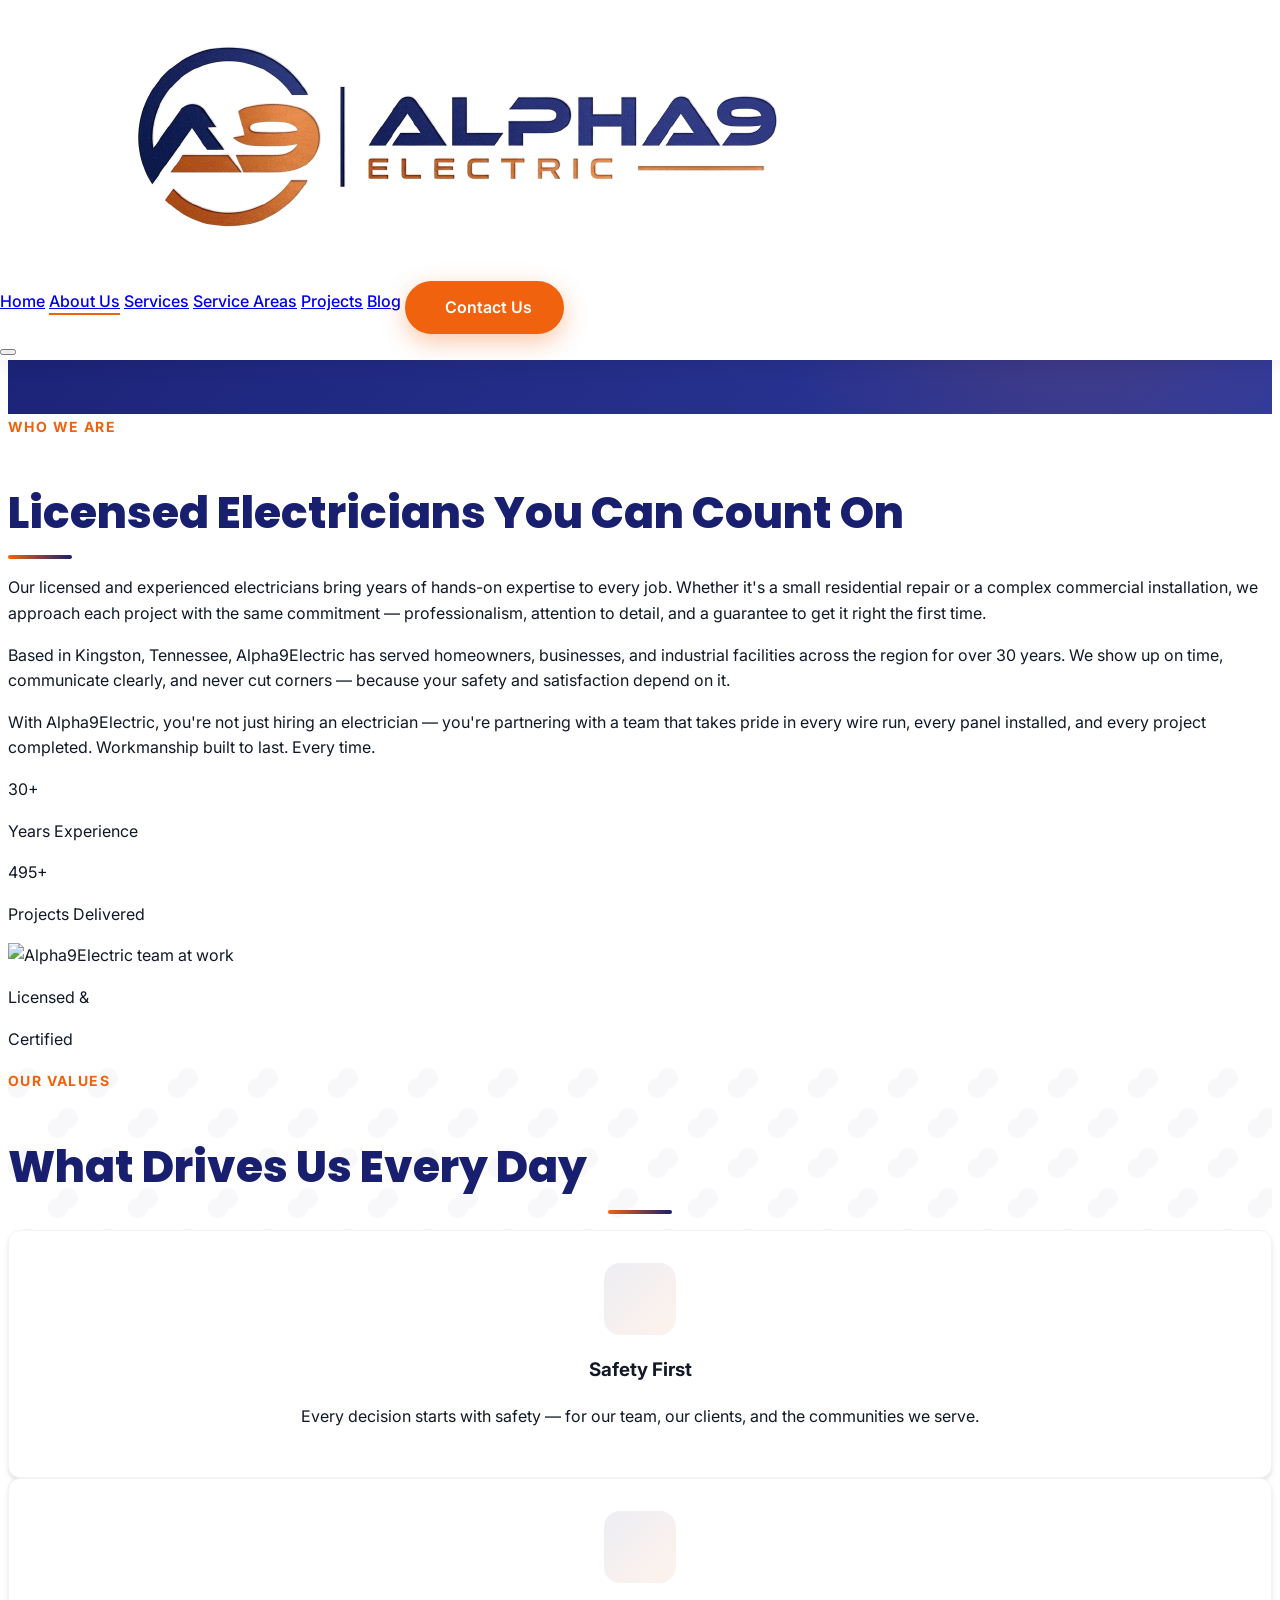
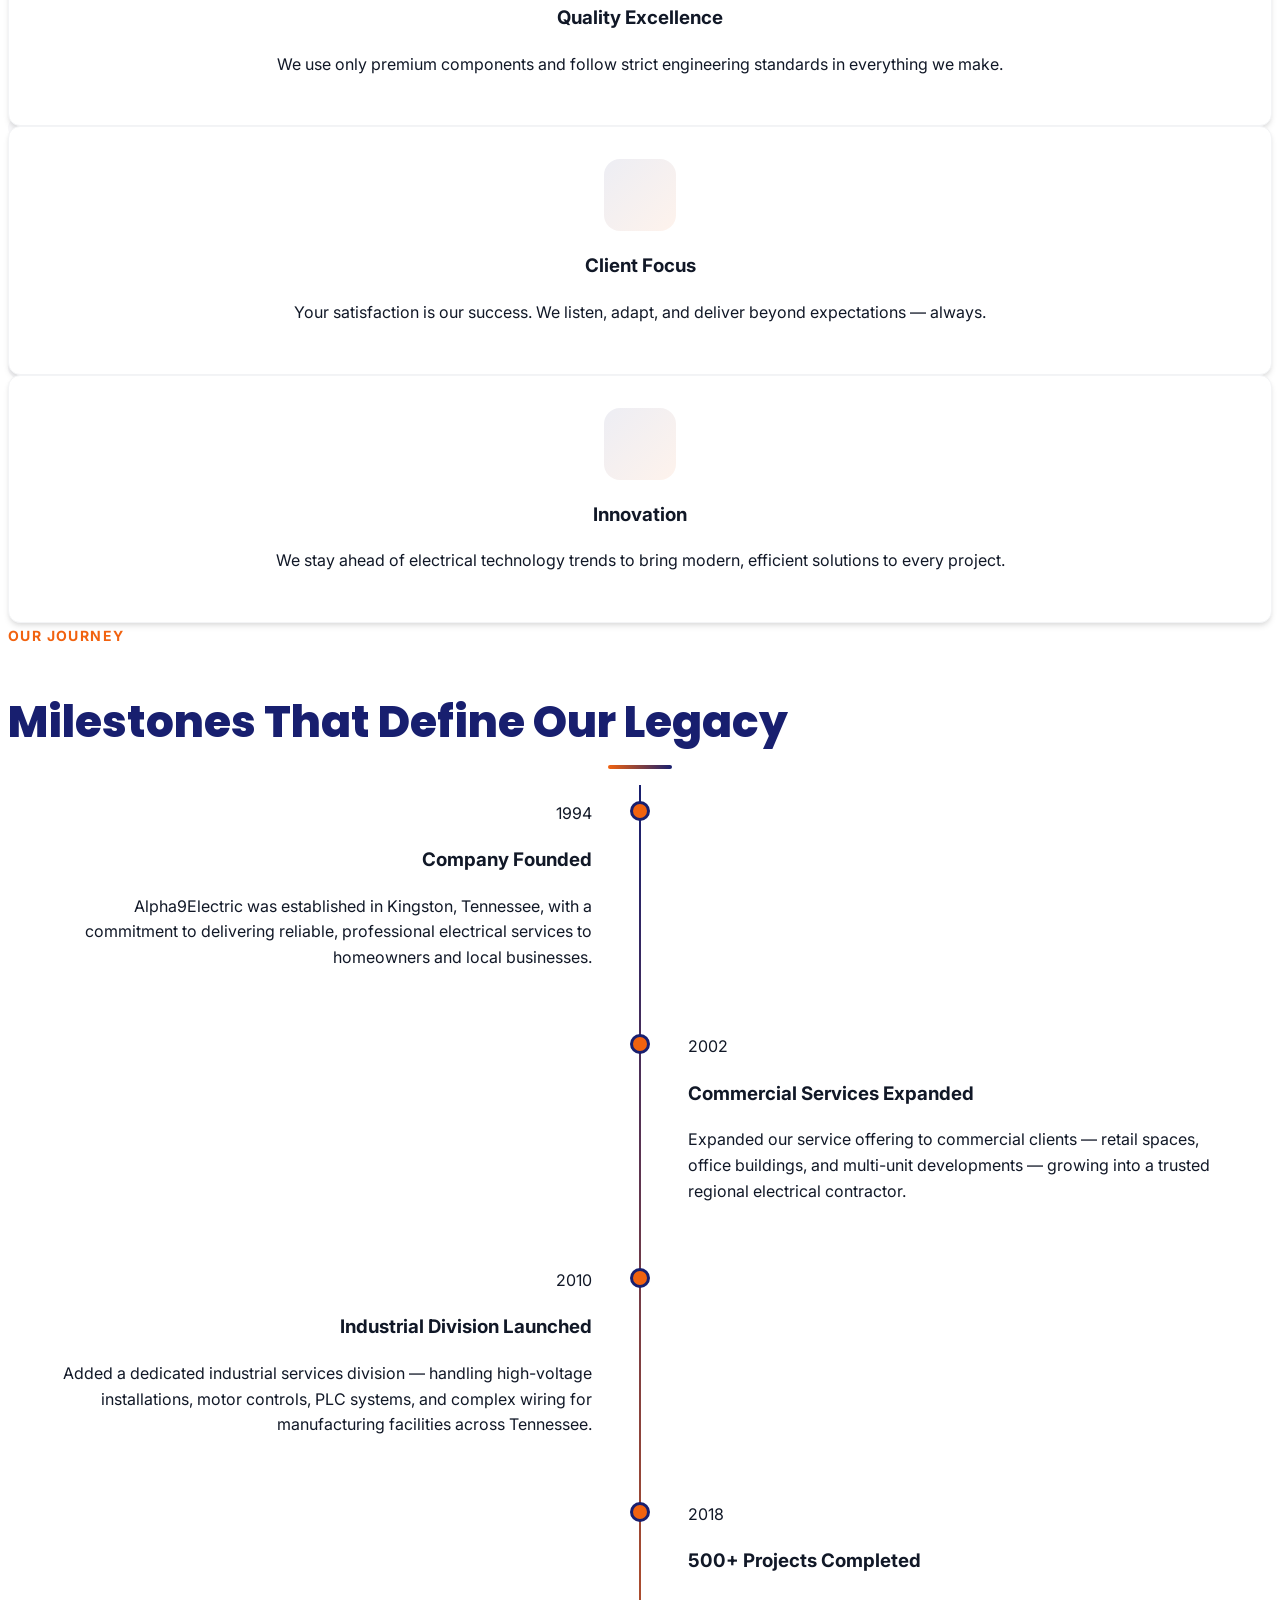
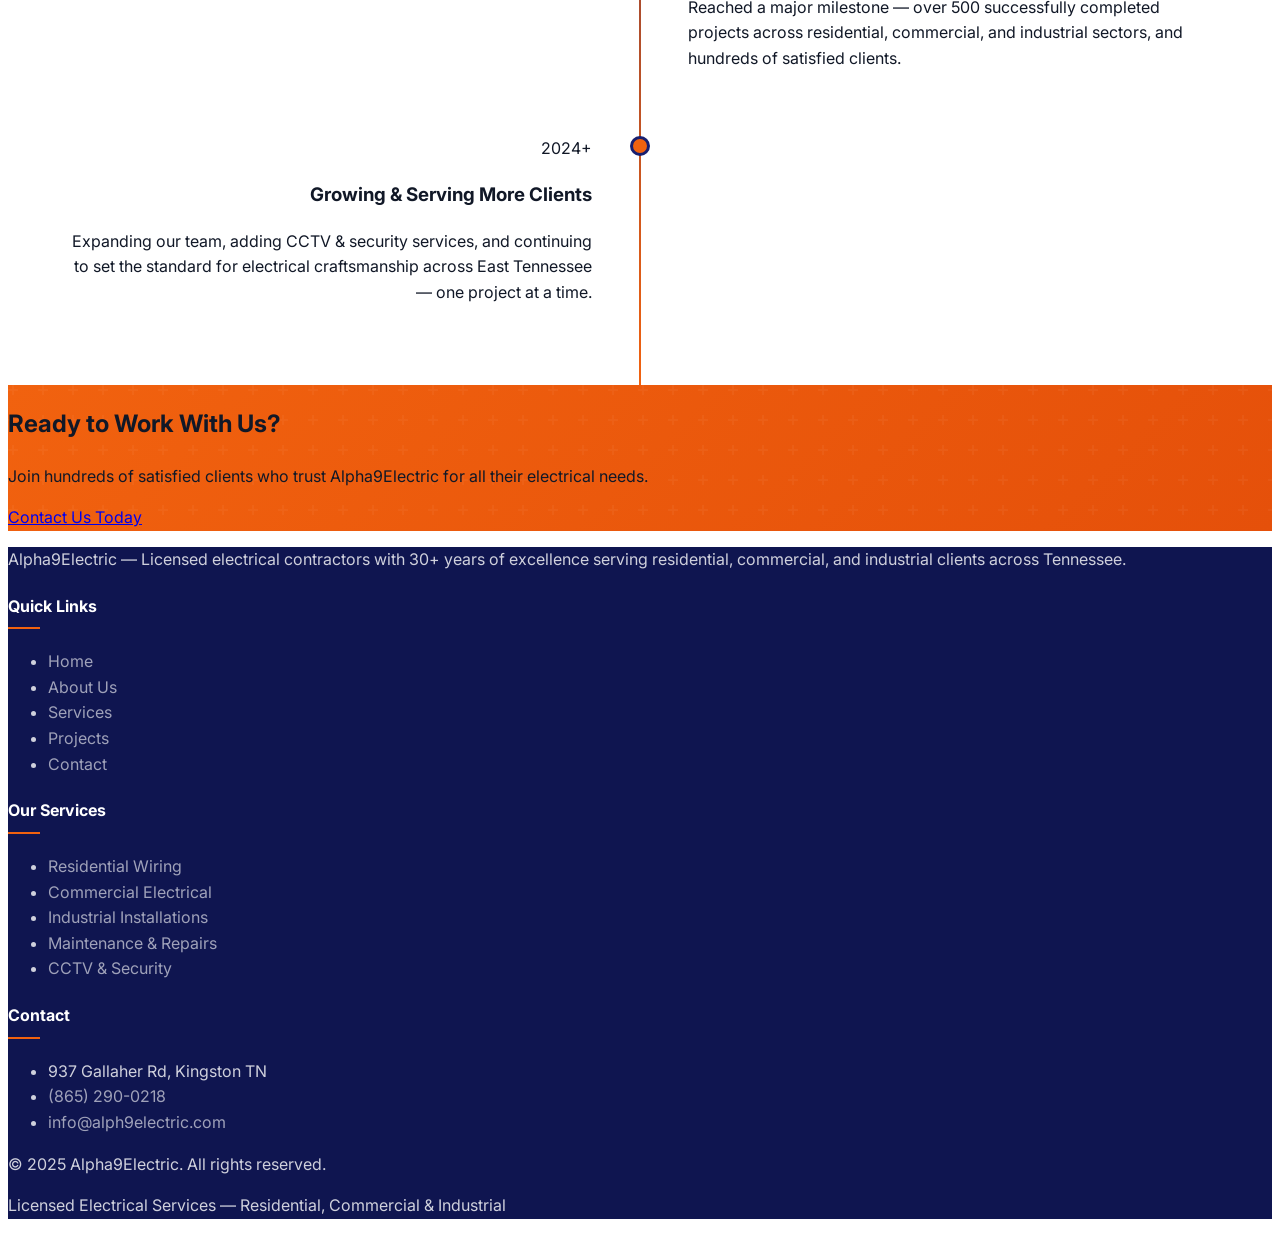
==== about.html @ 849326fe "security and SEO management" ====
<!DOCTYPE html>
<html lang="en">
<head>
  <meta charset="UTF-8" />
  <meta name="viewport" content="width=device-width, initial-scale=1.0" />
  <title>About Alpha9Electric | Licensed Electricians in Tennessee Since 1994</title>
  <meta name="description" content="Learn about Alpha9Electric — licensed electricians with 30+ years of experience delivering residential, commercial, and industrial electrical services across East Tennessee. Based in Kingston, TN." />
  <meta name="author" content="Alpha9Electric" />
  <meta name="robots" content="index, follow" />

  <!-- Canonical -->
  <link rel="canonical" href="https://alpha9electric.com/about.html" />

  <!-- Open Graph -->
  <meta property="og:type" content="website" />
  <meta property="og:site_name" content="Alpha9Electric" />
  <meta property="og:title" content="About Alpha9Electric | Licensed Electricians in Tennessee" />
  <meta property="og:description" content="30+ years of experience in residential, commercial & industrial electrical services across East Tennessee. Licensed, bonded & insured." />
  <meta property="og:url" content="https://alpha9electric.com/about.html" />
  <meta property="og:image" content="https://alpha9electric.com/images/electrician.jpg" />
  <meta property="og:image:width" content="1200" />
  <meta property="og:image:height" content="630" />
  <meta property="og:image:alt" content="Alpha9Electric electricians at work in Tennessee" />
  <meta property="og:locale" content="en_US" />

  <!-- Twitter Card -->
  <meta name="twitter:card" content="summary_large_image" />
  <meta name="twitter:title" content="About Alpha9Electric | Licensed Electricians in Tennessee" />
  <meta name="twitter:description" content="30+ years of electrical expertise across East Tennessee. Licensed, bonded & insured electricians based in Kingston, TN." />
  <meta name="twitter:image" content="https://alpha9electric.com/images/electrician.jpg" />

  <!-- JSON-LD: AboutPage + BreadcrumbList -->
  <script type="application/ld+json">
  {
    "@context": "https://schema.org",
    "@type": "AboutPage",
    "name": "About Alpha9Electric",
    "url": "https://alpha9electric.com/about.html",
    "description": "Licensed electricians with 30+ years of experience serving residential, commercial, and industrial clients across East Tennessee.",
    "breadcrumb": {
      "@type": "BreadcrumbList",
      "itemListElement": [
        {"@type": "ListItem", "position": 1, "name": "Home", "item": "https://alpha9electric.com/"},
        {"@type": "ListItem", "position": 2, "name": "About Us", "item": "https://alpha9electric.com/about.html"}
      ]
    }
  }
  </script>

  <script src="https://cdn.tailwindcss.com"></script>
  <script>
    tailwind.config = {
      theme: {
        extend: {
          colors: {
            primary: { DEFAULT: '#181f6f', dark: '#0f1550', light: '#2d3a9e' },
            accent: { DEFAULT: '#f1620f', light: '#ff7a2e', dark: '#c44d00' }
          },
          fontFamily: { sans: ['Inter', 'sans-serif'], heading: ['Poppins', 'sans-serif'] }
        }
      }
    }
  </script>
  <link rel="stylesheet" href="style.css" />
  <script src="https://unpkg.com/lucide@latest/dist/umd/lucide.min.js"></script>
</head>
<body>
<div id="scroll-progress"></div>

<!-- TOP INFO BAR -->
<div class="top-bar hidden md:block">
  <div class="max-w-7xl mx-auto px-4 flex items-center justify-between">
    <div class="flex items-center gap-6">
      <a href="tel:8652900218" class="flex items-center gap-2 hover:text-accent transition-colors"><i data-lucide="phone" class="w-3.5 h-3.5"></i>(865) 290-0218</a>
      <a href="mailto:info@alph9electric.com" class="flex items-center gap-2 hover:text-accent transition-colors"><i data-lucide="mail" class="w-3.5 h-3.5"></i>info@alph9electric.com</a>
    </div>
    <span class="flex items-center gap-1.5 text-green-400 font-medium"><i data-lucide="shield-check" class="w-3.5 h-3.5"></i>100% Satisfaction Guaranteed</span>
  </div>
</div>

<!-- NAVBAR -->
<nav id="navbar" class="py-4 scrolled" style="background:white;box-shadow:0 2px 20px rgba(0,0,0,.1);">
  <div class="max-w-7xl mx-auto px-4 flex items-center justify-between">
    <a href="index.html" class="flex items-center gap-3">
      <img src="images/logo.png" alt="Alpha9Electric Logo" class="nav-logo-img h-12 w-auto object-contain" style="filter:none" />
    </a>
    <div class="hidden lg:flex items-center gap-8">
      <a href="index.html" class="nav-link text-gray-800 text-sm font-medium">Home</a>
      <a href="about.html" class="nav-link text-gray-800 text-sm font-medium active">About Us</a>
      <a href="services.html" class="nav-link text-gray-800 text-sm font-medium">Services</a>
      <a href="service-areas.html" class="nav-link text-gray-800 text-sm font-medium">Service Areas</a>
      <a href="projects.html" class="nav-link text-gray-800 text-sm font-medium">Projects</a>
      <a href="blog.html" class="nav-link text-gray-800 text-sm font-medium">Blog</a>
      <a href="contact.html" class="btn-primary text-sm py-2.5 px-5"><i data-lucide="phone" class="w-4 h-4"></i> Contact Us</a>
    </div>
    <button id="menu-btn" class="lg:hidden text-primary p-2"><i data-lucide="menu" class="w-6 h-6"></i></button>
  </div>
</nav>
<div id="mobile-menu">
  <button id="menu-close" class="absolute top-6 right-6 text-white"><i data-lucide="x" class="w-8 h-8"></i></button>
  <a href="index.html" class="mobile-nav-link">Home</a>
  <a href="about.html" class="mobile-nav-link">About Us</a>
  <a href="services.html" class="mobile-nav-link">Services</a>
  <a href="service-areas.html" class="mobile-nav-link">Service Areas</a>
  <a href="projects.html" class="mobile-nav-link">Projects</a>
  <a href="blog.html" class="mobile-nav-link">Blog</a>
  <a href="contact.html" class="mobile-nav-link">Contact</a>
</div>

<!-- PAGE HERO -->
<section class="page-hero">
  <div class="max-w-7xl mx-auto px-4 text-center text-white relative z-10">
    <!-- <nav class="flex items-center justify-center gap-2 text-sm text-white/60 mb-6">
      <a href="index.html" class="hover:text-white transition-colors">Home</a>
      <i data-lucide="chevron-right" class="w-3.5 h-3.5"></i>
      <span class="text-white">About Us</span>
    </nav> -->
    <span class="section-eyebrow text-orange-300 fade-up">Our Story</span>
    <h1 class="font-heading font-black text-4xl lg:text-6xl text-white mt-2 mb-4 fade-up stagger-1">About Alpha9Electric</h1>
    <p class="text-white/75 text-lg max-w-2xl mx-auto fade-up stagger-2">30+ years of powering homes, businesses, and industries across Tennessee and beyond.</p>
  </div>
</section>

<!-- MISSION SECTION -->
<section class="py-24 bg-white">
  <div class="max-w-7xl mx-auto px-4">
    <div class="grid grid-cols-1 lg:grid-cols-2 gap-16 items-center">
      <div>
        <span class="section-eyebrow fade-up">Who We Are</span>
        <h2 class="section-title fade-up stagger-1">Licensed Electricians You Can Count On</h2>
        <div class="accent-divider fade-up stagger-2"></div>
        <p class="text-gray-600 leading-relaxed mt-4 mb-5 fade-up stagger-2">
          Our licensed and experienced electricians bring years of hands-on expertise to every job. Whether it's a small residential repair or a complex commercial installation, we approach each project with the same commitment — professionalism, attention to detail, and a guarantee to get it right the first time.
        </p>
        <p class="text-gray-600 leading-relaxed mb-5 fade-up stagger-3">
          Based in Kingston, Tennessee, Alpha9Electric has served homeowners, businesses, and industrial facilities across the region for over 30 years. We show up on time, communicate clearly, and never cut corners — because your safety and satisfaction depend on it.
        </p>
        <p class="text-gray-600 leading-relaxed mb-8 fade-up stagger-3">
          With Alpha9Electric, you're not just hiring an electrician — you're partnering with a team that takes pride in every wire run, every panel installed, and every project completed. Workmanship built to last. Every time.
        </p>
        <div class="grid grid-cols-2 gap-4 fade-up stagger-4">
          <div class="bg-gray-50 rounded-xl p-4 text-center border border-gray-100">
            <div class="text-3xl font-black font-heading text-primary"><span data-count="30">0</span><span class="text-accent">+</span></div>
            <p class="text-sm text-gray-500 mt-1 font-medium">Years Experience</p>
          </div>
          <div class="bg-gray-50 rounded-xl p-4 text-center border border-gray-100">
            <div class="text-3xl font-black font-heading text-primary"><span data-count="500">0</span><span class="text-accent">+</span></div>
            <p class="text-sm text-gray-500 mt-1 font-medium">Projects Delivered</p>
          </div>
        </div>
      </div>
      <div class="relative fade-in">
        <img src="https://images.unsplash.com/photo-1504328345606-18bbc8c9d7d1?w=800&q=80&auto=format&fit=crop"
             alt="Alpha9Electric team at work" class="rounded-2xl w-full h-[480px] object-cover shadow-2xl" loading="lazy" />
        <div class="absolute -bottom-6 -left-6 bg-accent rounded-2xl p-6 shadow-xl hidden md:block">
          <i data-lucide="award" class="w-8 h-8 text-white mb-2"></i>
          <p class="text-white font-bold">Licensed &</p>
          <p class="text-white font-bold">Certified</p>
        </div>
      </div>
    </div>
  </div>
</section>

<!-- VALUES -->
<section class="py-24 bg-gray-50 bg-pattern">
  <div class="max-w-7xl mx-auto px-4">
    <div class="text-center mb-16">
      <span class="section-eyebrow fade-up">Our Values</span>
      <h2 class="section-title fade-up stagger-1">What Drives Us Every Day</h2>
      <div class="accent-divider center fade-up stagger-2"></div>
    </div>
    <div class="grid grid-cols-1 md:grid-cols-2 lg:grid-cols-4 gap-8">
      <div class="card service-card fade-up stagger-1">
        <div class="icon-wrap"><i data-lucide="shield-check" class="w-7 h-7 text-primary"></i></div>
        <h3 class="text-lg font-bold text-primary mb-3">Safety First</h3>
        <p class="text-gray-600 text-sm leading-relaxed">Every decision starts with safety — for our team, our clients, and the communities we serve.</p>
      </div>
      <div class="card service-card fade-up stagger-2">
        <div class="icon-wrap"><i data-lucide="star" class="w-7 h-7 text-primary"></i></div>
        <h3 class="text-lg font-bold text-primary mb-3">Quality Excellence</h3>
        <p class="text-gray-600 text-sm leading-relaxed">We use only premium components and follow strict engineering standards in everything we make.</p>
      </div>
      <div class="card service-card fade-up stagger-3">
        <div class="icon-wrap"><i data-lucide="users" class="w-7 h-7 text-primary"></i></div>
        <h3 class="text-lg font-bold text-primary mb-3">Client Focus</h3>
        <p class="text-gray-600 text-sm leading-relaxed">Your satisfaction is our success. We listen, adapt, and deliver beyond expectations — always.</p>
      </div>
      <div class="card service-card fade-up stagger-4">
        <div class="icon-wrap"><i data-lucide="lightbulb" class="w-7 h-7 text-primary"></i></div>
        <h3 class="text-lg font-bold text-primary mb-3">Innovation</h3>
        <p class="text-gray-600 text-sm leading-relaxed">We stay ahead of electrical technology trends to bring modern, efficient solutions to every project.</p>
      </div>
    </div>
  </div>
</section>

<!-- TIMELINE -->
<section class="py-24 bg-white overflow-hidden">
  <div class="max-w-7xl mx-auto px-4">
    <div class="text-center mb-16">
      <span class="section-eyebrow fade-up">Our Journey</span>
      <h2 class="section-title fade-up stagger-1">Milestones That Define Our Legacy</h2>
      <div class="accent-divider center fade-up stagger-2"></div>
    </div>
    <div class="timeline max-w-4xl mx-auto">
      <div class="timeline-item left fade-up stagger-1">
        <div class="timeline-dot"></div>
        <div class="bg-gray-50 rounded-xl p-6 border border-gray-100 shadow-sm">
          <span class="text-accent font-black text-2xl font-heading block mb-2">1994</span>
          <h3 class="font-bold text-primary text-lg mb-2">Company Founded</h3>
          <p class="text-gray-600 text-sm">Alpha9Electric was established in Kingston, Tennessee, with a commitment to delivering reliable, professional electrical services to homeowners and local businesses.</p>
        </div>
      </div>
      <div class="timeline-item right fade-up stagger-2">
        <div class="timeline-dot"></div>
        <div class="bg-gray-50 rounded-xl p-6 border border-gray-100 shadow-sm">
          <span class="text-accent font-black text-2xl font-heading block mb-2">2002</span>
          <h3 class="font-bold text-primary text-lg mb-2">Commercial Services Expanded</h3>
          <p class="text-gray-600 text-sm">Expanded our service offering to commercial clients — retail spaces, office buildings, and multi-unit developments — growing into a trusted regional electrical contractor.</p>
        </div>
      </div>
      <div class="timeline-item left fade-up stagger-3">
        <div class="timeline-dot"></div>
        <div class="bg-gray-50 rounded-xl p-6 border border-gray-100 shadow-sm">
          <span class="text-accent font-black text-2xl font-heading block mb-2">2010</span>
          <h3 class="font-bold text-primary text-lg mb-2">Industrial Division Launched</h3>
          <p class="text-gray-600 text-sm">Added a dedicated industrial services division — handling high-voltage installations, motor controls, PLC systems, and complex wiring for manufacturing facilities across Tennessee.</p>
        </div>
      </div>
      <div class="timeline-item right fade-up stagger-4">
        <div class="timeline-dot"></div>
        <div class="bg-gray-50 rounded-xl p-6 border border-gray-100 shadow-sm">
          <span class="text-accent font-black text-2xl font-heading block mb-2">2018</span>
          <h3 class="font-bold text-primary text-lg mb-2">500+ Projects Completed</h3>
          <p class="text-gray-600 text-sm">Reached a major milestone — over 500 successfully completed projects across residential, commercial, and industrial sectors, and hundreds of satisfied clients.</p>
        </div>
      </div>
      <div class="timeline-item left fade-up stagger-5">
        <div class="timeline-dot"></div>
        <div class="bg-gray-50 rounded-xl p-6 border border-gray-100 shadow-sm">
          <span class="text-accent font-black text-2xl font-heading block mb-2">2024+</span>
          <h3 class="font-bold text-primary text-lg mb-2">Growing & Serving More Clients</h3>
          <p class="text-gray-600 text-sm">Expanding our team, adding CCTV & security services, and continuing to set the standard for electrical craftsmanship across East Tennessee — one project at a time.</p>
        </div>
      </div>
    </div>
  </div>
</section>

<!-- CTA -->
<section class="orange-banner py-20 text-white">
  <div class="max-w-4xl mx-auto px-4 text-center relative z-10">
    <h2 class="font-heading font-black text-4xl mb-5 fade-up">Ready to Work With Us?</h2>
    <p class="text-white/85 text-lg mb-8 fade-up stagger-1">Join hundreds of satisfied clients who trust Alpha9Electric for all their electrical needs.</p>
    <a href="contact.html" class="inline-flex items-center gap-2 bg-white text-accent font-bold px-8 py-4 rounded-full hover:-translate-y-1 transition-all duration-300 shadow-lg fade-up stagger-2">
      <i data-lucide="send" class="w-5 h-5"></i> Contact Us Today
    </a>
  </div>
</section>

<!-- FOOTER -->
<footer class="footer pt-16 pb-8">
  <div class="max-w-7xl mx-auto px-4">
    <div class="grid grid-cols-1 md:grid-cols-2 lg:grid-cols-4 gap-12 mb-12">
      <div class="lg:col-span-1">
        <!-- <img src="images/logo.png" alt="Alpha9Electric Logo" class="h-12 footer-logo mb-5 object-contain" /> -->
        <p class="text-white/60 text-sm leading-relaxed mb-6">Alpha9Electric — Licensed electrical contractors with 30+ years of excellence serving residential, commercial, and industrial clients across Tennessee.</p>
      </div>
      <div>
        <h4 class="footer-heading">Quick Links</h4>
        <ul class="space-y-2.5">
          <li><a href="index.html" class="footer-link text-sm flex items-center gap-1.5"><i data-lucide="chevron-right" class="w-3.5 h-3.5 text-accent"></i>Home</a></li>
          <li><a href="about.html" class="footer-link text-sm flex items-center gap-1.5"><i data-lucide="chevron-right" class="w-3.5 h-3.5 text-accent"></i>About Us</a></li>
          <li><a href="services.html" class="footer-link text-sm flex items-center gap-1.5"><i data-lucide="chevron-right" class="w-3.5 h-3.5 text-accent"></i>Services</a></li>
          <li><a href="projects.html" class="footer-link text-sm flex items-center gap-1.5"><i data-lucide="chevron-right" class="w-3.5 h-3.5 text-accent"></i>Projects</a></li>
          <li><a href="contact.html" class="footer-link text-sm flex items-center gap-1.5"><i data-lucide="chevron-right" class="w-3.5 h-3.5 text-accent"></i>Contact</a></li>
        </ul>
      </div>
      <div>
        <h4 class="footer-heading">Our Services</h4>
        <ul class="space-y-2.5">
          <li><a href="services.html" class="footer-link text-sm flex items-center gap-1.5"><i data-lucide="chevron-right" class="w-3.5 h-3.5 text-accent"></i>Residential Wiring</a></li>
          <li><a href="services.html" class="footer-link text-sm flex items-center gap-1.5"><i data-lucide="chevron-right" class="w-3.5 h-3.5 text-accent"></i>Commercial Electrical</a></li>
          <li><a href="services.html" class="footer-link text-sm flex items-center gap-1.5"><i data-lucide="chevron-right" class="w-3.5 h-3.5 text-accent"></i>Industrial Installations</a></li>
          <li><a href="services.html" class="footer-link text-sm flex items-center gap-1.5"><i data-lucide="chevron-right" class="w-3.5 h-3.5 text-accent"></i>Maintenance & Repairs</a></li>
          <li><a href="services.html" class="footer-link text-sm flex items-center gap-1.5"><i data-lucide="chevron-right" class="w-3.5 h-3.5 text-accent"></i>CCTV & Security</a></li>
        </ul>
      </div>
      <div>
        <h4 class="footer-heading">Contact</h4>
        <ul class="space-y-4">
          <li class="flex items-start gap-3 text-sm text-white/70"><i data-lucide="map-pin" class="w-4 h-4 text-accent mt-0.5"></i>937 Gallaher Rd, Kingston TN</li>
          <li><a href="tel:8652900218" class="flex items-center gap-3 text-sm footer-link"><i data-lucide="phone" class="w-4 h-4 text-accent"></i>(865) 290-0218</a></li>
          <li><a href="mailto:info@alph9electric.com" class="flex items-center gap-3 text-sm footer-link"><i data-lucide="mail" class="w-4 h-4 text-accent"></i>info@alph9electric.com</a></li>
        </ul>
      </div>
    </div>
    <div class="border-t border-white/10 pt-8 flex flex-col md:flex-row items-center justify-between gap-4 text-sm text-white/40">
      <p>© 2025 Alpha9Electric. All rights reserved.</p>
      <p>Licensed Electrical Services — Residential, Commercial & Industrial</p>
    </div>
  </div>
</footer>

<button id="back-to-top"><i data-lucide="chevron-up" class="w-5 h-5"></i></button>
<script>lucide.createIcons();</script>
<script src="script.js"></script>
</body>
</html>
---- style.css ----
/* ============================================
   AKJ ELECTRIC - Custom Styles
   Brand: #181f6f (Deep Blue) | #f1620f (Orange)
   ============================================ */

@import url('https://fonts.googleapis.com/css2?family=Inter:wght@300;400;500;600;700;800;900&family=Poppins:wght@400;500;600;700;800&display=swap');

/* ---- CSS VARIABLES ---- */
:root {
  --primary: #181f6f;
  --primary-dark: #0f1550;
  --primary-light: #2d3a9e;
  --accent: #f1620f;
  --accent-light: #ff7a2e;
  --accent-dark: #c44d00;
  --white: #ffffff;
  --gray-50: #f9fafb;
  --gray-100: #f3f4f6;
  --gray-200: #e5e7eb;
  --gray-700: #374151;
  --gray-900: #111827;
  --shadow-sm: 0 1px 2px rgba(0, 0, 0, .05);
  --shadow: 0 4px 6px -1px rgba(0, 0, 0, .1), 0 2px 4px -1px rgba(0, 0, 0, .06);
  --shadow-md: 0 10px 15px -3px rgba(0, 0, 0, .1), 0 4px 6px -2px rgba(0, 0, 0, .05);
  --shadow-lg: 0 20px 25px -5px rgba(0, 0, 0, .1), 0 10px 10px -5px rgba(0, 0, 0, .04);
  --shadow-xl: 0 25px 50px -12px rgba(0, 0, 0, .25);
  --shadow-orange: 0 8px 25px rgba(241, 98, 15, .35);
  --shadow-blue: 0 8px 25px rgba(24, 31, 111, .35);
  --border-radius: .75rem;
  --transition: all .3s cubic-bezier(.4, 0, .2, 1);
}

/* ---- BASE RESET ---- */
*,
*::before,
*::after {
  box-sizing: border-box;
}

html {
  scroll-behavior: smooth;
}

body {
  font-family: 'Inter', sans-serif;
  color: var(--gray-900);
  background: var(--white);
  overflow-x: hidden;
  line-height: 1.6;
}

/* ---- SCROLL PROGRESS BAR ---- */
#scroll-progress {
  position: fixed;
  top: 0;
  left: 0;
  height: 3px;
  background: linear-gradient(90deg, var(--primary), var(--accent));
  z-index: 9999;
  width: 0%;
  transition: width .1s linear;
}

/* ---- BACK TO TOP ---- */
#back-to-top {
  position: fixed;
  bottom: 2rem;
  right: 2rem;
  width: 3rem;
  height: 3rem;
  background: var(--primary);
  color: white;
  border-radius: 50%;
  display: flex;
  align-items: center;
  justify-content: center;
  cursor: pointer;
  opacity: 0;
  transform: translateY(1rem);
  transition: var(--transition);
  z-index: 1000;
  border: none;
  box-shadow: var(--shadow-blue);
}

#back-to-top.visible {
  opacity: 1;
  transform: translateY(0);
}

#back-to-top:hover {
  background: var(--accent);
  box-shadow: var(--shadow-orange);
  transform: translateY(-3px);
}

/* ---- NAVBAR ---- */
#navbar {
  position: fixed;
  top: 0;
  left: 0;
  right: 0;
  z-index: 900;
  transition: var(--transition);
}

#navbar.scrolled {
  background: white;
  box-shadow: 0 2px 20px rgba(0, 0, 0, .1);
}

.nav-link {
  position: relative;
  font-weight: 500;
  transition: var(--transition);
}

.nav-link::after {
  content: '';
  position: absolute;
  bottom: -4px;
  left: 0;
  width: 0%;
  height: 2px;
  background: var(--accent);
  transition: var(--transition);
}

.nav-link:hover::after,
.nav-link.active::after {
  width: 100%;
}

/* Mobile nav */
#mobile-menu {
  display: none;
  position: fixed;
  top: 0;
  left: 0;
  right: 0;
  bottom: 0;
  background: var(--primary);
  z-index: 800;
  flex-direction: column;
  align-items: center;
  justify-content: center;
  gap: 2rem;
}

#mobile-menu.open {
  display: flex;
}

.mobile-nav-link {
  color: white;
  font-size: 1.5rem;
  font-weight: 600;
  text-align: center;
  transition: var(--transition);
}

.mobile-nav-link:hover {
  color: var(--accent);
}

/* Prevent mobile menu on desktop */
@media (min-width: 1024px) {
  #mobile-menu {
    display: none !important;
  }
}

/* Hamburger button stays above mobile menu */
#menu-btn {
  position: relative;
  z-index: 1001;
}

/* ---- HERO ---- */
.hero-section {
  position: relative;
  min-height: 100vh;
  display: flex;
  align-items: center;
  overflow: hidden;
}

.hero-section::before {
  content: '';
  position: absolute;
  inset: 0;
  background: linear-gradient(135deg, rgba(24, 31, 111, .92) 0%, rgba(24, 31, 111, .75) 50%, rgba(241, 98, 15, .4) 100%);
  z-index: 1;
}

.hero-bg {
  position: absolute;
  inset: 0;
  object-fit: cover;
  width: 100%;
  height: 100%;
  transform: scale(1.05);
  transition: transform 8s ease;
}

.hero-section.loaded .hero-bg {
  transform: scale(1);
}

.hero-content {
  position: relative;
  z-index: 2;
}

.hero-badge {
  display: inline-flex;
  align-items: center;
  gap: .5rem;
  background: rgba(241, 98, 15, .2);
  border: 1px solid rgba(241, 98, 15, .4);
  color: #ffa070;
  padding: .4rem 1rem;
  border-radius: 2rem;
  font-size: .875rem;
  font-weight: 500;
  margin-bottom: 1.5rem;
}

.hero-title {
  font-family: 'Poppins', sans-serif;
  font-size: clamp(2.25rem, 5vw, 4rem);
  font-weight: 800;
  line-height: 1.1;
  color: white;
  margin-bottom: 1.5rem;
}

.hero-title span {
  color: var(--accent-light);
}

.hero-description {
  font-size: 1.125rem;
  color: rgba(255, 255, 255, .85);
  max-width: 42rem;
  margin-bottom: 2.5rem;
  line-height: 1.8;
}

/* ---- BUTTONS ---- */
.btn-primary {
  display: inline-flex;
  align-items: center;
  gap: .5rem;
  background: var(--accent);
  color: white;
  padding: .875rem 2rem;
  border-radius: 3rem;
  font-weight: 600;
  font-size: 1rem;
  transition: var(--transition);
  cursor: pointer;
  border: none;
  text-decoration: none;
  box-shadow: var(--shadow-orange);
}

.btn-primary:hover {
  background: var(--accent-light);
  transform: translateY(-2px);
  box-shadow: 0 12px 30px rgba(241, 98, 15, .45);
}

.btn-secondary {
  display: inline-flex;
  align-items: center;
  gap: .5rem;
  background: rgba(255, 255, 255, .12);
  color: white;
  padding: .875rem 2rem;
  border-radius: 3rem;
  font-weight: 600;
  font-size: 1rem;
  transition: var(--transition);
  cursor: pointer;
  border: 2px solid rgba(255, 255, 255, .5);
  text-decoration: none;
  backdrop-filter: blur(8px);
}

.btn-secondary:hover {
  background: rgba(255, 255, 255, .25);
  border-color: white;
  transform: translateY(-2px);
}

.btn-blue {
  display: inline-flex;
  align-items: center;
  gap: .5rem;
  background: var(--primary);
  color: white;
  padding: .875rem 2rem;
  border-radius: 3rem;
  font-weight: 600;
  font-size: 1rem;
  transition: var(--transition);
  cursor: pointer;
  border: none;
  text-decoration: none;
  box-shadow: var(--shadow-blue);
}

.btn-blue:hover {
  background: var(--primary-light);
  transform: translateY(-2px);
  box-shadow: 0 12px 30px rgba(24, 31, 111, .45);
}

.btn-outline {
  display: inline-flex;
  align-items: center;
  gap: .5rem;
  background: transparent;
  color: var(--primary);
  padding: .75rem 1.75rem;
  border-radius: 3rem;
  font-weight: 600;
  font-size: 1rem;
  transition: var(--transition);
  cursor: pointer;
  border: 2px solid var(--primary);
  text-decoration: none;
}

.btn-outline:hover {
  background: var(--primary);
  color: white;
  transform: translateY(-2px);
  box-shadow: var(--shadow-blue);
}

/* ---- SECTION HEADERS ---- */
.section-eyebrow {
  display: inline-block;
  color: var(--accent);
  font-weight: 700;
  font-size: .875rem;
  text-transform: uppercase;
  letter-spacing: .1em;
  margin-bottom: .75rem;
}

.section-title {
  font-family: 'Poppins', sans-serif;
  font-size: clamp(1.75rem, 3.5vw, 2.75rem);
  font-weight: 800;
  color: var(--primary);
  line-height: 1.2;
  margin-bottom: 1rem;
}

.section-desc {
  font-size: 1.0625rem;
  color: #6b7280;
  line-height: 1.8;
  max-width: 42rem;
}

/* ---- DIVIDER ---- */
.accent-divider {
  width: 4rem;
  height: 4px;
  background: linear-gradient(90deg, var(--accent), var(--primary));
  border-radius: 2px;
  margin: 1rem 0;
}

.accent-divider.center {
  margin: 1rem auto;
}

/* ---- CARDS ---- */
.card {
  background: white;
  border-radius: var(--border-radius);
  box-shadow: var(--shadow);
  transition: var(--transition);
  overflow: hidden;
  border: 1px solid var(--gray-100);
}

.card:hover {
  box-shadow: var(--shadow-xl);
  transform: translateY(-6px);
}

.service-card {
  padding: 2rem;
  text-align: center;
}

.service-card .icon-wrap {
  width: 4.5rem;
  height: 4.5rem;
  background: linear-gradient(135deg, rgba(24, 31, 111, .08), rgba(241, 98, 15, .08));
  border-radius: 1rem;
  display: flex;
  align-items: center;
  justify-content: center;
  margin: 0 auto 1.25rem;
  transition: var(--transition);
}

.service-card:hover .icon-wrap {
  background: linear-gradient(135deg, var(--primary), var(--accent));
}

.service-card:hover .icon-wrap svg {
  color: white;
}

.service-card:hover {
  border-color: rgba(241, 98, 15, .2);
}

/* ---- STATS ---- */
.stat-card {
  text-align: center;
  padding: 2rem;
}

.stat-number {
  font-family: 'Poppins', sans-serif;
  font-size: 3rem;
  font-weight: 900;
  color: var(--primary);
  line-height: 1;
}

.stat-number .accent {
  color: var(--accent);
}

/* ---- PRODUCTS ---- */
.product-card {
  position: relative;
  overflow: hidden;
  border-radius: var(--border-radius);
  background: white;
  box-shadow: var(--shadow);
  transition: var(--transition);
  border: 1px solid var(--gray-100);
}

.product-card:hover {
  transform: translateY(-6px);
  box-shadow: var(--shadow-xl);
  border-color: rgba(241, 98, 15, .3);
}

.product-card .product-img {
  width: 100%;
  height: 220px;
  object-fit: cover;
  transition: transform .5s ease;
}

.product-card:hover .product-img {
  transform: scale(1.05);
}

.product-badge {
  position: absolute;
  top: 1rem;
  left: 1rem;
  background: var(--accent);
  color: white;
  padding: .25rem .75rem;
  border-radius: 2rem;
  font-size: .75rem;
  font-weight: 700;
  text-transform: uppercase;
  letter-spacing: .05em;
}

/* ---- PROJECTS ---- */
.project-card {
  border-radius: var(--border-radius);
  overflow: hidden;
  box-shadow: var(--shadow-md);
  cursor: pointer;
  transition: var(--transition);
  position: relative;
}

.project-card > img {
  width: 100%;
  height: 240px;
  object-fit: cover;
  display: block;
  transition: transform .5s ease;
}

.project-card:hover > img {
  transform: scale(1.08);
}

.project-card:hover {
  transform: translateY(-8px);
  box-shadow: var(--shadow-xl);
}

.project-img-wrap {
  position: relative;
  overflow: hidden;
  height: 260px;
}

.project-img-wrap img {
  width: 100%;
  height: 100%;
  object-fit: cover;
  transition: transform .5s ease;
}

.project-card:hover .project-img-wrap img {
  transform: scale(1.08);
}

.project-overlay {
  position: absolute;
  inset: 0;
  background: linear-gradient(0deg, rgba(24, 31, 111, .95) 0%, rgba(24, 31, 111, .4) 60%, transparent 100%);
  opacity: 0;
  transition: var(--transition);
  display: flex;
  align-items: flex-end;
  padding: 1.75rem;
}

.project-card:hover .project-overlay {
  opacity: 1;
}

.project-card-info {
  padding: 1.25rem 1.5rem;
  background: white;
}

.project-category {
  display: inline-flex;
  align-items: center;
  gap: .35rem;
  font-size: .75rem;
  font-weight: 700;
  text-transform: uppercase;
  letter-spacing: .08em;
  color: var(--accent);
  margin-bottom: .5rem;
}

/* Filter buttons */
.filter-btn {
  padding: .5rem 1.5rem;
  border-radius: 2rem;
  font-weight: 600;
  font-size: .875rem;
  border: 2px solid var(--gray-200);
  background: white;
  color: var(--gray-700);
  cursor: pointer;
  transition: var(--transition);
}

.filter-btn:hover,
.filter-btn.active {
  border-color: var(--primary);
  background: var(--primary);
  color: white;
}

/* ---- MODAL ---- */
.modal-backdrop {
  position: fixed;
  inset: 0;
  background: rgba(0, 0, 0, .7);
  backdrop-filter: blur(4px);
  z-index: 2000;
  opacity: 0;
  pointer-events: none;
  transition: var(--transition);
  display: flex;
  align-items: center;
  justify-content: center;
  padding: 1rem;
}

.modal-backdrop.open {
  opacity: 1;
  pointer-events: all;
}

.modal-box {
  background: white;
  border-radius: 1.25rem;
  max-width: 800px;
  width: 100%;
  max-height: 90vh;
  overflow-y: auto;
  transform: scale(.95) translateY(1rem);
  transition: var(--transition);
}

.modal-backdrop.open .modal-box {
  transform: scale(1) translateY(0);
}

/* ---- BLOG ---- */
.blog-card {
  background: white;
  border-radius: var(--border-radius);
  overflow: hidden;
  box-shadow: var(--shadow);
  transition: var(--transition);
  border: 1px solid var(--gray-100);
}

.blog-card:hover {
  transform: translateY(-6px);
  box-shadow: var(--shadow-xl);
}

.blog-card img {
  width: 100%;
  height: 210px;
  object-fit: cover;
  transition: transform .4s ease;
}

.blog-card:hover img {
  transform: scale(1.04);
}

/* ---- TIMELINE ---- */
.timeline {
  position: relative;
  padding: 1rem 0;
}

.timeline::before {
  content: '';
  position: absolute;
  left: 50%;
  transform: translateX(-50%);
  width: 2px;
  top: 0;
  bottom: 0;
  background: linear-gradient(180deg, var(--primary), var(--accent));
}

.timeline-item {
  display: flex;
  width: 50%;
  padding: 0 3rem 3rem;
  position: relative;
}

.timeline-item.left {
  flex-direction: row-reverse;
  text-align: right;
  margin-left: 0;
}

.timeline-item.right {
  margin-left: 50%;
}

.timeline-dot {
  position: absolute;
  top: 0;
  width: 1.25rem;
  height: 1.25rem;
  background: var(--accent);
  border: 3px solid var(--primary);
  border-radius: 50%;
  z-index: 2;
}

.timeline-item.left .timeline-dot {
  right: -0.625rem;
}

.timeline-item.right .timeline-dot {
  left: -0.625rem;
}

/* ---- CONTACT FORM ---- */
.contact-input {
  width: 100%;
  padding: .875rem 1.25rem;
  border: 2px solid var(--gray-200);
  border-radius: .5rem;
  outline: none;
  font-size: 1rem;
  font-family: 'Inter', sans-serif;
  transition: var(--transition);
  background: white;
  color: var(--gray-900);
}

.contact-input:focus {
  border-color: var(--primary);
  box-shadow: 0 0 0 3px rgba(24, 31, 111, .1);
}

.contact-input.error {
  border-color: #ef4444;
  box-shadow: 0 0 0 3px rgba(239, 68, 68, .1);
}

.input-error-msg {
  color: #ef4444;
  font-size: .8rem;
  margin-top: .25rem;
  display: none;
}

.contact-input.error+.input-error-msg {
  display: block;
}

/* ---- ORANGE BANNER ---- */
.orange-banner {
  background: linear-gradient(135deg, var(--accent) 0%, #e5500a 100%);
  position: relative;
  overflow: hidden;
}

.orange-banner::before {
  content: '';
  position: absolute;
  inset: 0;
  background: url("data:image/svg+xml,%3Csvg width='60' height='60' viewBox='0 0 60 60' xmlns='http://www.w3.org/2000/svg'%3E%3Cg fill='none' fill-rule='evenodd'%3E%3Cg fill='%23ffffff' fill-opacity='0.04'%3E%3Cpath d='M36 34v-4h-2v4h-4v2h4v4h2v-4h4v-2h-4zm0-30V0h-2v4h-4v2h4v4h2V6h4V4h-4zM6 34v-4H4v4H0v2h4v4h2v-4h4v-2H6zM6 4V0H4v4H0v2h4v4h2V6h4V4H6z'/%3E%3C/g%3E%3C/g%3E%3C/svg%3E");
}

/* ---- FOOTER ---- */
.footer {
  background: var(--primary-dark);
  color: rgba(255, 255, 255, .8);
}

.footer-logo {
  filter: brightness(10);
}

.footer-link {
  color: rgba(255, 255, 255, .6);
  transition: var(--transition);
  text-decoration: none;
}

.footer-link:hover {
  color: var(--accent-light);
}

.footer-heading {
  color: white;
  font-weight: 700;
  font-size: 1rem;
  margin-bottom: 1.25rem;
  position: relative;
}

.footer-heading::after {
  content: '';
  display: block;
  width: 2rem;
  height: 2px;
  background: var(--accent);
  margin-top: .5rem;
}

/* ---- ANIMATIONS ---- */
.fade-up {
  opacity: 0;
  transform: translateY(2rem);
  transition: opacity .7s ease, transform .7s ease;
}

.fade-up.visible {
  opacity: 1;
  transform: translateY(0);
}

.fade-in {
  opacity: 0;
  transition: opacity .7s ease;
}

.fade-in.visible {
  opacity: 1;
}

.stagger-1 {
  transition-delay: .1s;
}

.stagger-2 {
  transition-delay: .2s;
}

.stagger-3 {
  transition-delay: .3s;
}

.stagger-4 {
  transition-delay: .4s;
}

.stagger-5 {
  transition-delay: .5s;
}

.stagger-6 {
  transition-delay: .6s;
}

/* ---- PAGE HERO (inner pages) ---- */
.page-hero {
  background: linear-gradient(135deg, var(--primary) 0%, var(--primary-light) 100%);
  padding: 8rem 0 4rem;
  position: relative;
  overflow: hidden;
}

.page-hero::after {
  content: '';
  position: absolute;
  width: 600px;
  height: 600px;
  background: radial-gradient(circle, rgba(241, 98, 15, .15) 0%, transparent 70%);
  top: -100px;
  right: -100px;
  pointer-events: none;
}

/* ---- TOP INFO BAR ---- */
.top-bar {
  background: var(--primary-dark);
  color: rgba(255, 255, 255, .85);
  font-size: .8125rem;
  padding: .5rem 0;
}

/* ---- TRUSTED BADGES ---- */
.trust-badge {
  display: flex;
  align-items: center;
  gap: .75rem;
  padding: 1rem 1.5rem;
  background: white;
  border-radius: .75rem;
  box-shadow: var(--shadow);
  transition: var(--transition);
}

.trust-badge:hover {
  transform: translateY(-4px);
  box-shadow: var(--shadow-lg);
}

/* ---- WHY CHOOSE US CARDS ---- */
.why-card {
  padding: 2rem;
  border-radius: var(--border-radius);
  background: var(--gray-50);
  border-left: 4px solid transparent;
  transition: var(--transition);
}

.why-card:hover {
  background: white;
  border-left-color: var(--accent);
  box-shadow: var(--shadow-md);
  transform: translateX(4px);
}

/* ---- UTILITY ---- */
.text-gradient {
  background: linear-gradient(135deg, var(--primary), var(--accent));
  -webkit-background-clip: text;
  -webkit-text-fill-color: transparent;
  background-clip: text;
}

.bg-pattern {
  background-image: url("data:image/svg+xml,%3Csvg width='80' height='80' viewBox='0 0 80 80' xmlns='http://www.w3.org/2000/svg'%3E%3Cg fill='none' fill-rule='evenodd'%3E%3Cg fill='%23181f6f' fill-opacity='0.03'%3E%3Cpath d='M50 50c0-5.523 4.477-10 10-10s10 4.477 10 10-4.477 10-10 10c0 5.523-4.477 10-10 10s-10-4.477-10-10 4.477-10 10-10zM10 10c0-5.523 4.477-10 10-10s10 4.477 10 10-4.477 10-10 10c0 5.523-4.477 10-10 10S0 25.523 0 20s4.477-10 10-10z'/%3E%3C/g%3E%3C/g%3E%3C/svg%3E");
}

/* Responsive timeline */
@media (max-width: 768px) {
  .timeline::before {
    left: 1.25rem;
  }

  .timeline-item {
    width: 100%;
    margin-left: 0 !important;
    padding-left: 3.5rem;
    padding-right: 1rem;
    flex-direction: row !important;
    text-align: left !important;
  }

  .timeline-item.left .timeline-dot,
  .timeline-item.right .timeline-dot {
    left: .625rem;
    right: auto;
  }
}
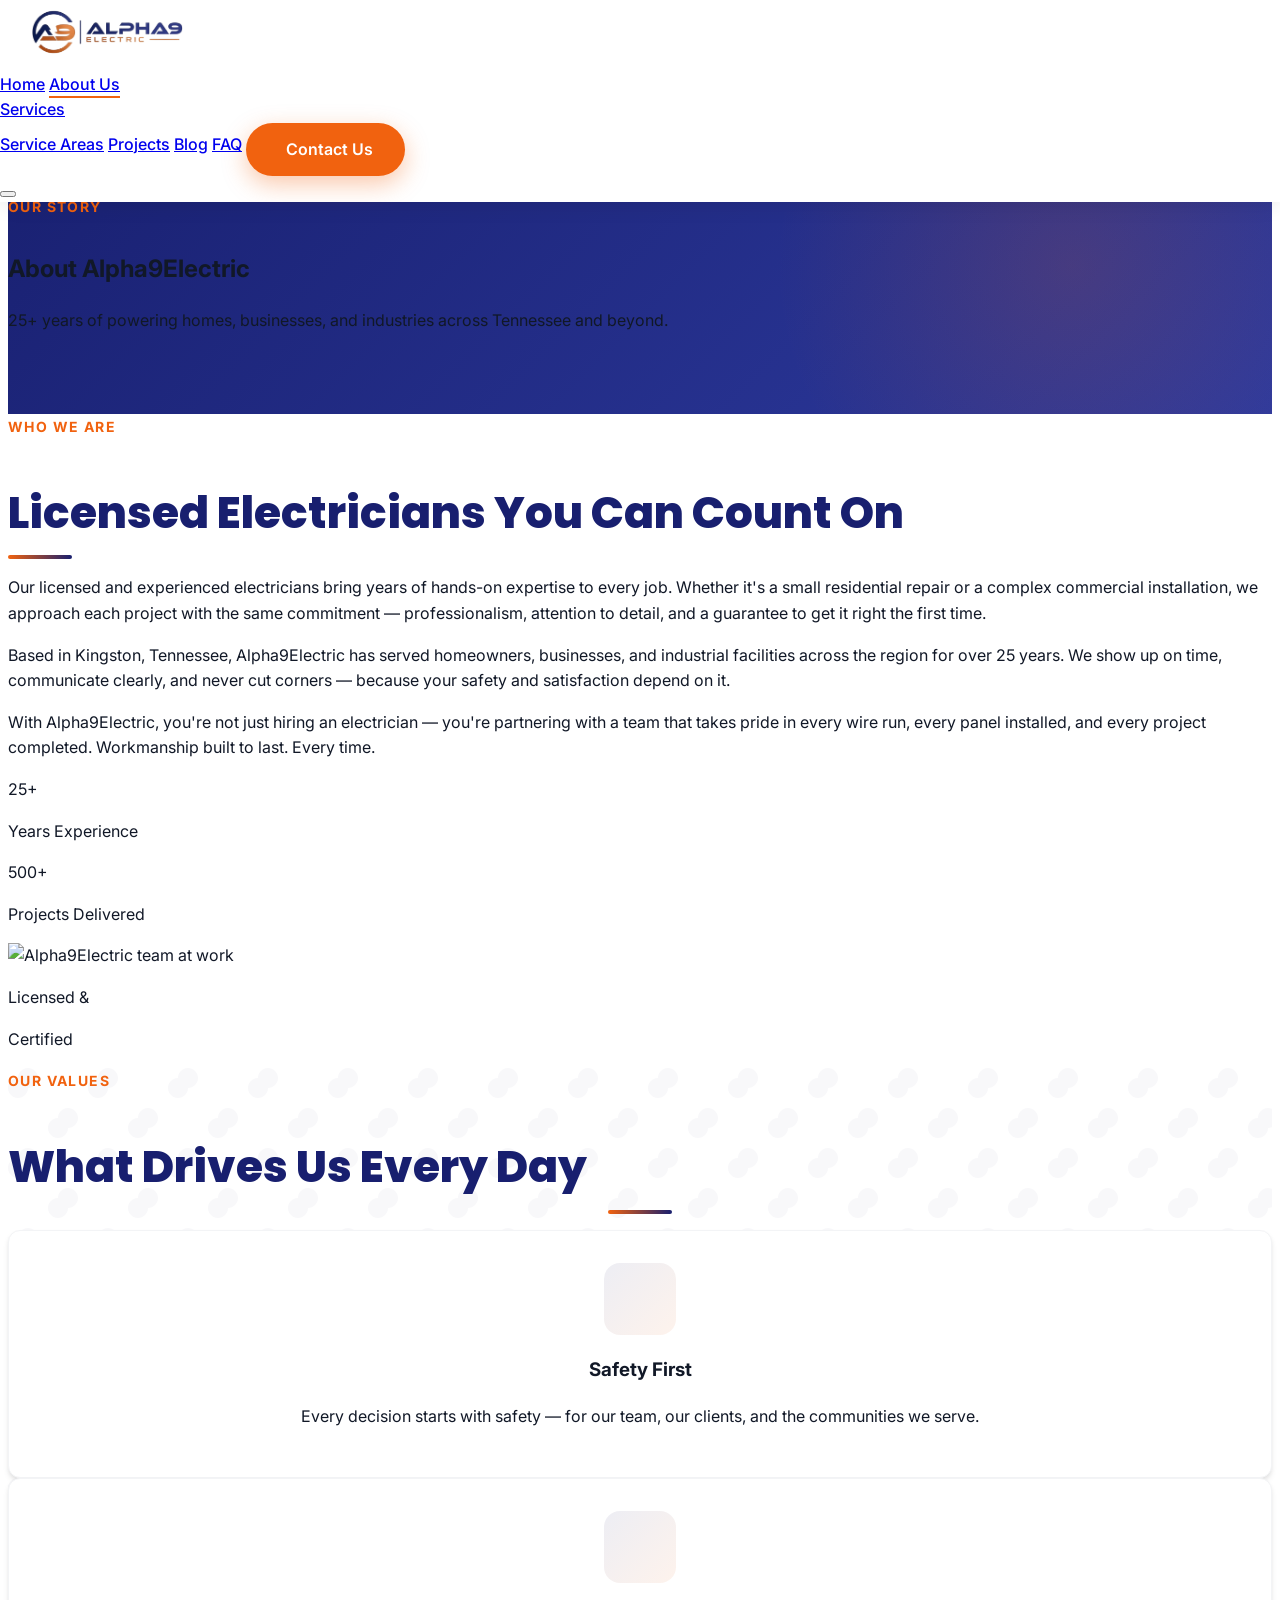
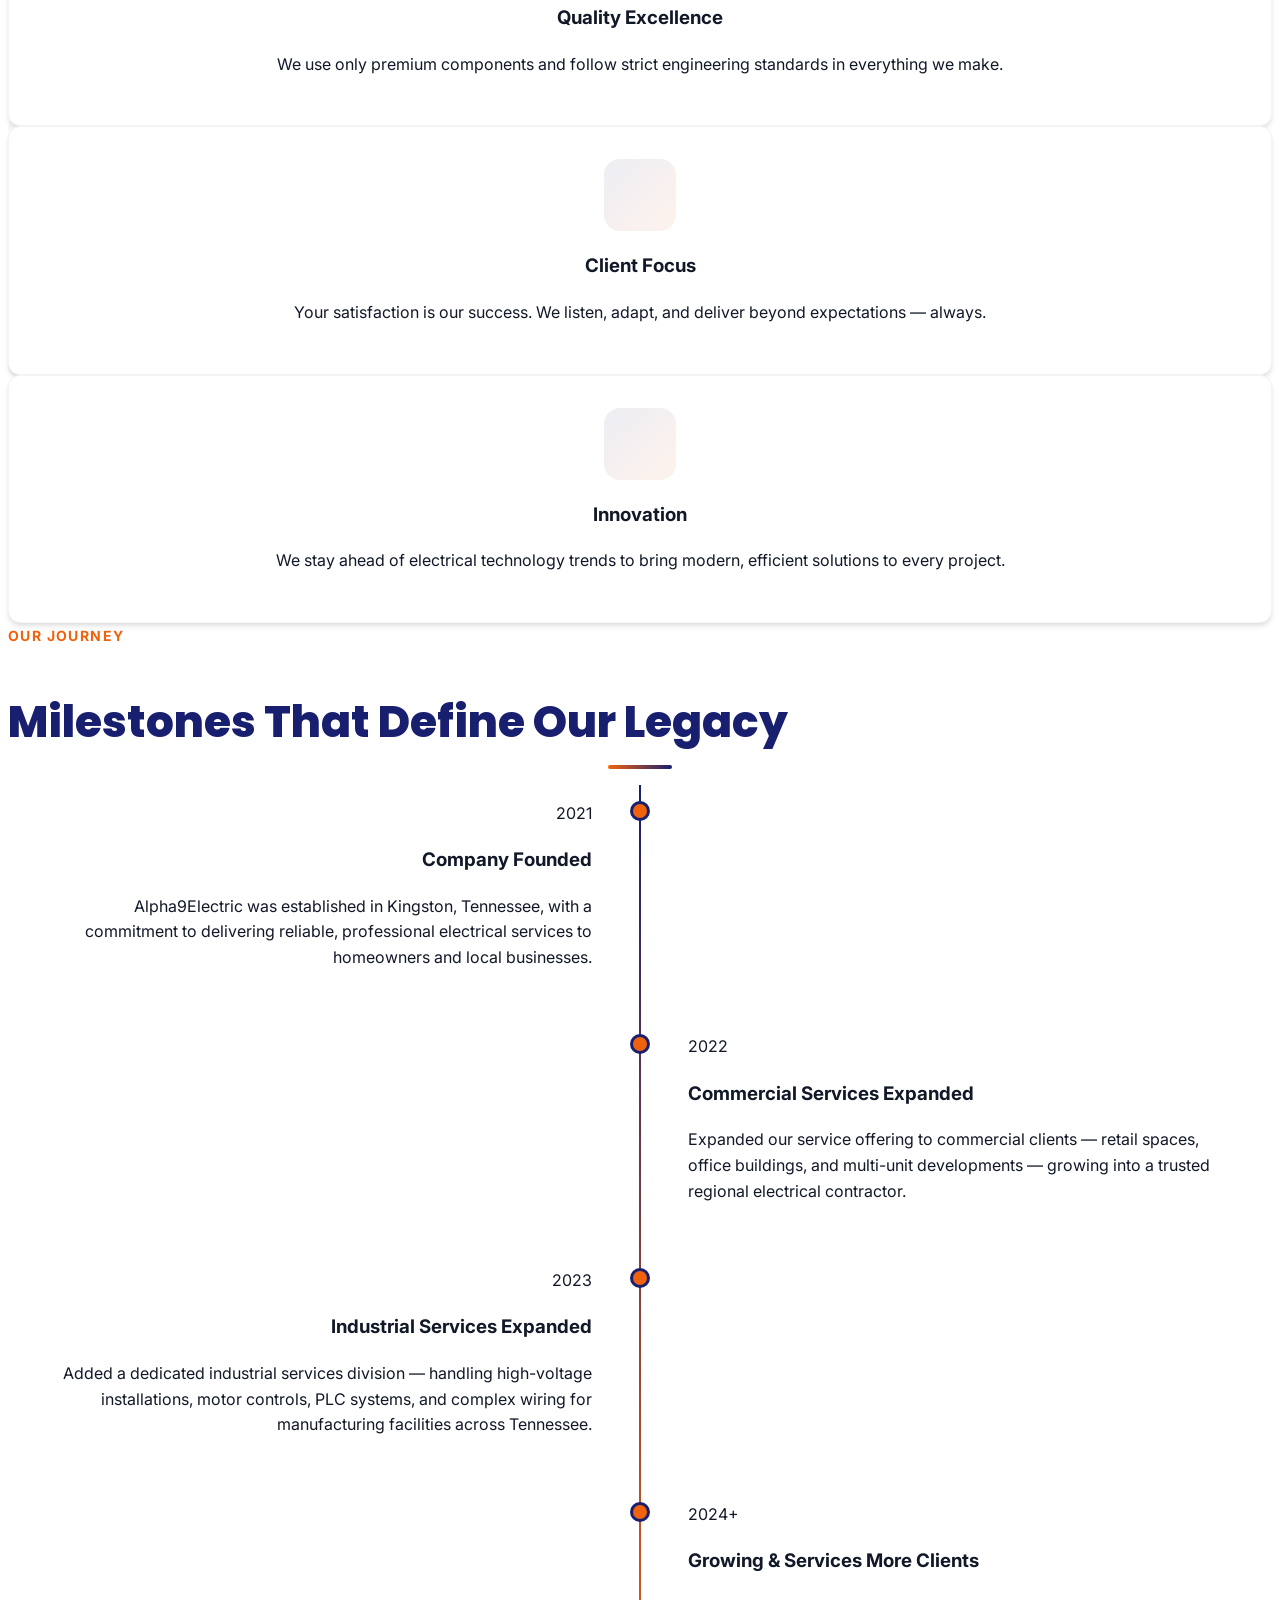
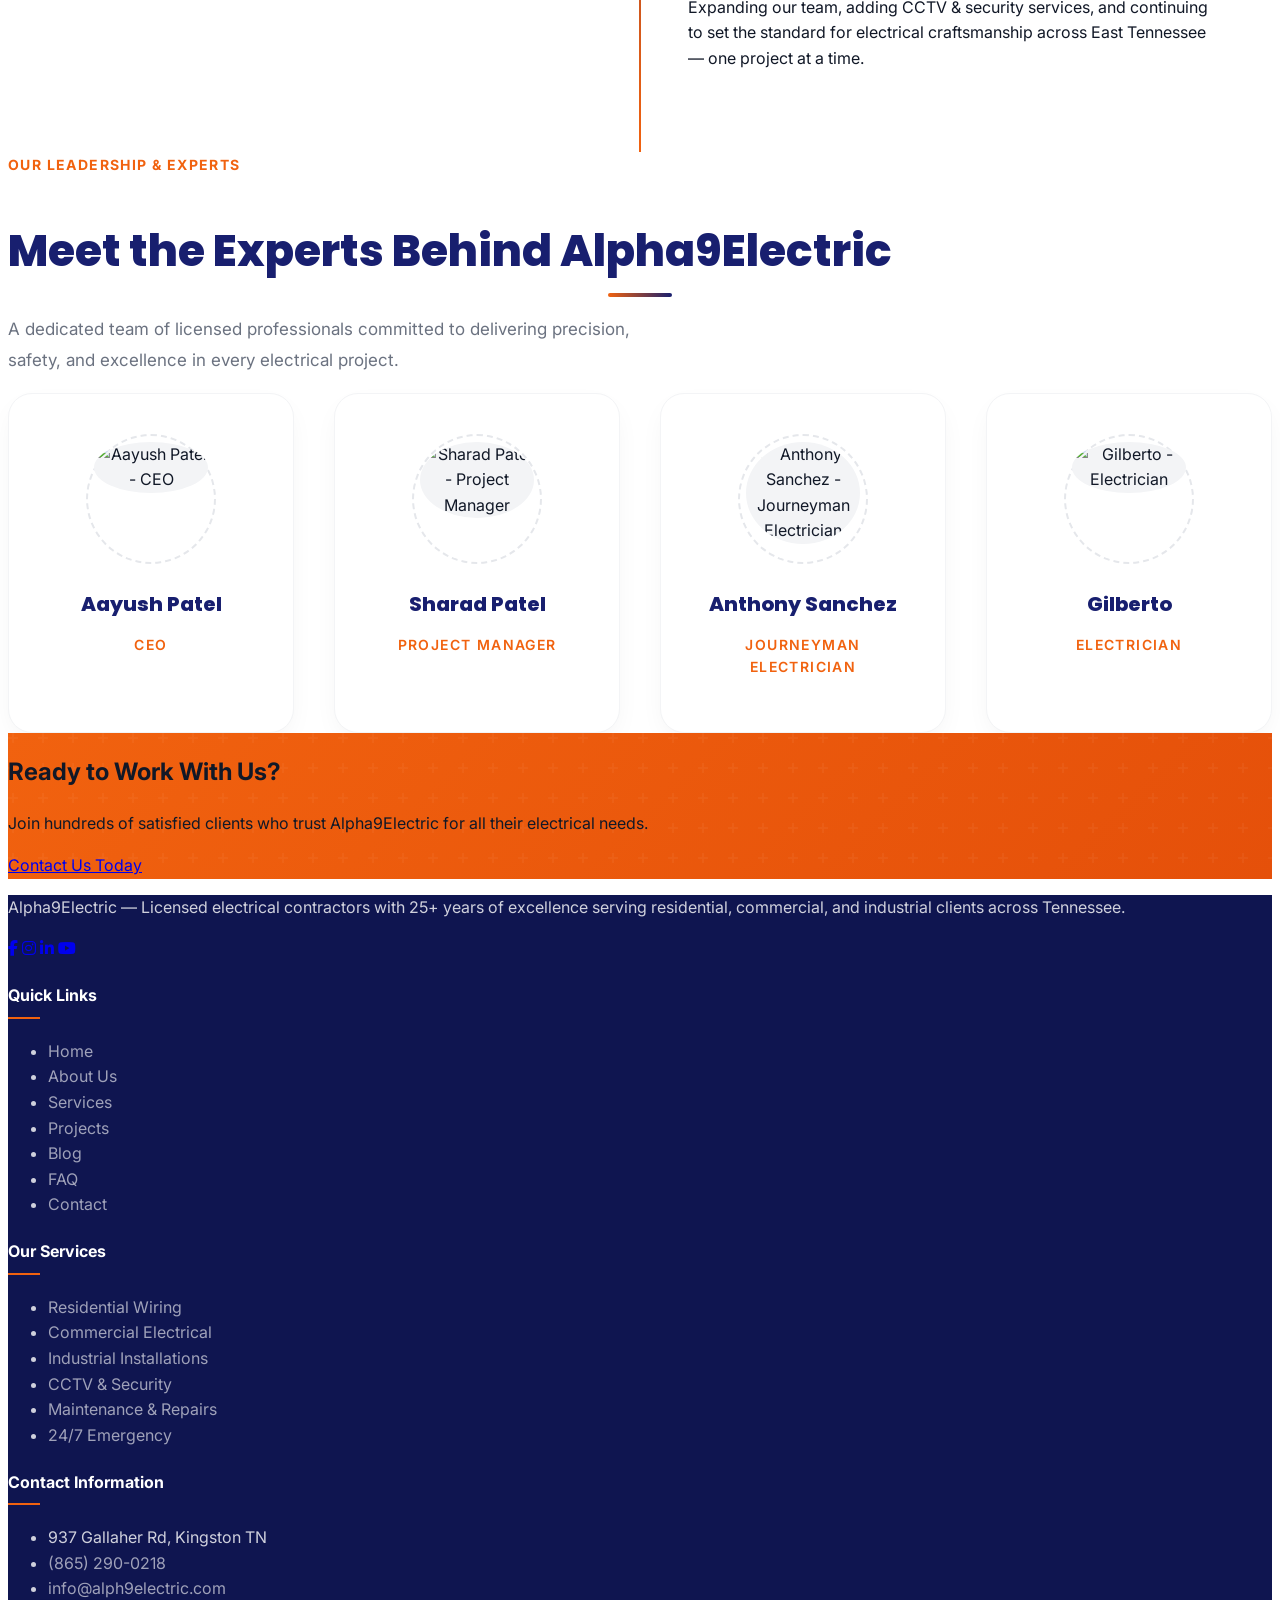
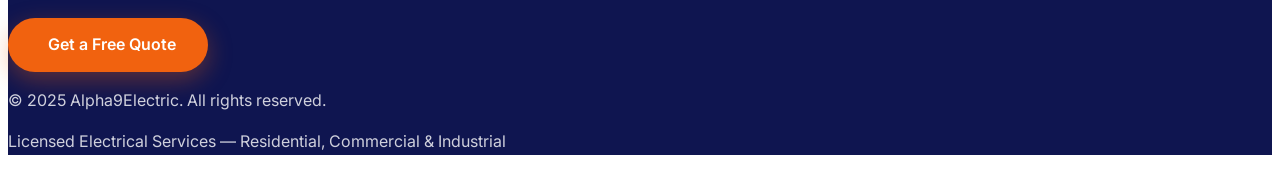
==== commit f609d5af: "implement 1st doccument wise changes given by ayush (add FAQ page, clients, header updated. add revi" ====
--- a/about.html
+++ b/about.html
@@ -3,8 +3,8 @@
 <head>
   <meta charset="UTF-8" />
   <meta name="viewport" content="width=device-width, initial-scale=1.0" />
-  <title>About Alpha9Electric | Licensed Electricians in Tennessee Since 1994</title>
-  <meta name="description" content="Learn about Alpha9Electric — licensed electricians with 30+ years of experience delivering residential, commercial, and industrial electrical services across East Tennessee. Based in Kingston, TN." />
+  <title>About Alpha9Electric | Licensed Electricians in Tennessee Since 2021</title>
+  <meta name="description" content="Learn about Alpha9Electric — licensed electricians with 25+ years of experience delivering residential, commercial, and industrial electrical services across East Tennessee. Based in Kingston, TN." />
   <meta name="author" content="Alpha9Electric" />
   <meta name="robots" content="index, follow" />
 
@@ -15,7 +15,7 @@
   <meta property="og:type" content="website" />
   <meta property="og:site_name" content="Alpha9Electric" />
   <meta property="og:title" content="About Alpha9Electric | Licensed Electricians in Tennessee" />
-  <meta property="og:description" content="30+ years of experience in residential, commercial & industrial electrical services across East Tennessee. Licensed, bonded & insured." />
+  <meta property="og:description" content="25+ years of experience in residential, commercial & industrial electrical services across East Tennessee. Licensed, bonded & insured." />
   <meta property="og:url" content="https://alpha9electric.com/about.html" />
   <meta property="og:image" content="https://alpha9electric.com/images/electrician.jpg" />
   <meta property="og:image:width" content="1200" />
@@ -26,7 +26,7 @@
   <!-- Twitter Card -->
   <meta name="twitter:card" content="summary_large_image" />
   <meta name="twitter:title" content="About Alpha9Electric | Licensed Electricians in Tennessee" />
-  <meta name="twitter:description" content="30+ years of electrical expertise across East Tennessee. Licensed, bonded & insured electricians based in Kingston, TN." />
+  <meta name="twitter:description" content="25+ years of electrical expertise across East Tennessee. Licensed, bonded & insured electricians based in Kingston, TN." />
   <meta name="twitter:image" content="https://alpha9electric.com/images/electrician.jpg" />
 
   <!-- JSON-LD: AboutPage + BreadcrumbList -->
@@ -36,7 +36,7 @@
     "@type": "AboutPage",
     "name": "About Alpha9Electric",
     "url": "https://alpha9electric.com/about.html",
-    "description": "Licensed electricians with 30+ years of experience serving residential, commercial, and industrial clients across East Tennessee.",
+    "description": "Licensed electricians with 25+ years of experience serving residential, commercial, and industrial clients across East Tennessee.",
     "breadcrumb": {
       "@type": "BreadcrumbList",
       "itemListElement": [
@@ -62,7 +62,17 @@
     }
   </script>
   <link rel="stylesheet" href="style.css" />
+  <link rel="stylesheet" href="https://cdnjs.cloudflare.com/ajax/libs/font-awesome/6.5.1/css/all.min.css" />
   <script src="https://unpkg.com/lucide@latest/dist/umd/lucide.min.js"></script>
+
+  <!-- Extra style for lightbox -->
+  <style>
+    #lightbox { position:fixed; inset:0; background:rgba(0,0,0,.92); z-index:3000; display:flex; align-items:center; justify-content:center; opacity:0; pointer-events:none; transition:opacity .3s; padding:1rem; }
+    #lightbox.open { opacity:1; pointer-events:all; }
+    #lightbox img { max-width:100%; max-height:90vh; border-radius:.75rem; object-fit:contain; }
+    #lightbox-close { position:absolute; top:1.25rem; right:1.5rem; color:white; cursor:pointer; background:rgba(255,255,255,.15); border-radius:50%; width:2.75rem; height:2.75rem; display:flex; align-items:center; justify-content:center; border:none; transition:all .3s; }
+    #lightbox-close:hover { background:rgba(241,98,15,.8); }
+  </style>
 </head>
 <body>
 <div id="scroll-progress"></div>
@@ -82,15 +92,103 @@
 <nav id="navbar" class="py-4 scrolled" style="background:white;box-shadow:0 2px 20px rgba(0,0,0,.1);">
   <div class="max-w-7xl mx-auto px-4 flex items-center justify-between">
     <a href="index.html" class="flex items-center gap-3">
-      <img src="images/logo.png" alt="Alpha9Electric Logo" class="nav-logo-img h-12 w-auto object-contain" style="filter:none" />
+      <img src="images/logo.png" alt="Alpha9Electric Logo" class="nav-logo-img w-auto object-contain" style="filter:none" />
     </a>
     <div class="hidden lg:flex items-center gap-8">
       <a href="index.html" class="nav-link text-gray-800 text-sm font-medium">Home</a>
       <a href="about.html" class="nav-link text-gray-800 text-sm font-medium active">About Us</a>
-      <a href="services.html" class="nav-link text-gray-800 text-sm font-medium">Services</a>
+      <div class="nav-services-wrapper">
+        <a href="services.html" class="nav-link nav-services-trigger text-gray-800 text-sm font-medium flex items-center gap-1">
+          Services <i data-lucide="chevron-down" class="w-3.5 h-3.5 nav-chevron"></i>
+        </a>
+        <div class="nav-mega-menu">
+          <div class="nav-mega-header">
+            <div class="nav-mega-header-left">
+              <div class="nav-mega-header-icon">
+                <i data-lucide="zap" class="w-5 h-5" style="color:#ffa070"></i>
+              </div>
+              <div class="nav-mega-header-text">
+                <strong>Electrical Services</strong>
+                <span>Licensed &amp; Professional</span>
+              </div>
+            </div>
+            <span class="nav-mega-header-badge">
+              <i data-lucide="clock" class="w-3 h-3"></i>
+              24/7 Emergency
+            </span>
+          </div>
+          <div class="nav-mega-inner">
+            <div class="nav-mega-col">
+              <div class="nav-mega-cat-header">
+                <div class="nav-mega-cat-icon" style="background:var(--primary)"><i data-lucide="home" class="w-4 h-4 text-white"></i></div>
+                <span class="nav-mega-cat-title">Residential</span>
+              </div>
+              <ul class="nav-mega-list">
+                <li><a href="services.html">New Construction Wiring</a></li>
+                <li><a href="services.html">Panel Upgrades &amp; Rewiring</a></li>
+                <li><a href="services.html">Lighting Installation</a></li>
+                <li><a href="services.html">Wiring Upgrades &amp; Repairs</a></li>
+                <li><a href="services.html">Circuit Breaker Services</a></li>
+                <li><a href="services.html">Ceiling Fan Installation</a></li>
+              </ul>
+            </div>
+            <div class="nav-mega-col">
+              <div class="nav-mega-cat-header">
+                <div class="nav-mega-cat-icon" style="background:var(--accent)"><i data-lucide="building-2" class="w-4 h-4 text-white"></i></div>
+                <span class="nav-mega-cat-title">Commercial</span>
+              </div>
+              <ul class="nav-mega-list">
+                <li><a href="services.html">Commercial Wiring</a></li>
+                <li><a href="services.html">Lighting Solutions</a></li>
+                <li><a href="services.html">Generator Installation</a></li>
+                <li><a href="services.html">Surge Protection</a></li>
+                <li><a href="services.html">AC System Wiring</a></li>
+                <li><a href="services.html">Cable/Phone Line Install</a></li>
+              </ul>
+            </div>
+            <div class="nav-mega-col">
+              <div class="nav-mega-cat-header">
+                <div class="nav-mega-cat-icon" style="background:var(--primary)"><i data-lucide="factory" class="w-4 h-4 text-white"></i></div>
+                <span class="nav-mega-cat-title">Industrial</span>
+              </div>
+              <ul class="nav-mega-list">
+                <li><a href="services.html">Industrial Wiring &amp; Controls</a></li>
+                <li><a href="services.html">Motor Control Centers</a></li>
+                <li><a href="services.html">PLC &amp; Automation</a></li>
+                <li><a href="services.html">High-Voltage Installations</a></li>
+                <li><a href="services.html">Electrical Retrofitting</a></li>
+              </ul>
+            </div>
+            <div class="nav-mega-col">
+              <div class="nav-mega-cat-header">
+                <div class="nav-mega-cat-icon" style="background:var(--accent)"><i data-lucide="camera" class="w-4 h-4 text-white"></i></div>
+                <span class="nav-mega-cat-title">CCTV &amp; Security</span>
+              </div>
+              <ul class="nav-mega-list">
+                <li><a href="services.html">CCTV Camera Installation</a></li>
+                <li><a href="services.html">Access Control Systems</a></li>
+                <li><a href="services.html">Alarm System Integration</a></li>
+                <li><a href="services.html">Network Cabling</a></li>
+                <li><a href="services.html">Remote Monitoring Setup</a></li>
+              </ul>
+            </div>
+          </div>
+          <div class="nav-mega-footer">
+            <a href="services.html" class="nav-mega-cta">
+              <i data-lucide="zap" class="w-4 h-4"></i>
+              View All Services
+              <i data-lucide="arrow-right" class="w-4 h-4"></i>
+            </a>
+            <div class="nav-mega-footer-right">
+              <span class="nav-mega-cta-pill">25+ Years Experience</span>
+            </div>
+          </div>
+        </div>
+      </div>
       <a href="service-areas.html" class="nav-link text-gray-800 text-sm font-medium">Service Areas</a>
       <a href="projects.html" class="nav-link text-gray-800 text-sm font-medium">Projects</a>
       <a href="blog.html" class="nav-link text-gray-800 text-sm font-medium">Blog</a>
+      <a href="faq.html" class="nav-link text-gray-800 text-sm font-medium">FAQ</a>
       <a href="contact.html" class="btn-primary text-sm py-2.5 px-5"><i data-lucide="phone" class="w-4 h-4"></i> Contact Us</a>
     </div>
     <button id="menu-btn" class="lg:hidden text-primary p-2"><i data-lucide="menu" class="w-6 h-6"></i></button>
@@ -100,10 +198,32 @@
   <button id="menu-close" class="absolute top-6 right-6 text-white"><i data-lucide="x" class="w-8 h-8"></i></button>
   <a href="index.html" class="mobile-nav-link">Home</a>
   <a href="about.html" class="mobile-nav-link">About Us</a>
-  <a href="services.html" class="mobile-nav-link">Services</a>
+  <div class="mobile-services-accordion" id="mobile-services-acc">
+    <button class="mobile-services-toggle" onclick="document.getElementById('mobile-services-acc').classList.toggle('open')">
+      Services <i data-lucide="chevron-down" class="w-5 h-5 mobile-services-chevron"></i>
+    </button>
+    <div class="mobile-services-sub">
+      <span class="mobile-services-cat">Residential</span>
+      <a href="services.html">New Construction Wiring</a>
+      <a href="services.html">Panel Upgrades &amp; Rewiring</a>
+      <a href="services.html">Lighting Installation</a>
+      <span class="mobile-services-cat">Commercial</span>
+      <a href="services.html">Commercial Wiring</a>
+      <a href="services.html">Generator Installation</a>
+      <a href="services.html">Surge Protection</a>
+      <span class="mobile-services-cat">Industrial</span>
+      <a href="services.html">Industrial Wiring &amp; Controls</a>
+      <a href="services.html">PLC &amp; Automation</a>
+      <span class="mobile-services-cat">CCTV &amp; Security</span>
+      <a href="services.html">CCTV Camera Installation</a>
+      <a href="services.html">Access Control Systems</a>
+      <a href="services.html" class="mobile-services-viewall">View All Services →</a>
+    </div>
+  </div>
   <a href="service-areas.html" class="mobile-nav-link">Service Areas</a>
   <a href="projects.html" class="mobile-nav-link">Projects</a>
   <a href="blog.html" class="mobile-nav-link">Blog</a>
+  <a href="faq.html" class="mobile-nav-link">FAQ</a>
   <a href="contact.html" class="mobile-nav-link">Contact</a>
 </div>
 
@@ -117,7 +237,7 @@
     </nav> -->
     <span class="section-eyebrow text-orange-300 fade-up">Our Story</span>
     <h1 class="font-heading font-black text-4xl lg:text-6xl text-white mt-2 mb-4 fade-up stagger-1">About Alpha9Electric</h1>
-    <p class="text-white/75 text-lg max-w-2xl mx-auto fade-up stagger-2">30+ years of powering homes, businesses, and industries across Tennessee and beyond.</p>
+    <p class="text-white/75 text-lg max-w-2xl mx-auto fade-up stagger-2">25+ years of powering homes, businesses, and industries across Tennessee and beyond.</p>
   </div>
 </section>
 
@@ -133,14 +253,14 @@
           Our licensed and experienced electricians bring years of hands-on expertise to every job. Whether it's a small residential repair or a complex commercial installation, we approach each project with the same commitment — professionalism, attention to detail, and a guarantee to get it right the first time.
         </p>
         <p class="text-gray-600 leading-relaxed mb-5 fade-up stagger-3">
-          Based in Kingston, Tennessee, Alpha9Electric has served homeowners, businesses, and industrial facilities across the region for over 30 years. We show up on time, communicate clearly, and never cut corners — because your safety and satisfaction depend on it.
+          Based in Kingston, Tennessee, Alpha9Electric has served homeowners, businesses, and industrial facilities across the region for over 25 years. We show up on time, communicate clearly, and never cut corners — because your safety and satisfaction depend on it.
         </p>
         <p class="text-gray-600 leading-relaxed mb-8 fade-up stagger-3">
           With Alpha9Electric, you're not just hiring an electrician — you're partnering with a team that takes pride in every wire run, every panel installed, and every project completed. Workmanship built to last. Every time.
         </p>
         <div class="grid grid-cols-2 gap-4 fade-up stagger-4">
           <div class="bg-gray-50 rounded-xl p-4 text-center border border-gray-100">
-            <div class="text-3xl font-black font-heading text-primary"><span data-count="30">0</span><span class="text-accent">+</span></div>
+            <div class="text-3xl font-black font-heading text-primary"><span data-count="25">0</span><span class="text-accent">+</span></div>
             <p class="text-sm text-gray-500 mt-1 font-medium">Years Experience</p>
           </div>
           <div class="bg-gray-50 rounded-xl p-4 text-center border border-gray-100">
@@ -207,7 +327,7 @@
       <div class="timeline-item left fade-up stagger-1">
         <div class="timeline-dot"></div>
         <div class="bg-gray-50 rounded-xl p-6 border border-gray-100 shadow-sm">
-          <span class="text-accent font-black text-2xl font-heading block mb-2">1994</span>
+          <span class="text-accent font-black text-2xl font-heading block mb-2">2021</span>
           <h3 class="font-bold text-primary text-lg mb-2">Company Founded</h3>
           <p class="text-gray-600 text-sm">Alpha9Electric was established in Kingston, Tennessee, with a commitment to delivering reliable, professional electrical services to homeowners and local businesses.</p>
         </div>
@@ -215,7 +335,7 @@
       <div class="timeline-item right fade-up stagger-2">
         <div class="timeline-dot"></div>
         <div class="bg-gray-50 rounded-xl p-6 border border-gray-100 shadow-sm">
-          <span class="text-accent font-black text-2xl font-heading block mb-2">2002</span>
+          <span class="text-accent font-black text-2xl font-heading block mb-2">2022</span>
           <h3 class="font-bold text-primary text-lg mb-2">Commercial Services Expanded</h3>
           <p class="text-gray-600 text-sm">Expanded our service offering to commercial clients — retail spaces, office buildings, and multi-unit developments — growing into a trusted regional electrical contractor.</p>
         </div>
@@ -223,30 +343,88 @@
       <div class="timeline-item left fade-up stagger-3">
         <div class="timeline-dot"></div>
         <div class="bg-gray-50 rounded-xl p-6 border border-gray-100 shadow-sm">
-          <span class="text-accent font-black text-2xl font-heading block mb-2">2010</span>
-          <h3 class="font-bold text-primary text-lg mb-2">Industrial Division Launched</h3>
+          <span class="text-accent font-black text-2xl font-heading block mb-2">2023</span>
+          <h3 class="font-bold text-primary text-lg mb-2">Industrial Services Expanded</h3>
           <p class="text-gray-600 text-sm">Added a dedicated industrial services division — handling high-voltage installations, motor controls, PLC systems, and complex wiring for manufacturing facilities across Tennessee.</p>
         </div>
       </div>
       <div class="timeline-item right fade-up stagger-4">
         <div class="timeline-dot"></div>
         <div class="bg-gray-50 rounded-xl p-6 border border-gray-100 shadow-sm">
-          <span class="text-accent font-black text-2xl font-heading block mb-2">2018</span>
-          <h3 class="font-bold text-primary text-lg mb-2">500+ Projects Completed</h3>
-          <p class="text-gray-600 text-sm">Reached a major milestone — over 500 successfully completed projects across residential, commercial, and industrial sectors, and hundreds of satisfied clients.</p>
-        </div>
-      </div>
-      <div class="timeline-item left fade-up stagger-5">
-        <div class="timeline-dot"></div>
-        <div class="bg-gray-50 rounded-xl p-6 border border-gray-100 shadow-sm">
           <span class="text-accent font-black text-2xl font-heading block mb-2">2024+</span>
-          <h3 class="font-bold text-primary text-lg mb-2">Growing & Serving More Clients</h3>
+          <h3 class="font-bold text-primary text-lg mb-2">Growing & Services More Clients</h3>
           <p class="text-gray-600 text-sm">Expanding our team, adding CCTV & security services, and continuing to set the standard for electrical craftsmanship across East Tennessee — one project at a time.</p>
         </div>
       </div>
     </div>
   </div>
 </section>
+
+<!-- TEAM SECTION -->
+<section class="py-24 bg-white" id="team">
+  <div class="max-w-7xl mx-auto px-4">
+    <div class="text-center mb-16">
+      <span class="section-eyebrow fade-up">Our Leadership & Experts</span>
+      <h2 class="section-title fade-up stagger-1">Meet the Experts Behind Alpha9Electric</h2>
+      <div class="accent-divider center fade-up stagger-2"></div>
+      <p class="section-desc mx-auto mt-4 fade-up stagger-2">
+        A dedicated team of licensed professionals committed to delivering precision, safety, and excellence in every electrical project.
+      </p>
+    </div>
+
+    <div class="team-grid">
+      <!-- Member 1: Aayush Patel -->
+      <div class="team-card fade-up stagger-1 text-center">
+        <div class="team-img-wrapper">
+          <img src="https://images.unsplash.com/photo-1507003211169-0a1dd7228f2d?w=400&h=400&fit=crop" 
+               alt="Aayush Patel - CEO" 
+               class="team-img" 
+               data-lightbox />
+        </div>
+        <h3 class="team-name">Aayush Patel</h3>
+        <p class="team-role">CEO</p>
+      </div>
+
+      <!-- Member 2: Sharad Patel -->
+      <div class="team-card fade-up stagger-2 text-center">
+        <div class="team-img-wrapper">
+          <img src="https://images.unsplash.com/photo-1500648767791-00dcc994a43e?w=400&h=400&fit=crop" 
+               alt="Sharad Patel - Project Manager" 
+               class="team-img" 
+               data-lightbox />
+        </div>
+        <h3 class="team-name">Sharad Patel</h3>
+        <p class="team-role">Project Manager</p>
+      </div>
+
+      <!-- Member 3: Anthony Sanchez -->
+      <div class="team-card fade-up stagger-3 text-center">
+        <div class="team-img-wrapper">
+          <img src="https://images.unsplash.com/photo-1472099645785-5658abf4ff4e?w=400&h=400&fit=crop" 
+               alt="Anthony Sanchez - Journeyman Electrician" 
+               class="team-img" 
+               data-lightbox />
+        </div>
+        <h3 class="team-name">Anthony Sanchez</h3>
+        <p class="team-role">Journeyman Electrician</p>
+      </div>
+
+      <!-- Member 4: Gilberto -->
+      <div class="team-card fade-up stagger-4 text-center">
+        <div class="team-img-wrapper">
+          <img src="https://images.unsplash.com/photo-1519085360753-af0119f7cbe7?w=400&h=400&fit=crop" 
+               alt="Gilberto - Electrician" 
+               class="team-img" 
+               data-lightbox />
+        </div>
+        <h3 class="team-name">Gilberto</h3>
+        <p class="team-role">Electrician</p>
+      </div>
+    </div>
+  </div>
+</section>
+
+
 
 <!-- CTA -->
 <section class="orange-banner py-20 text-white">
@@ -264,8 +442,13 @@
   <div class="max-w-7xl mx-auto px-4">
     <div class="grid grid-cols-1 md:grid-cols-2 lg:grid-cols-4 gap-12 mb-12">
       <div class="lg:col-span-1">
-        <!-- <img src="images/logo.png" alt="Alpha9Electric Logo" class="h-12 footer-logo mb-5 object-contain" /> -->
-        <p class="text-white/60 text-sm leading-relaxed mb-6">Alpha9Electric — Licensed electrical contractors with 30+ years of excellence serving residential, commercial, and industrial clients across Tennessee.</p>
+        <p class="text-white/60 text-sm leading-relaxed mb-6">Alpha9Electric — Licensed electrical contractors with 25+ years of excellence serving residential, commercial, and industrial clients across Tennessee.</p>
+        <div class="flex gap-3">
+          <a href="https://www.facebook.com/alpha9electric" target="_blank" rel="noopener" aria-label="Facebook" class="w-9 h-9 rounded-full bg-white/10 flex items-center justify-center text-white/70 hover:bg-accent hover:text-white transition-all"><i class="fa-brands fa-facebook-f text-sm"></i></a>
+          <a href="https://www.instagram.com/alpha9electric" target="_blank" rel="noopener" aria-label="Instagram" class="w-9 h-9 rounded-full bg-white/10 flex items-center justify-center text-white/70 hover:bg-accent hover:text-white transition-all"><i class="fa-brands fa-instagram text-sm"></i></a>
+          <a href="https://www.linkedin.com/company/alpha9electric" target="_blank" rel="noopener" aria-label="LinkedIn" class="w-9 h-9 rounded-full bg-white/10 flex items-center justify-center text-white/70 hover:bg-accent hover:text-white transition-all"><i class="fa-brands fa-linkedin-in text-sm"></i></a>
+          <a href="https://www.youtube.com/@alpha9electric" target="_blank" rel="noopener" aria-label="YouTube" class="w-9 h-9 rounded-full bg-white/10 flex items-center justify-center text-white/70 hover:bg-accent hover:text-white transition-all"><i class="fa-brands fa-youtube text-sm"></i></a>
+        </div>
       </div>
       <div>
         <h4 class="footer-heading">Quick Links</h4>
@@ -274,6 +457,8 @@
           <li><a href="about.html" class="footer-link text-sm flex items-center gap-1.5"><i data-lucide="chevron-right" class="w-3.5 h-3.5 text-accent"></i>About Us</a></li>
           <li><a href="services.html" class="footer-link text-sm flex items-center gap-1.5"><i data-lucide="chevron-right" class="w-3.5 h-3.5 text-accent"></i>Services</a></li>
           <li><a href="projects.html" class="footer-link text-sm flex items-center gap-1.5"><i data-lucide="chevron-right" class="w-3.5 h-3.5 text-accent"></i>Projects</a></li>
+          <li><a href="blog.html" class="footer-link text-sm flex items-center gap-1.5"><i data-lucide="chevron-right" class="w-3.5 h-3.5 text-accent"></i>Blog</a></li>
+          <li><a href="faq.html" class="footer-link text-sm flex items-center gap-1.5"><i data-lucide="chevron-right" class="w-3.5 h-3.5 text-accent"></i>FAQ</a></li>
           <li><a href="contact.html" class="footer-link text-sm flex items-center gap-1.5"><i data-lucide="chevron-right" class="w-3.5 h-3.5 text-accent"></i>Contact</a></li>
         </ul>
       </div>
@@ -283,17 +468,19 @@
           <li><a href="services.html" class="footer-link text-sm flex items-center gap-1.5"><i data-lucide="chevron-right" class="w-3.5 h-3.5 text-accent"></i>Residential Wiring</a></li>
           <li><a href="services.html" class="footer-link text-sm flex items-center gap-1.5"><i data-lucide="chevron-right" class="w-3.5 h-3.5 text-accent"></i>Commercial Electrical</a></li>
           <li><a href="services.html" class="footer-link text-sm flex items-center gap-1.5"><i data-lucide="chevron-right" class="w-3.5 h-3.5 text-accent"></i>Industrial Installations</a></li>
+          <li><a href="services.html" class="footer-link text-sm flex items-center gap-1.5"><i data-lucide="chevron-right" class="w-3.5 h-3.5 text-accent"></i>CCTV & Security</a></li>
           <li><a href="services.html" class="footer-link text-sm flex items-center gap-1.5"><i data-lucide="chevron-right" class="w-3.5 h-3.5 text-accent"></i>Maintenance & Repairs</a></li>
-          <li><a href="services.html" class="footer-link text-sm flex items-center gap-1.5"><i data-lucide="chevron-right" class="w-3.5 h-3.5 text-accent"></i>CCTV & Security</a></li>
+          <li><a href="services.html" class="footer-link text-sm flex items-center gap-1.5"><i data-lucide="chevron-right" class="w-3.5 h-3.5 text-accent"></i>24/7 Emergency</a></li>
         </ul>
       </div>
       <div>
-        <h4 class="footer-heading">Contact</h4>
+        <h4 class="footer-heading">Contact Information</h4>
         <ul class="space-y-4">
-          <li class="flex items-start gap-3 text-sm text-white/70"><i data-lucide="map-pin" class="w-4 h-4 text-accent mt-0.5"></i>937 Gallaher Rd, Kingston TN</li>
-          <li><a href="tel:8652900218" class="flex items-center gap-3 text-sm footer-link"><i data-lucide="phone" class="w-4 h-4 text-accent"></i>(865) 290-0218</a></li>
-          <li><a href="mailto:info@alph9electric.com" class="flex items-center gap-3 text-sm footer-link"><i data-lucide="mail" class="w-4 h-4 text-accent"></i>info@alph9electric.com</a></li>
+          <li class="flex items-start gap-3 text-sm text-white/70"><i data-lucide="map-pin" class="w-4 h-4 text-accent mt-0.5 flex-shrink-0"></i>937 Gallaher Rd, Kingston TN</li>
+          <li><a href="tel:8652900218" class="flex items-center gap-3 text-sm footer-link"><i data-lucide="phone" class="w-4 h-4 text-accent flex-shrink-0"></i>(865) 290-0218</a></li>
+          <li><a href="mailto:info@alph9electric.com" class="flex items-center gap-3 text-sm footer-link"><i data-lucide="mail" class="w-4 h-4 text-accent flex-shrink-0"></i>info@alph9electric.com</a></li>
         </ul>
+        <a href="contact.html" class="btn-primary mt-6 text-sm py-2.5 px-5 inline-flex"><i data-lucide="send" class="w-4 h-4"></i> Get a Free Quote</a>
       </div>
     </div>
     <div class="border-t border-white/10 pt-8 flex flex-col md:flex-row items-center justify-between gap-4 text-sm text-white/40">
@@ -304,6 +491,13 @@
 </footer>
 
 <button id="back-to-top"><i data-lucide="chevron-up" class="w-5 h-5"></i></button>
+
+<!-- LIGHTBOX -->
+<div id="lightbox">
+  <button id="lightbox-close"><i data-lucide="x" class="w-5 h-5 text-white"></i></button>
+  <img id="lightbox-img" src="" alt="" />
+</div>
+
 <script>lucide.createIcons();</script>
 <script src="script.js"></script>
 </body>
--- a/style.css
+++ b/style.css
@@ -176,6 +176,481 @@
   z-index: 1001;
 }
 
+/* Keep close button fixed when mobile menu scrolls */
+#menu-close {
+  position: fixed;
+  top: 1.5rem;
+  right: 1.5rem;
+  z-index: 801;
+}
+
+/* ---- LOGO SIZE ---- */
+.nav-logo-img {
+  height: 64px !important;
+  width: auto;
+  object-fit: contain;
+  image-rendering: -webkit-optimize-contrast;
+  image-rendering: crisp-edges;
+}
+
+/* ================================================================
+   SERVICES MEGA DROPDOWN
+   ================================================================ */
+
+.nav-services-wrapper {
+  position: relative;
+}
+
+.nav-services-trigger {
+  display: flex;
+  align-items: center;
+  gap: 5px;
+  cursor: pointer;
+}
+
+.nav-chevron {
+  transition: transform .3s cubic-bezier(.4, 0, .2, 1);
+}
+
+.nav-services-wrapper:hover .nav-chevron {
+  transform: rotate(180deg);
+}
+
+/* ---- Dropdown Panel ---- */
+.nav-mega-menu {
+  position: absolute;
+  top: calc(100% + 22px);
+  left: 50%;
+  transform: translateX(-50%) translateY(-14px);
+  opacity: 0;
+  visibility: hidden;
+  width: 820px;
+  max-width: calc(100vw - 2rem);
+  background: white;
+  border-radius: 1.25rem;
+  overflow: hidden;
+  box-shadow:
+    0 30px 80px rgba(24, 31, 111, .22),
+    0 8px 24px rgba(0, 0, 0, .08),
+    0 0 0 1px rgba(24, 31, 111, .07);
+  transition: opacity .28s cubic-bezier(.4, 0, .2, 1),
+    transform .28s cubic-bezier(.4, 0, .2, 1),
+    visibility .28s;
+  z-index: 1000;
+}
+
+/* Arrow pointer */
+.nav-mega-menu::before {
+  content: '';
+  position: absolute;
+  top: -8px;
+  left: 50%;
+  transform: translateX(-50%);
+  border-left: 9px solid transparent;
+  border-right: 9px solid transparent;
+  border-bottom: 9px solid var(--primary);
+  z-index: 2;
+  pointer-events: none;
+}
+
+.nav-services-wrapper:hover .nav-mega-menu {
+  opacity: 1;
+  visibility: visible;
+  transform: translateX(-50%) translateY(0);
+}
+
+/* ---- Dropdown Header (matches page-hero style) ---- */
+.nav-mega-header {
+  background: linear-gradient(135deg, var(--primary) 0%, var(--primary-light) 100%);
+  padding: 1rem 1.5rem;
+  display: flex;
+  align-items: center;
+  justify-content: space-between;
+  position: relative;
+  overflow: hidden;
+}
+
+/* Dot-grid texture (same as orange-banner) */
+.nav-mega-header::after {
+  content: '';
+  position: absolute;
+  inset: 0;
+  background: url("data:image/svg+xml,%3Csvg width='24' height='24' viewBox='0 0 24 24' xmlns='http://www.w3.org/2000/svg'%3E%3Ccircle cx='2' cy='2' r='1.2' fill='%23ffffff' fill-opacity='0.07'/%3E%3C/svg%3E") repeat;
+  pointer-events: none;
+}
+
+/* Orange radial glow (matches page-hero::after) */
+.nav-mega-header::before {
+  content: '';
+  position: absolute;
+  width: 180px;
+  height: 180px;
+  background: radial-gradient(circle, rgba(241, 98, 15, .28) 0%, transparent 70%);
+  top: -70px;
+  right: 20px;
+  pointer-events: none;
+}
+
+.nav-mega-header-left {
+  display: flex;
+  align-items: center;
+  gap: 12px;
+  position: relative;
+  z-index: 1;
+}
+
+.nav-mega-header-icon {
+  width: 40px;
+  height: 40px;
+  background: rgba(241, 98, 15, .2);
+  border: 1.5px solid rgba(241, 98, 15, .4);
+  border-radius: 10px;
+  display: flex;
+  align-items: center;
+  justify-content: center;
+  flex-shrink: 0;
+}
+
+.nav-mega-header-text strong {
+  display: block;
+  font-family: 'Poppins', sans-serif;
+  font-size: .9rem;
+  font-weight: 700;
+  color: white;
+  line-height: 1.2;
+}
+
+.nav-mega-header-text span {
+  font-size: .7rem;
+  color: rgba(255, 255, 255, .55);
+  display: block;
+}
+
+.nav-mega-header-badge {
+  position: relative;
+  z-index: 1;
+  display: inline-flex;
+  align-items: center;
+  gap: 5px;
+  background: rgba(241, 98, 15, .18);
+  border: 1px solid rgba(241, 98, 15, .38);
+  color: #ffa070;
+  font-size: .67rem;
+  font-weight: 600;
+  padding: .3rem .85rem;
+  border-radius: 2rem;
+  letter-spacing: .07em;
+  text-transform: uppercase;
+  white-space: nowrap;
+}
+
+/* ---- Grid content ---- */
+.nav-mega-inner {
+  display: grid;
+  grid-template-columns: repeat(4, 1fr);
+  padding: 1.25rem .875rem;
+  gap: .25rem;
+  background: #fafafa;
+}
+
+.nav-mega-col {
+  padding: .875rem .8rem;
+  border-radius: .75rem;
+  transition: background .22s;
+  position: relative;
+  background: white;
+}
+
+/* Fade-out column divider */
+.nav-mega-col:not(:last-child)::after {
+  content: '';
+  position: absolute;
+  top: 14px;
+  right: 0;
+  bottom: 14px;
+  width: 1px;
+  background: linear-gradient(to bottom, transparent, #e2e8f0 25%, #e2e8f0 75%, transparent);
+}
+
+.nav-mega-col:hover {
+  background: linear-gradient(160deg, rgba(24, 31, 111, .04), rgba(241, 98, 15, .04));
+}
+
+/* Category header */
+.nav-mega-cat-header {
+  display: flex;
+  align-items: center;
+  gap: 9px;
+  margin-bottom: 11px;
+  padding-bottom: 10px;
+  border-bottom: 2px solid #eef0f6;
+  transition: border-color .22s;
+}
+
+.nav-mega-col:hover .nav-mega-cat-header {
+  border-bottom-color: var(--accent);
+}
+
+.nav-mega-cat-icon {
+  width: 34px;
+  height: 34px;
+  border-radius: 9px;
+  display: flex;
+  align-items: center;
+  justify-content: center;
+  flex-shrink: 0;
+  transition: transform .22s;
+  box-shadow: 0 3px 8px rgba(0, 0, 0, .18);
+}
+
+.nav-mega-col:hover .nav-mega-cat-icon {
+  transform: scale(1.12) rotate(-4deg);
+}
+
+.nav-mega-cat-title {
+  font-family: 'Poppins', sans-serif;
+  font-size: .68rem;
+  font-weight: 700;
+  color: var(--primary);
+  letter-spacing: .08em;
+  text-transform: uppercase;
+  line-height: 1.3;
+}
+
+/* Service list */
+.nav-mega-list {
+  list-style: none;
+  padding: 0;
+  margin: 0;
+  display: flex;
+  flex-direction: column;
+  gap: 1px;
+}
+
+.nav-mega-list li a {
+  display: flex;
+  align-items: center;
+  font-size: .775rem;
+  color: #4b5563;
+  padding: 5px 8px 5px 8px;
+  border-radius: 6px;
+  border-left: 2px solid transparent;
+  transition: all .18s cubic-bezier(.4, 0, .2, 1);
+  font-weight: 500;
+  text-decoration: none;
+  line-height: 1.4;
+}
+
+.nav-mega-list li a:hover {
+  color: var(--primary);
+  background: rgba(24, 31, 111, .06);
+  border-left-color: var(--accent);
+  padding-left: 12px;
+}
+
+/* ---- Footer CTA bar ---- */
+.nav-mega-footer {
+  background: linear-gradient(135deg, var(--accent) 0%, #c94d0a 100%);
+  padding: .85rem 1.5rem;
+  display: flex;
+  align-items: center;
+  justify-content: space-between;
+  position: relative;
+  overflow: hidden;
+}
+
+/* Same dot pattern as header */
+.nav-mega-footer::before {
+  content: '';
+  position: absolute;
+  inset: 0;
+  background: url("data:image/svg+xml,%3Csvg width='24' height='24' viewBox='0 0 24 24' xmlns='http://www.w3.org/2000/svg'%3E%3Ccircle cx='2' cy='2' r='1.2' fill='%23ffffff' fill-opacity='0.08'/%3E%3C/svg%3E") repeat;
+  pointer-events: none;
+}
+
+.nav-mega-cta {
+  display: flex;
+  align-items: center;
+  gap: 8px;
+  color: white;
+  font-size: .85rem;
+  font-weight: 700;
+  font-family: 'Poppins', sans-serif;
+  text-decoration: none;
+  position: relative;
+  z-index: 1;
+  transition: gap .2s;
+}
+
+.nav-mega-cta:hover {
+  gap: 14px;
+}
+
+.nav-mega-footer-right {
+  position: relative;
+  z-index: 1;
+}
+
+.nav-mega-cta-pill {
+  display: inline-block;
+  background: rgba(255, 255, 255, .18);
+  border: 1px solid rgba(255, 255, 255, .22);
+  color: rgba(255, 255, 255, .9);
+  font-size: .68rem;
+  font-weight: 600;
+  padding: .28rem .75rem;
+  border-radius: 2rem;
+  letter-spacing: .04em;
+}
+
+/* ================================================================
+   MOBILE SERVICES ACCORDION
+   ================================================================ */
+
+/* Make mobile menu scrollable when accordion opens */
+#mobile-menu {
+  overflow-y: auto;
+  overscroll-behavior: contain;
+  padding-top: 5rem;
+  padding-bottom: 2.5rem;
+  justify-content: center;
+  align-items: center;
+}
+
+/* When services accordion is expanded, shift to top-align so content is scrollable */
+#mobile-menu:has(#mobile-services-acc.open) {
+  justify-content: flex-start;
+}
+
+.mobile-services-accordion {
+  width: 100%;
+  text-align: center;
+}
+
+.mobile-services-toggle {
+  display: flex;
+  align-items: center;
+  justify-content: center;
+  gap: 8px;
+  color: white;
+  font-size: 1.5rem;
+  font-weight: 600;
+  font-family: 'Inter', sans-serif;
+  background: none;
+  border: none;
+  cursor: pointer;
+  transition: color .3s;
+  width: 100%;
+  padding: 0;
+}
+
+.mobile-services-toggle:hover {
+  color: var(--accent);
+}
+
+.mobile-services-chevron {
+  transition: transform .3s cubic-bezier(.4, 0, .2, 1);
+  flex-shrink: 0;
+}
+
+.mobile-services-accordion.open .mobile-services-chevron {
+  transform: rotate(180deg);
+}
+
+.mobile-services-accordion.open .mobile-services-toggle {
+  color: var(--accent);
+}
+
+.mobile-services-sub {
+  display: none;
+  flex-direction: column;
+  gap: .3rem;
+  padding: .875rem .75rem .75rem;
+  margin-top: .5rem;
+  width: 100%;
+}
+
+.mobile-services-accordion.open .mobile-services-sub {
+  display: flex;
+}
+
+/* Category label with decorative lines */
+.mobile-services-cat {
+  display: flex;
+  align-items: center;
+  gap: 8px;
+  justify-content: center;
+  color: var(--accent-light);
+  font-size: .62rem;
+  font-weight: 700;
+  text-transform: uppercase;
+  letter-spacing: .14em;
+  padding: .75rem 0 .2rem;
+  text-align: center;
+}
+
+.mobile-services-cat::before,
+.mobile-services-cat::after {
+  content: '';
+  flex: 1;
+  height: 1px;
+  background: rgba(255, 255, 255, .12);
+  max-width: 36px;
+}
+
+.mobile-services-sub a {
+  color: rgba(255, 255, 255, .78);
+  font-size: .875rem;
+  font-weight: 500;
+  padding: .45rem 1.25rem;
+  border-radius: .5rem;
+  background: rgba(255, 255, 255, .07);
+  border: 1px solid transparent;
+  transition: all .2s;
+  text-decoration: none;
+  text-align: center;
+  display: block;
+}
+
+.mobile-services-sub a:hover,
+.mobile-services-sub a:active {
+  background: rgba(241, 98, 15, .18);
+  border-color: rgba(241, 98, 15, .3);
+  color: #ffa070;
+}
+
+.mobile-services-viewall {
+  margin-top: .625rem !important;
+  background: var(--accent) !important;
+  border-color: var(--accent) !important;
+  color: white !important;
+  font-weight: 700 !important;
+  font-size: .875rem !important;
+  padding: .6rem 1.5rem !important;
+  border-radius: .5rem !important;
+}
+
+/* ---- DROPDOWN RESPONSIVE ---- */
+/* Mid-size laptops: shift dropdown left so it doesn't clip right edge */
+@media (min-width: 1024px) and (max-width: 1200px) {
+  .nav-mega-menu {
+    width: min(760px, calc(100vw - 2rem));
+    left: auto;
+    right: -80px;
+    transform: translateY(-14px);
+  }
+
+  .nav-mega-menu::before {
+    left: auto;
+    right: 94px;
+    transform: none;
+  }
+
+  .nav-services-wrapper:hover .nav-mega-menu {
+    transform: translateY(0);
+  }
+}
+
 /* ---- HERO ---- */
 .hero-section {
   position: relative;
@@ -197,6 +672,7 @@
   position: absolute;
   inset: 0;
   object-fit: cover;
+  object-position: 70% center;
   width: 100%;
   height: 100%;
   transform: scale(1.05);
@@ -427,7 +903,7 @@
 /* ---- STATS ---- */
 .stat-card {
   text-align: center;
-  padding: 2rem;
+  padding: 2rem 1rem;
 }
 
 .stat-number {
@@ -494,7 +970,7 @@
   position: relative;
 }
 
-.project-card > img {
+.project-card>img {
   width: 100%;
   height: 240px;
   object-fit: cover;
@@ -502,7 +978,7 @@
   transition: transform .5s ease;
 }
 
-.project-card:hover > img {
+.project-card:hover>img {
   transform: scale(1.08);
 }
 
@@ -898,7 +1374,266 @@
   background-image: url("data:image/svg+xml,%3Csvg width='80' height='80' viewBox='0 0 80 80' xmlns='http://www.w3.org/2000/svg'%3E%3Cg fill='none' fill-rule='evenodd'%3E%3Cg fill='%23181f6f' fill-opacity='0.03'%3E%3Cpath d='M50 50c0-5.523 4.477-10 10-10s10 4.477 10 10-4.477 10-10 10c0 5.523-4.477 10-10 10s-10-4.477-10-10 4.477-10 10-10zM10 10c0-5.523 4.477-10 10-10s10 4.477 10 10-4.477 10-10 10c0 5.523-4.477 10-10 10S0 25.523 0 20s4.477-10 10-10z'/%3E%3C/g%3E%3C/g%3E%3C/svg%3E");
 }
 
-/* Responsive timeline */
+/* ---- TEAM SECTION ---- */
+.team-grid {
+  display: grid;
+  grid-template-columns: repeat(auto-fit, minmax(240px, 1fr));
+  gap: 2.5rem;
+}
+
+.team-card {
+  text-align: center;
+  padding: 2.5rem 2rem;
+  background: white;
+  border-radius: 1.5rem;
+  box-shadow: 0 10px 30px -10px rgba(0, 0, 0, 0.08);
+  border: 1px solid var(--gray-100);
+  transition: var(--transition);
+  position: relative;
+  overflow: hidden;
+}
+
+.team-card::before {
+  content: '';
+  position: absolute;
+  top: 0;
+  left: 0;
+  width: 100%;
+  height: 4px;
+  background: linear-gradient(90deg, var(--primary), var(--accent));
+  opacity: 0;
+  transition: var(--transition);
+}
+
+.team-card:hover {
+  transform: translateY(-8px);
+  box-shadow: var(--shadow-xl);
+}
+
+.team-card:hover::before {
+  opacity: 1;
+}
+
+.team-img-wrapper {
+  width: 130px;
+  height: 130px;
+  margin: 0 auto 1.5rem;
+  border-radius: 50%;
+  padding: 6px;
+  border: 2px dashed var(--gray-200);
+  transition: var(--transition);
+}
+
+.team-card:hover .team-img-wrapper {
+  border-color: var(--accent);
+  border-style: solid;
+}
+
+.team-img {
+  width: 100%;
+  height: 100%;
+  border-radius: 50%;
+  object-fit: cover;
+  background: var(--gray-100);
+  cursor: zoom-in;
+  transition: var(--transition);
+}
+
+.team-card:hover .team-img {
+  transform: scale(1.05);
+}
+
+.team-name {
+  font-family: 'Poppins', sans-serif;
+  font-size: 1.25rem;
+  font-weight: 800;
+  color: var(--primary);
+  margin-bottom: 0.25rem;
+}
+
+.team-role {
+  font-size: 0.875rem;
+  font-weight: 600;
+  color: var(--accent);
+  text-transform: uppercase;
+  letter-spacing: 0.1em;
+}
+
+/* ---- CLIENT MARQUEE (Advanced) ---- */
+.clients-section {
+  padding: 4rem 0;
+  background: white;
+  border-top: 1px solid #f3f4f6;
+  border-bottom: 1px solid #f3f4f6;
+  position: relative;
+  overflow: hidden;
+}
+
+/* Add subtle masking gradient at edges */
+.clients-section::before,
+.clients-section::after {
+  content: '';
+  position: absolute;
+  top: 0;
+  width: 15rem;
+  height: 100%;
+  z-index: 2;
+  pointer-events: none;
+}
+
+.clients-section::before {
+  left: 0;
+  background: linear-gradient(to right, white 0%, transparent 100%);
+}
+
+.clients-section::after {
+  right: 0;
+  background: linear-gradient(to left, white 0%, transparent 100%);
+}
+
+.marquee-container {
+  display: flex;
+  width: fit-content;
+  animation: scroll-marquee 40s linear infinite;
+  gap: 2rem;
+  padding: 1.5rem 0;
+}
+
+.marquee-container:hover {
+  animation-play-state: paused;
+}
+
+.client-logo-item {
+  width: 220px;
+  height: 110px;
+  flex-shrink: 0;
+  display: flex;
+  align-items: center;
+  justify-content: center;
+  padding: 1.5rem;
+  background: #ffffff;
+  border-radius: 1.25rem;
+  border: 1px solid #f3f4f6;
+  box-shadow: 0 4px 6px -1px rgba(0, 0, 0, 0.05), 0 2px 4px -1px rgba(0, 0, 0, 0.03);
+  transition: all 0.4s cubic-bezier(0.4, 0, 0.2, 1);
+}
+
+.client-logo-item:hover {
+  transform: translateY(-8px) scale(1.02);
+  border-color: var(--accent);
+  box-shadow: 0 20px 25px -5px rgba(0, 0, 0, 0.08), 0 10px 10px -5px rgba(0, 0, 0, 0.04);
+}
+
+.client-logo-item img {
+  max-width: 100%;
+  max-height: 100%;
+  width: auto;
+  height: auto;
+  object-fit: contain;
+  filter: none; /* Always colorful */
+  opacity: 1; /* Fully visible */
+}
+
+@keyframes scroll-marquee {
+  0% { transform: translateX(0); }
+  100% { transform: translateX(calc(-100% / 2)); }
+}
+
+/* Mobile Adjustments */
+@media (max-width: 768px) {
+  .clients-section {
+    padding: 3rem 0;
+  }
+  .client-logo-item {
+    width: 180px;
+    height: 90px;
+    padding: 1rem;
+    border-radius: 1rem;
+  }
+  .marquee-container {
+    animation-duration: 25s; /* Slightly faster for small screens */
+    gap: 1rem;
+  }
+  .clients-section::before,
+  .clients-section::after {
+    width: 6rem;
+  }
+}
+
+/* ---- TESTIMONIALS ---- */
+.testimonial-card {
+  background: white;
+  padding: 2.5rem;
+  border-radius: 1.5rem;
+  border: 1px solid var(--gray-100);
+  box-shadow: var(--shadow-sm);
+  transition: var(--transition);
+  position: relative;
+  display: flex;
+  flex-direction: column;
+}
+
+.testimonial-card:hover {
+  transform: translateY(-8px);
+  box-shadow: var(--shadow-lg);
+  border-color: var(--accent);
+}
+
+.testimonial-quote {
+  font-size: 1.25rem;
+  color: var(--accent);
+  margin-bottom: 1rem;
+  font-family: serif;
+  line-height: 1;
+}
+
+.star-rating {
+  display: flex;
+  gap: 2px;
+  margin-bottom: 1.25rem;
+  color: #ffb800;
+}
+
+.testimonial-text {
+  color: var(--gray-600);
+  font-size: 0.9375rem;
+  line-height: 1.7;
+  font-style: italic;
+  margin-bottom: 1.5rem;
+  flex-grow: 1;
+}
+
+.testimonial-author {
+  display: flex;
+  align-items: center;
+  gap: 1rem;
+  padding-top: 1.5rem;
+  border-top: 1px solid var(--gray-50);
+}
+
+.author-info h4 {
+  font-weight: 700;
+  color: var(--primary);
+  font-size: 1rem;
+  margin-bottom: 0.125rem;
+}
+
+.author-info p {
+  font-size: 0.75rem;
+  color: var(--gray-500);
+  text-transform: uppercase;
+  letter-spacing: 0.05em;
+  font-weight: 600;
+}
+
+/* Responsive adjustments for reviews */
+@media (max-width: 640px) {
+  .testimonial-card {
+    padding: 1.5rem;
+  }
+}
+
+/* Responsive timeline (Existing) */
 @media (max-width: 768px) {
   .timeline::before {
     left: 1.25rem;
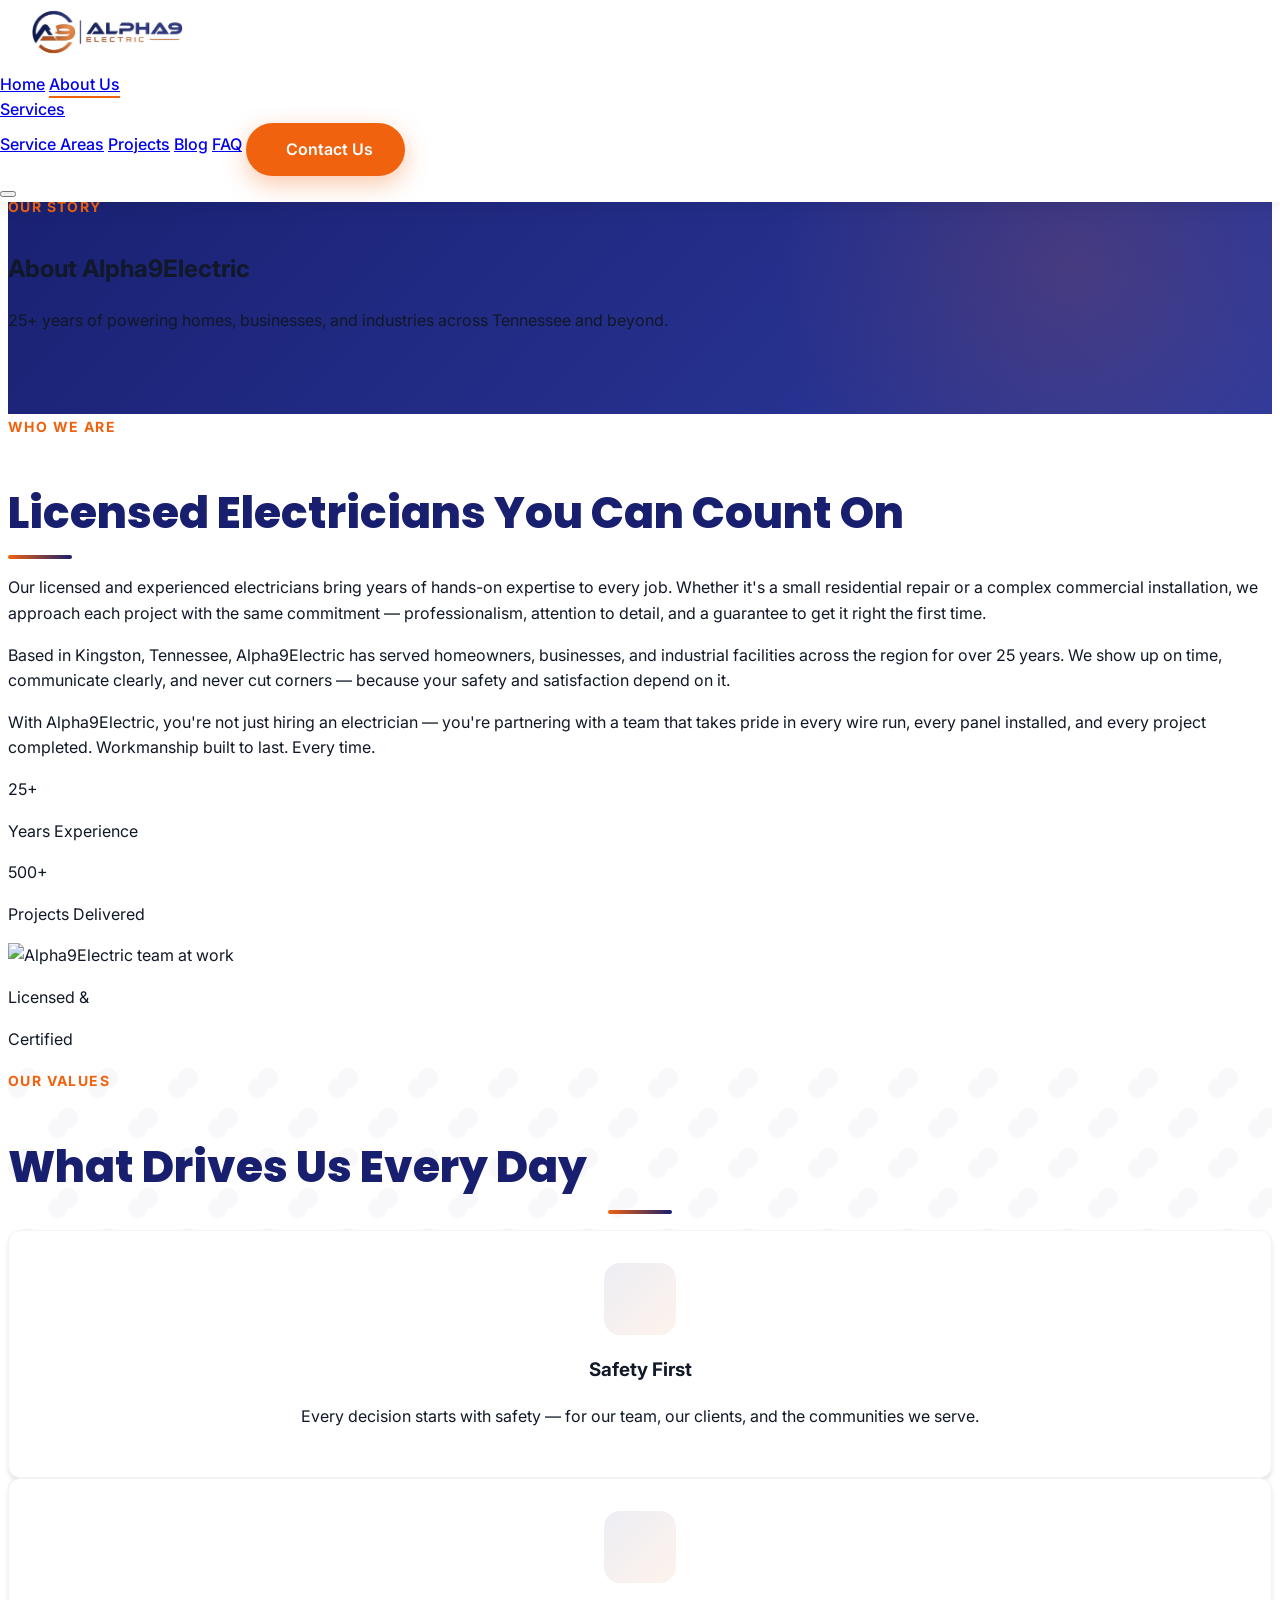
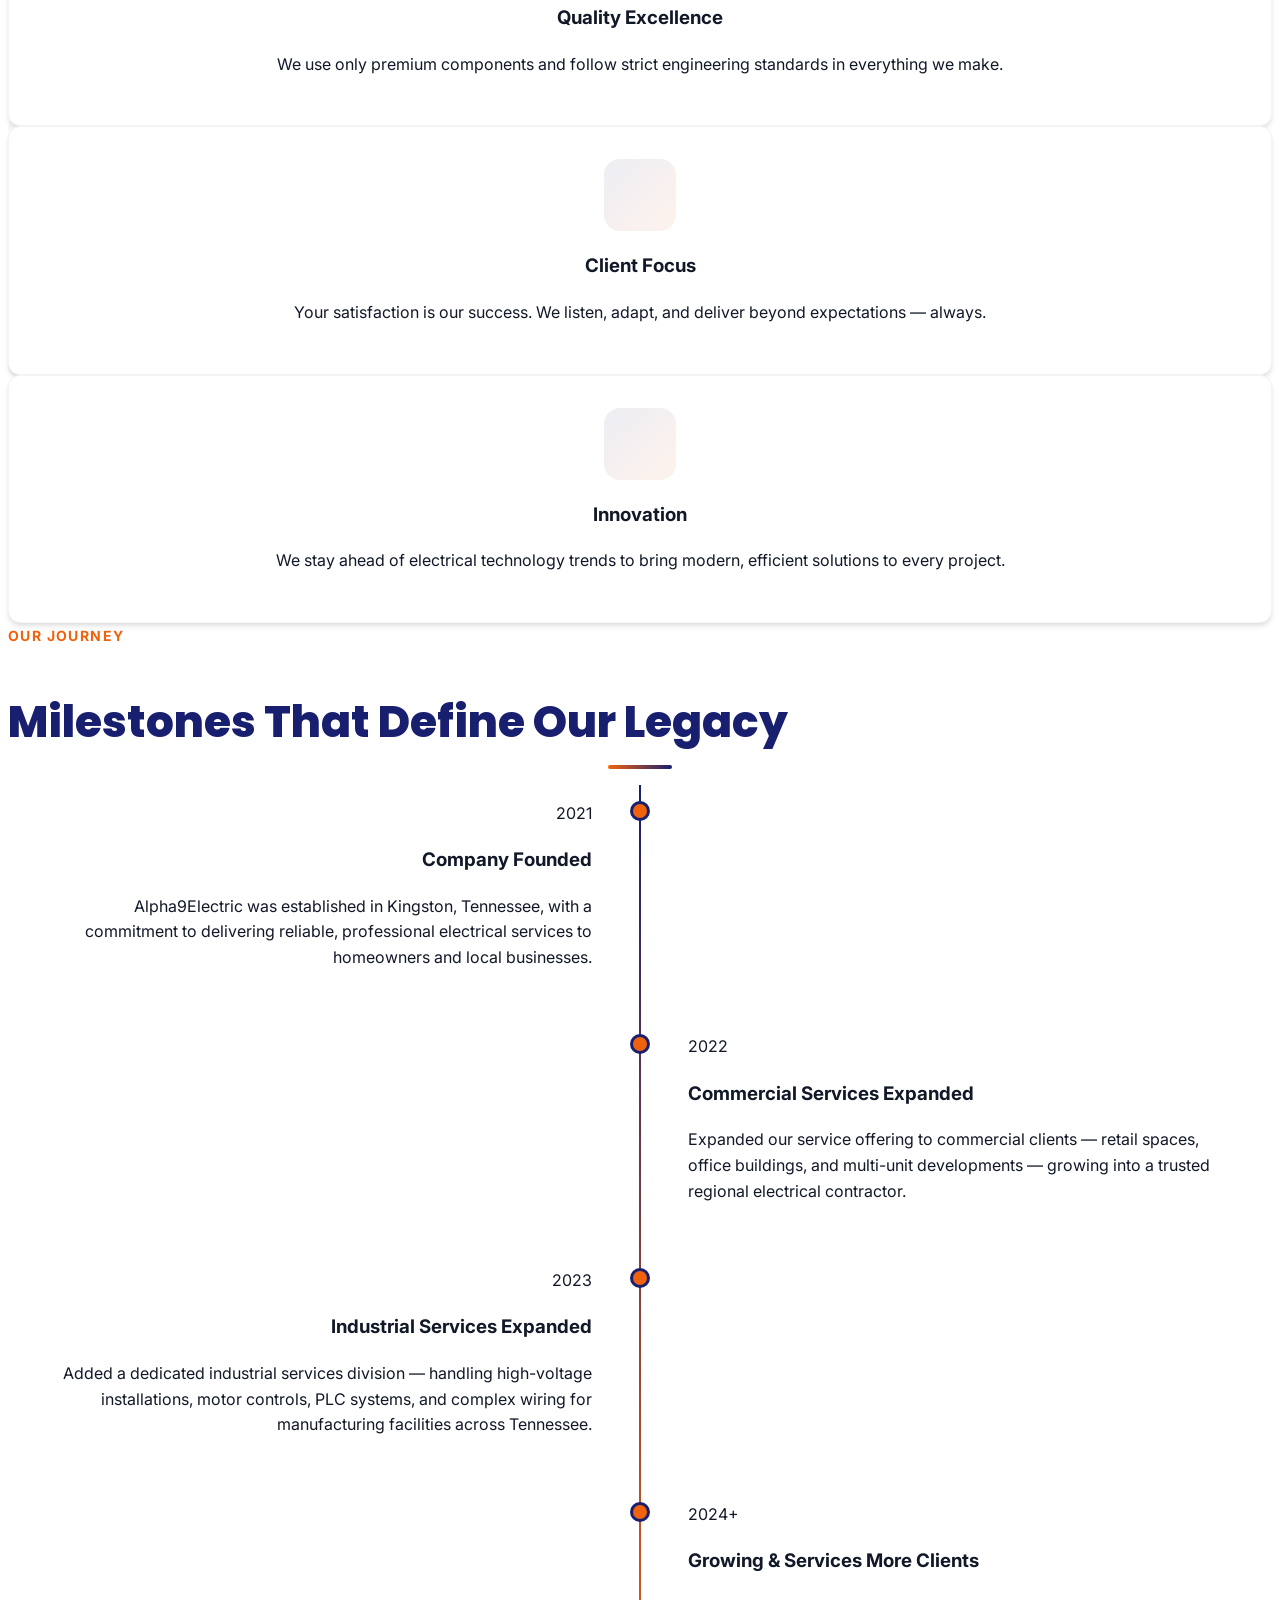
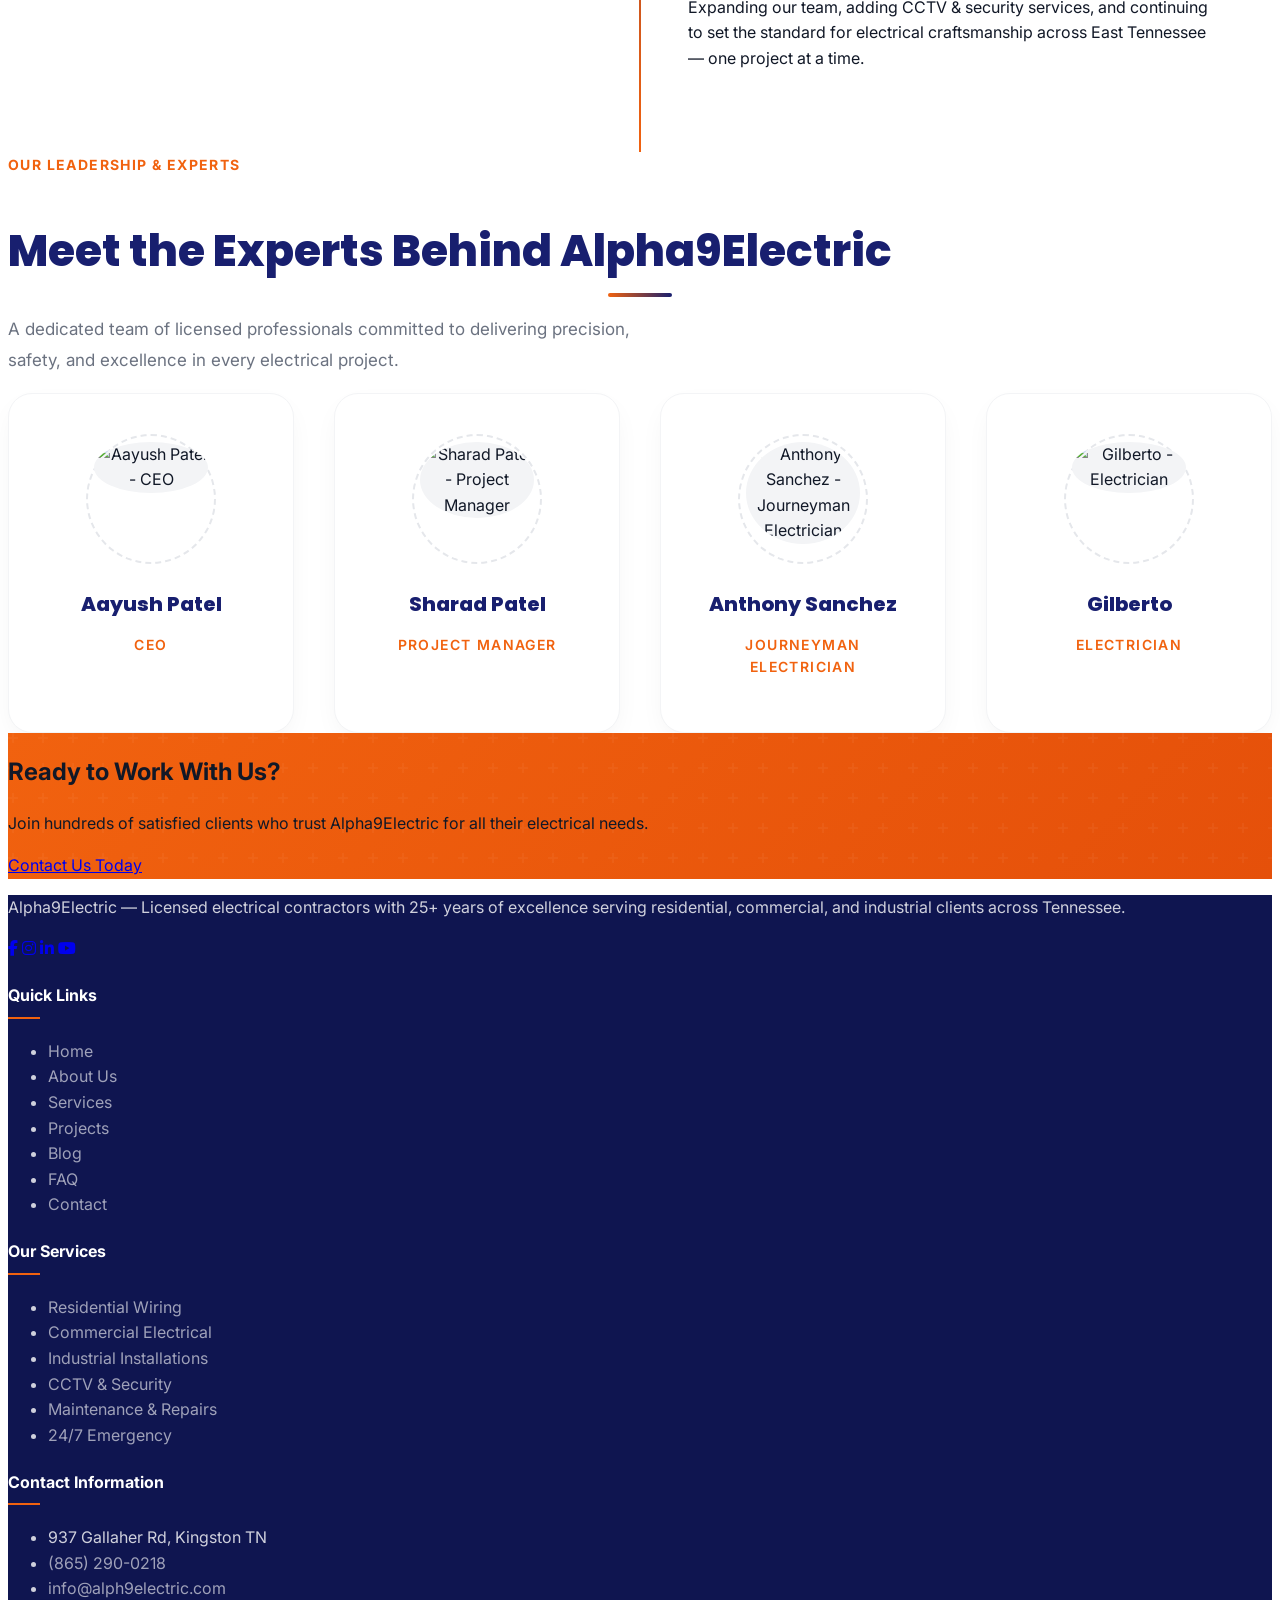
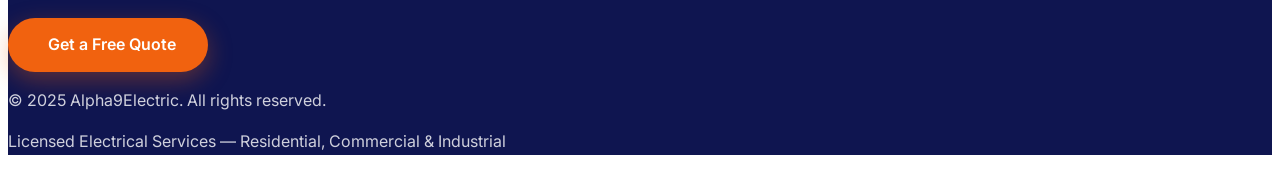
==== commit 4d4fa5ba: "manage fevicon and add script for not show .html file code in .htaccess file" ====
--- a/about.html
+++ b/about.html
@@ -8,6 +8,13 @@
   <meta name="author" content="Alpha9Electric" />
   <meta name="robots" content="index, follow" />
 
+    <!-- favicon -->
+  <link rel="icon" type="image/png" href="images/favicon/favicon-96x96.png" sizes="96x96" />
+  <link rel="icon" type="image/svg+xml" href="images/favicon/favicon.svg" sizes="any" />
+  <link rel="shortcut icon" href="images/favicon/favicon.ico" />
+  <link rel="apple-touch-icon" sizes="180x180" href="images/favicon/apple-touch-icon.png" />
+  <link rel="manifest" href="images/favicon/site.webmanifest" />
+  
   <!-- Canonical -->
   <link rel="canonical" href="https://alpha9electric.com/about.html" />
 
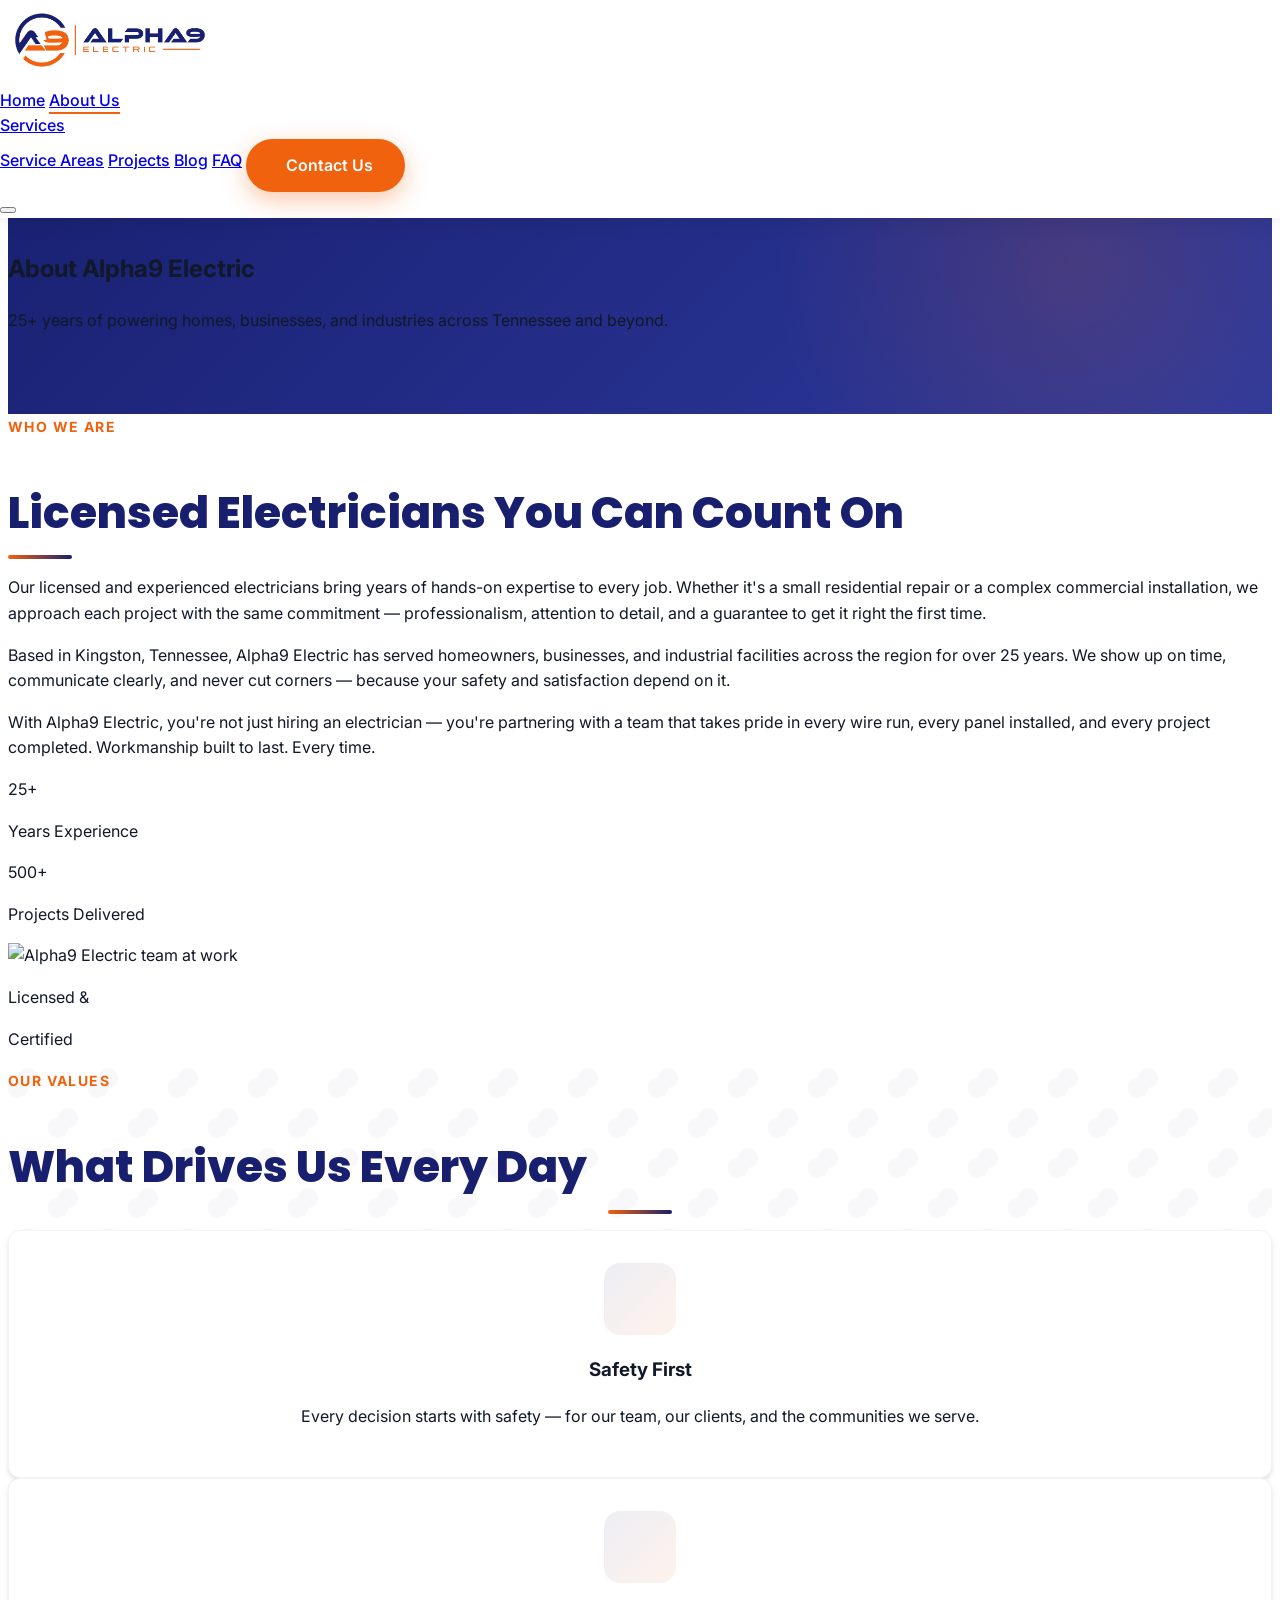
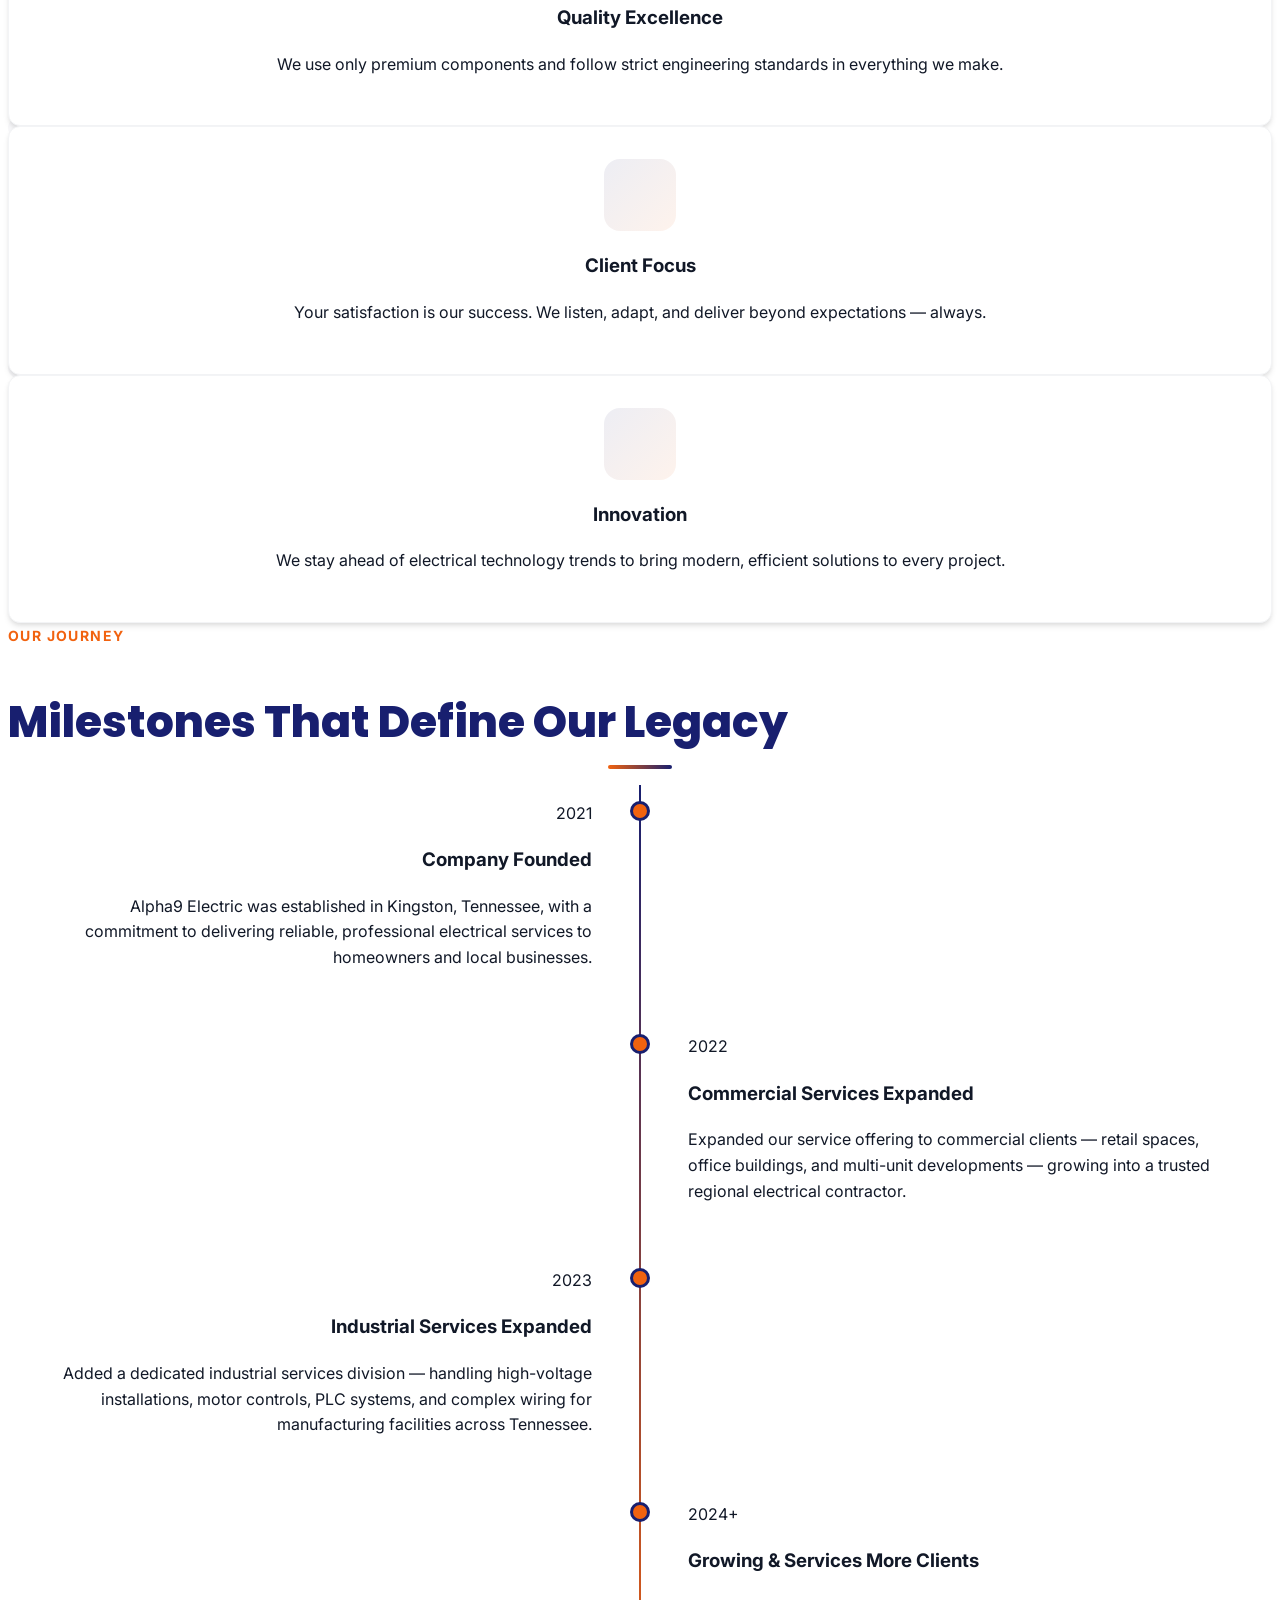
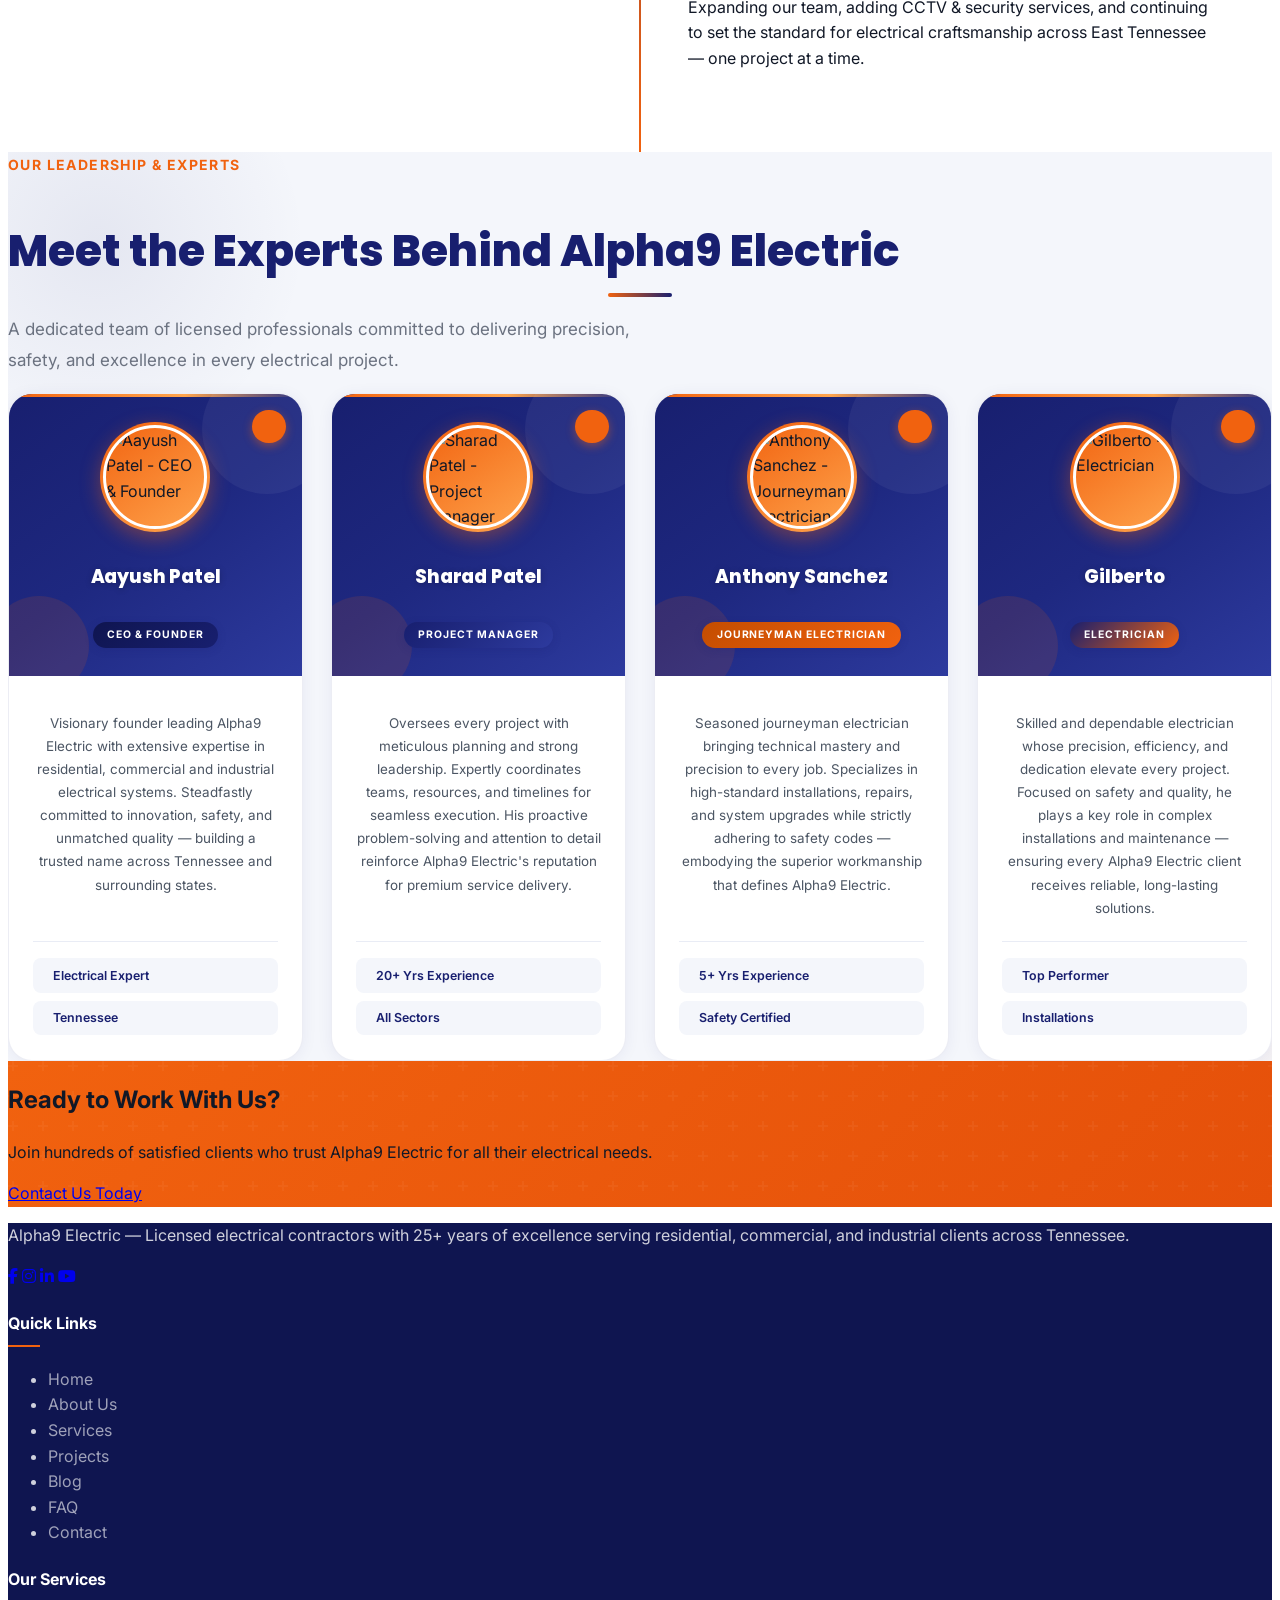
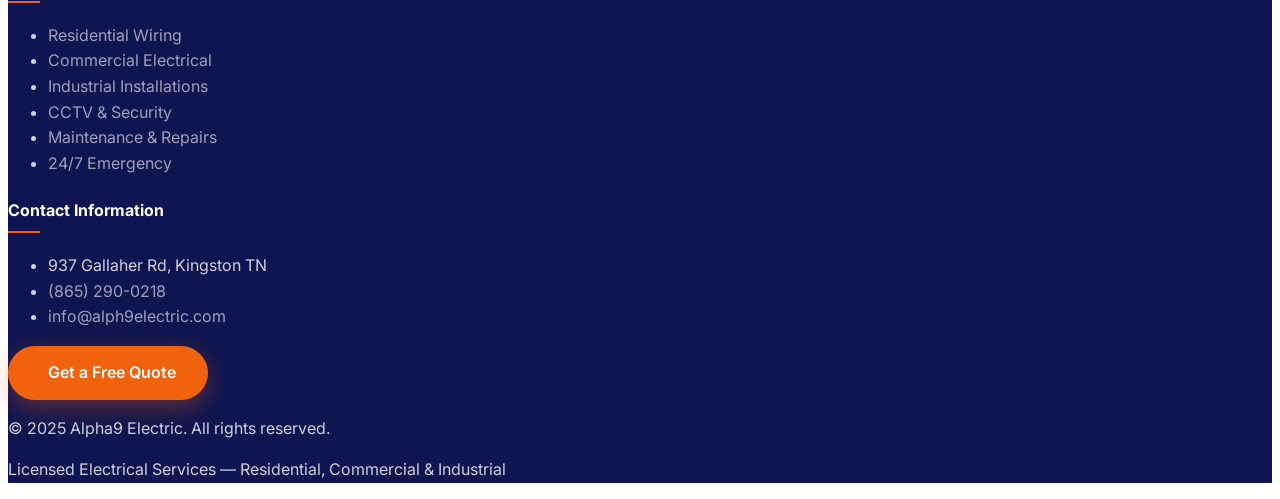
==== commit e70dab50: "new changes updated" ====
--- a/about.html
+++ b/about.html
@@ -3,9 +3,9 @@
 <head>
   <meta charset="UTF-8" />
   <meta name="viewport" content="width=device-width, initial-scale=1.0" />
-  <title>About Alpha9Electric | Licensed Electricians in Tennessee Since 2021</title>
-  <meta name="description" content="Learn about Alpha9Electric — licensed electricians with 25+ years of experience delivering residential, commercial, and industrial electrical services across East Tennessee. Based in Kingston, TN." />
-  <meta name="author" content="Alpha9Electric" />
+  <title>About Alpha9 Electric | Licensed Electricians in Tennessee Since 2021</title>
+  <meta name="description" content="Learn about Alpha9 Electric — licensed electricians with 25+ years of experience delivering residential, commercial, and industrial electrical services across East Tennessee. Based in Kingston, TN." />
+  <meta name="author" content="Alpha9 Electric" />
   <meta name="robots" content="index, follow" />
 
     <!-- favicon -->
@@ -20,19 +20,19 @@
 
   <!-- Open Graph -->
   <meta property="og:type" content="website" />
-  <meta property="og:site_name" content="Alpha9Electric" />
-  <meta property="og:title" content="About Alpha9Electric | Licensed Electricians in Tennessee" />
+  <meta property="og:site_name" content="Alpha9 Electric" />
+  <meta property="og:title" content="About Alpha9 Electric | Licensed Electricians in Tennessee" />
   <meta property="og:description" content="25+ years of experience in residential, commercial & industrial electrical services across East Tennessee. Licensed, bonded & insured." />
   <meta property="og:url" content="https://alpha9electric.com/about.html" />
   <meta property="og:image" content="https://alpha9electric.com/images/electrician.jpg" />
   <meta property="og:image:width" content="1200" />
   <meta property="og:image:height" content="630" />
-  <meta property="og:image:alt" content="Alpha9Electric electricians at work in Tennessee" />
+  <meta property="og:image:alt" content="Alpha9 Electric electricians at work in Tennessee" />
   <meta property="og:locale" content="en_US" />
 
   <!-- Twitter Card -->
   <meta name="twitter:card" content="summary_large_image" />
-  <meta name="twitter:title" content="About Alpha9Electric | Licensed Electricians in Tennessee" />
+  <meta name="twitter:title" content="About Alpha9 Electric | Licensed Electricians in Tennessee" />
   <meta name="twitter:description" content="25+ years of electrical expertise across East Tennessee. Licensed, bonded & insured electricians based in Kingston, TN." />
   <meta name="twitter:image" content="https://alpha9electric.com/images/electrician.jpg" />
 
@@ -41,7 +41,7 @@
   {
     "@context": "https://schema.org",
     "@type": "AboutPage",
-    "name": "About Alpha9Electric",
+    "name": "About Alpha9 Electric",
     "url": "https://alpha9electric.com/about.html",
     "description": "Licensed electricians with 25+ years of experience serving residential, commercial, and industrial clients across East Tennessee.",
     "breadcrumb": {
@@ -96,10 +96,10 @@
 </div>
 
 <!-- NAVBAR -->
-<nav id="navbar" class="py-4 scrolled" style="background:white;box-shadow:0 2px 20px rgba(0,0,0,.1);">
+<nav id="navbar" class="py-1 scrolled" style="background:white;box-shadow:0 2px 20px rgba(0,0,0,.1);">
   <div class="max-w-7xl mx-auto px-4 flex items-center justify-between">
     <a href="index.html" class="flex items-center gap-3">
-      <img src="images/logo.png" alt="Alpha9Electric Logo" class="nav-logo-img w-auto object-contain" style="filter:none" />
+      <img src="images/logo.png" alt="Alpha9 Electric Logo" class="nav-logo-img w-auto object-contain" style="filter:none" />
     </a>
     <div class="hidden lg:flex items-center gap-8">
       <a href="index.html" class="nav-link text-gray-800 text-sm font-medium">Home</a>
@@ -243,7 +243,7 @@
       <span class="text-white">About Us</span>
     </nav> -->
     <span class="section-eyebrow text-orange-300 fade-up">Our Story</span>
-    <h1 class="font-heading font-black text-4xl lg:text-6xl text-white mt-2 mb-4 fade-up stagger-1">About Alpha9Electric</h1>
+    <h1 class="font-heading font-black text-4xl lg:text-6xl text-white mt-2 mb-4 fade-up stagger-1">About Alpha9 Electric</h1>
     <p class="text-white/75 text-lg max-w-2xl mx-auto fade-up stagger-2">25+ years of powering homes, businesses, and industries across Tennessee and beyond.</p>
   </div>
 </section>
@@ -260,10 +260,10 @@
           Our licensed and experienced electricians bring years of hands-on expertise to every job. Whether it's a small residential repair or a complex commercial installation, we approach each project with the same commitment — professionalism, attention to detail, and a guarantee to get it right the first time.
         </p>
         <p class="text-gray-600 leading-relaxed mb-5 fade-up stagger-3">
-          Based in Kingston, Tennessee, Alpha9Electric has served homeowners, businesses, and industrial facilities across the region for over 25 years. We show up on time, communicate clearly, and never cut corners — because your safety and satisfaction depend on it.
+          Based in Kingston, Tennessee, Alpha9 Electric has served homeowners, businesses, and industrial facilities across the region for over 25 years. We show up on time, communicate clearly, and never cut corners — because your safety and satisfaction depend on it.
         </p>
         <p class="text-gray-600 leading-relaxed mb-8 fade-up stagger-3">
-          With Alpha9Electric, you're not just hiring an electrician — you're partnering with a team that takes pride in every wire run, every panel installed, and every project completed. Workmanship built to last. Every time.
+          With Alpha9 Electric, you're not just hiring an electrician — you're partnering with a team that takes pride in every wire run, every panel installed, and every project completed. Workmanship built to last. Every time.
         </p>
         <div class="grid grid-cols-2 gap-4 fade-up stagger-4">
           <div class="bg-gray-50 rounded-xl p-4 text-center border border-gray-100">
@@ -278,7 +278,7 @@
       </div>
       <div class="relative fade-in">
         <img src="https://images.unsplash.com/photo-1504328345606-18bbc8c9d7d1?w=800&q=80&auto=format&fit=crop"
-             alt="Alpha9Electric team at work" class="rounded-2xl w-full h-[480px] object-cover shadow-2xl" loading="lazy" />
+             alt="Alpha9 Electric team at work" class="rounded-2xl w-full h-[480px] object-cover shadow-2xl" loading="lazy" />
         <div class="absolute -bottom-6 -left-6 bg-accent rounded-2xl p-6 shadow-xl hidden md:block">
           <i data-lucide="award" class="w-8 h-8 text-white mb-2"></i>
           <p class="text-white font-bold">Licensed &</p>
@@ -336,7 +336,7 @@
         <div class="bg-gray-50 rounded-xl p-6 border border-gray-100 shadow-sm">
           <span class="text-accent font-black text-2xl font-heading block mb-2">2021</span>
           <h3 class="font-bold text-primary text-lg mb-2">Company Founded</h3>
-          <p class="text-gray-600 text-sm">Alpha9Electric was established in Kingston, Tennessee, with a commitment to delivering reliable, professional electrical services to homeowners and local businesses.</p>
+          <p class="text-gray-600 text-sm">Alpha9 Electric was established in Kingston, Tennessee, with a commitment to delivering reliable, professional electrical services to homeowners and local businesses.</p>
         </div>
       </div>
       <div class="timeline-item right fade-up stagger-2">
@@ -368,65 +368,159 @@
 </section>
 
 <!-- TEAM SECTION -->
-<section class="py-24 bg-white" id="team">
+<section class="py-24 team-section-bg" id="team">
   <div class="max-w-7xl mx-auto px-4">
     <div class="text-center mb-16">
-      <span class="section-eyebrow fade-up">Our Leadership & Experts</span>
-      <h2 class="section-title fade-up stagger-1">Meet the Experts Behind Alpha9Electric</h2>
+      <span class="section-eyebrow fade-up">Our Leadership &amp; Experts</span>
+      <h2 class="section-title fade-up stagger-1">Meet the Experts Behind Alpha9 Electric</h2>
       <div class="accent-divider center fade-up stagger-2"></div>
       <p class="section-desc mx-auto mt-4 fade-up stagger-2">
         A dedicated team of licensed professionals committed to delivering precision, safety, and excellence in every electrical project.
       </p>
     </div>
 
-    <div class="team-grid">
+    <div class="team-grid-v2">
+
       <!-- Member 1: Aayush Patel -->
-      <div class="team-card fade-up stagger-1 text-center">
-        <div class="team-img-wrapper">
-          <img src="https://images.unsplash.com/photo-1507003211169-0a1dd7228f2d?w=400&h=400&fit=crop" 
-               alt="Aayush Patel - CEO" 
-               class="team-img" 
-               data-lightbox />
-        </div>
-        <h3 class="team-name">Aayush Patel</h3>
-        <p class="team-role">CEO</p>
+      <div class="team-card-v2 fade-up stagger-1">
+        <div class="team-card-header">
+          <div class="team-card-bg-pattern"></div>
+          <div class="team-header-icon">
+            <i data-lucide="crown" class="w-4 h-4"></i>
+          </div>
+          <div class="team-header-content">
+            <div class="team-avatar-ring">
+              <div class="team-avatar">
+                <img src="https://images.unsplash.com/photo-1507003211169-0a1dd7228f2d?w=400&h=400&fit=crop&crop=face"
+                     alt="Aayush Patel - CEO & Founder" loading="lazy" />
+              </div>
+            </div>
+            <h3 class="team-card-name">Aayush Patel</h3>
+            <span class="team-card-badge team-badge-ceo">CEO &amp; Founder</span>
+          </div>
+        </div>
+        <div class="team-card-body">
+          <p class="team-card-bio">
+            Visionary founder leading Alpha9 Electric with extensive expertise in residential, commercial and industrial electrical systems. Steadfastly committed to innovation, safety, and unmatched quality — building a trusted name across Tennessee and surrounding states.
+          </p>
+          <div class="team-card-footer">
+            <div class="team-stat">
+              <i data-lucide="zap" class="w-3.5 h-3.5"></i>
+              <span>Electrical Expert</span>
+            </div>
+            <div class="team-stat">
+              <i data-lucide="map-pin" class="w-3.5 h-3.5"></i>
+              <span>Tennessee</span>
+            </div>
+          </div>
+        </div>
       </div>
 
       <!-- Member 2: Sharad Patel -->
-      <div class="team-card fade-up stagger-2 text-center">
-        <div class="team-img-wrapper">
-          <img src="https://images.unsplash.com/photo-1500648767791-00dcc994a43e?w=400&h=400&fit=crop" 
-               alt="Sharad Patel - Project Manager" 
-               class="team-img" 
-               data-lightbox />
-        </div>
-        <h3 class="team-name">Sharad Patel</h3>
-        <p class="team-role">Project Manager</p>
+      <div class="team-card-v2 fade-up stagger-2">
+        <div class="team-card-header">
+          <div class="team-card-bg-pattern"></div>
+          <div class="team-header-icon">
+            <i data-lucide="briefcase" class="w-4 h-4"></i>
+          </div>
+          <div class="team-header-content">
+            <div class="team-avatar-ring">
+              <div class="team-avatar">
+                <img src="https://images.unsplash.com/photo-1500648767791-00dcc994a43e?w=400&h=400&fit=crop&crop=face"
+                     alt="Sharad Patel - Project Manager" loading="lazy" />
+              </div>
+            </div>
+            <h3 class="team-card-name">Sharad Patel</h3>
+            <span class="team-card-badge team-badge-pm">Project Manager</span>
+          </div>
+        </div>
+        <div class="team-card-body">
+          <p class="team-card-bio">
+            Oversees every project with meticulous planning and strong leadership. Expertly coordinates teams, resources, and timelines for seamless execution. His proactive problem-solving and attention to detail reinforce Alpha9 Electric's reputation for premium service delivery.
+          </p>
+          <div class="team-card-footer">
+            <div class="team-stat">
+              <i data-lucide="calendar" class="w-3.5 h-3.5"></i>
+              <span>20+ Yrs Experience</span>
+            </div>
+            <div class="team-stat">
+              <i data-lucide="layers" class="w-3.5 h-3.5"></i>
+              <span>All Sectors</span>
+            </div>
+          </div>
+        </div>
       </div>
 
       <!-- Member 3: Anthony Sanchez -->
-      <div class="team-card fade-up stagger-3 text-center">
-        <div class="team-img-wrapper">
-          <img src="https://images.unsplash.com/photo-1472099645785-5658abf4ff4e?w=400&h=400&fit=crop" 
-               alt="Anthony Sanchez - Journeyman Electrician" 
-               class="team-img" 
-               data-lightbox />
-        </div>
-        <h3 class="team-name">Anthony Sanchez</h3>
-        <p class="team-role">Journeyman Electrician</p>
+      <div class="team-card-v2 fade-up stagger-3">
+        <div class="team-card-header">
+          <div class="team-card-bg-pattern"></div>
+          <div class="team-header-icon">
+            <i data-lucide="wrench" class="w-4 h-4"></i>
+          </div>
+          <div class="team-header-content">
+            <div class="team-avatar-ring">
+              <div class="team-avatar">
+                <img src="https://images.unsplash.com/photo-1472099645785-5658abf4ff4e?w=400&h=400&fit=crop&crop=face"
+                     alt="Anthony Sanchez - Journeyman Electrician" loading="lazy" />
+              </div>
+            </div>
+            <h3 class="team-card-name">Anthony Sanchez</h3>
+            <span class="team-card-badge team-badge-journeyman">Journeyman Electrician</span>
+          </div>
+        </div>
+        <div class="team-card-body">
+          <p class="team-card-bio">
+            Seasoned journeyman electrician bringing technical mastery and precision to every job. Specializes in high-standard installations, repairs, and system upgrades while strictly adhering to safety codes — embodying the superior workmanship that defines Alpha9 Electric.
+          </p>
+          <div class="team-card-footer">
+            <div class="team-stat">
+              <i data-lucide="calendar" class="w-3.5 h-3.5"></i>
+              <span>5+ Yrs Experience</span>
+            </div>
+            <div class="team-stat">
+              <i data-lucide="shield-check" class="w-3.5 h-3.5"></i>
+              <span>Safety Certified</span>
+            </div>
+          </div>
+        </div>
       </div>
 
       <!-- Member 4: Gilberto -->
-      <div class="team-card fade-up stagger-4 text-center">
-        <div class="team-img-wrapper">
-          <img src="https://images.unsplash.com/photo-1519085360753-af0119f7cbe7?w=400&h=400&fit=crop" 
-               alt="Gilberto - Electrician" 
-               class="team-img" 
-               data-lightbox />
-        </div>
-        <h3 class="team-name">Gilberto</h3>
-        <p class="team-role">Electrician</p>
-      </div>
+      <div class="team-card-v2 fade-up stagger-4">
+        <div class="team-card-header">
+          <div class="team-card-bg-pattern"></div>
+          <div class="team-header-icon">
+            <i data-lucide="bolt" class="w-4 h-4"></i>
+          </div>
+          <div class="team-header-content">
+            <div class="team-avatar-ring">
+              <div class="team-avatar">
+                <img src="https://images.unsplash.com/photo-1519085360753-af0119f7cbe7?w=400&h=400&fit=crop&crop=face"
+                     alt="Gilberto - Electrician" loading="lazy" />
+              </div>
+            </div>
+            <h3 class="team-card-name">Gilberto</h3>
+            <span class="team-card-badge team-badge-electrician">Electrician</span>
+          </div>
+        </div>
+        <div class="team-card-body">
+          <p class="team-card-bio">
+            Skilled and dependable electrician whose precision, efficiency, and dedication elevate every project. Focused on safety and quality, he plays a key role in complex installations and maintenance — ensuring every Alpha9 Electric client receives reliable, long-lasting solutions.
+          </p>
+          <div class="team-card-footer">
+            <div class="team-stat">
+              <i data-lucide="star" class="w-3.5 h-3.5"></i>
+              <span>Top Performer</span>
+            </div>
+            <div class="team-stat">
+              <i data-lucide="settings" class="w-3.5 h-3.5"></i>
+              <span>Installations</span>
+            </div>
+          </div>
+        </div>
+      </div>
+
     </div>
   </div>
 </section>
@@ -437,7 +531,7 @@
 <section class="orange-banner py-20 text-white">
   <div class="max-w-4xl mx-auto px-4 text-center relative z-10">
     <h2 class="font-heading font-black text-4xl mb-5 fade-up">Ready to Work With Us?</h2>
-    <p class="text-white/85 text-lg mb-8 fade-up stagger-1">Join hundreds of satisfied clients who trust Alpha9Electric for all their electrical needs.</p>
+    <p class="text-white/85 text-lg mb-8 fade-up stagger-1">Join hundreds of satisfied clients who trust Alpha9 Electric for all their electrical needs.</p>
     <a href="contact.html" class="inline-flex items-center gap-2 bg-white text-accent font-bold px-8 py-4 rounded-full hover:-translate-y-1 transition-all duration-300 shadow-lg fade-up stagger-2">
       <i data-lucide="send" class="w-5 h-5"></i> Contact Us Today
     </a>
@@ -449,7 +543,7 @@
   <div class="max-w-7xl mx-auto px-4">
     <div class="grid grid-cols-1 md:grid-cols-2 lg:grid-cols-4 gap-12 mb-12">
       <div class="lg:col-span-1">
-        <p class="text-white/60 text-sm leading-relaxed mb-6">Alpha9Electric — Licensed electrical contractors with 25+ years of excellence serving residential, commercial, and industrial clients across Tennessee.</p>
+        <p class="text-white/60 text-sm leading-relaxed mb-6">Alpha9 Electric — Licensed electrical contractors with 25+ years of excellence serving residential, commercial, and industrial clients across Tennessee.</p>
         <div class="flex gap-3">
           <a href="https://www.facebook.com/alpha9electric" target="_blank" rel="noopener" aria-label="Facebook" class="w-9 h-9 rounded-full bg-white/10 flex items-center justify-center text-white/70 hover:bg-accent hover:text-white transition-all"><i class="fa-brands fa-facebook-f text-sm"></i></a>
           <a href="https://www.instagram.com/alpha9electric" target="_blank" rel="noopener" aria-label="Instagram" class="w-9 h-9 rounded-full bg-white/10 flex items-center justify-center text-white/70 hover:bg-accent hover:text-white transition-all"><i class="fa-brands fa-instagram text-sm"></i></a>
@@ -491,7 +585,7 @@
       </div>
     </div>
     <div class="border-t border-white/10 pt-8 flex flex-col md:flex-row items-center justify-between gap-4 text-sm text-white/40">
-      <p>© 2025 Alpha9Electric. All rights reserved.</p>
+      <p>© 2025 Alpha9 Electric. All rights reserved.</p>
       <p>Licensed Electrical Services — Residential, Commercial & Industrial</p>
     </div>
   </div>
--- a/style.css
+++ b/style.css
@@ -186,11 +186,17 @@
 
 /* ---- LOGO SIZE ---- */
 .nav-logo-img {
-  height: 64px !important;
+  height: 80px !important;
   width: auto;
   object-fit: contain;
   image-rendering: -webkit-optimize-contrast;
   image-rendering: crisp-edges;
+}
+
+@media (max-width: 768px) {
+  .nav-logo-img {
+    height: 60px !important;
+  }
 }
 
 /* ================================================================
@@ -970,15 +976,18 @@
   position: relative;
 }
 
-.project-card>img {
+.project-card>img,
+.project-card>picture,
+.project-card>picture img {
   width: 100%;
-  height: 240px;
+  height: 400px;
   object-fit: cover;
   display: block;
   transition: transform .5s ease;
 }
 
-.project-card:hover>img {
+.project-card:hover>img,
+.project-card:hover>picture img {
   transform: scale(1.08);
 }
 
@@ -1374,73 +1383,290 @@
   background-image: url("data:image/svg+xml,%3Csvg width='80' height='80' viewBox='0 0 80 80' xmlns='http://www.w3.org/2000/svg'%3E%3Cg fill='none' fill-rule='evenodd'%3E%3Cg fill='%23181f6f' fill-opacity='0.03'%3E%3Cpath d='M50 50c0-5.523 4.477-10 10-10s10 4.477 10 10-4.477 10-10 10c0 5.523-4.477 10-10 10s-10-4.477-10-10 4.477-10 10-10zM10 10c0-5.523 4.477-10 10-10s10 4.477 10 10-4.477 10-10 10c0 5.523-4.477 10-10 10S0 25.523 0 20s4.477-10 10-10z'/%3E%3C/g%3E%3C/g%3E%3C/svg%3E");
 }
 
-/* ---- TEAM SECTION ---- */
+/* ---- TEAM SECTION V2 ---- */
+.team-section-bg {
+  background: #f4f6fb;
+  position: relative;
+  overflow: hidden;
+}
+
+.team-section-bg::before {
+  content: '';
+  position: absolute;
+  top: -120px;
+  left: -120px;
+  width: 420px;
+  height: 420px;
+  border-radius: 50%;
+  background: radial-gradient(circle, rgba(24,31,111,0.07) 0%, transparent 70%);
+  pointer-events: none;
+}
+
+.team-section-bg::after {
+  content: '';
+  position: absolute;
+  bottom: -100px;
+  right: -100px;
+  width: 360px;
+  height: 360px;
+  border-radius: 50%;
+  background: radial-gradient(circle, rgba(241,98,15,0.07) 0%, transparent 70%);
+  pointer-events: none;
+}
+
+.team-grid-v2 {
+  display: grid;
+  grid-template-columns: repeat(auto-fit, minmax(260px, 1fr));
+  gap: 1.75rem;
+  position: relative;
+  z-index: 1;
+}
+
+/* ── Card Shell ── */
+.team-card-v2 {
+  background: #ffffff;
+  border-radius: 1.5rem;
+  border: 1px solid rgba(24, 31, 111, 0.08);
+  box-shadow: 0 2px 16px rgba(24, 31, 111, 0.06);
+  overflow: hidden;
+  display: flex;
+  flex-direction: column;
+  transition: transform 0.32s cubic-bezier(0.4,0,0.2,1),
+              box-shadow 0.32s cubic-bezier(0.4,0,0.2,1);
+}
+
+.team-card-v2:hover {
+  transform: translateY(-8px);
+  box-shadow: 0 20px 50px -8px rgba(24,31,111,0.16),
+              0 4px 16px rgba(241,98,15,0.10);
+}
+
+/* ── Card Header ── */
+.team-card-header {
+  background: linear-gradient(145deg, #181f6f 0%, #1e2880 50%, #2d3a9e 100%);
+  padding: 1.75rem 1.5rem 1.75rem;
+  position: relative;
+  display: flex;
+  justify-content: center;
+  overflow: hidden;
+}
+
+/* Name + avatar centered column inside header */
+.team-header-content {
+  display: flex;
+  flex-direction: column;
+  align-items: center;
+  gap: 0.75rem;
+  position: relative;
+  z-index: 3;
+}
+
+/* Soft glow blobs inside header */
+.team-card-bg-pattern {
+  position: absolute;
+  inset: 0;
+  pointer-events: none;
+}
+
+.team-card-bg-pattern::before {
+  content: '';
+  position: absolute;
+  top: -30px;
+  right: -30px;
+  width: 130px;
+  height: 130px;
+  border-radius: 50%;
+  background: rgba(255,255,255,0.05);
+}
+
+.team-card-bg-pattern::after {
+  content: '';
+  position: absolute;
+  bottom: -20px;
+  left: -20px;
+  width: 100px;
+  height: 100px;
+  border-radius: 50%;
+  background: rgba(241,98,15,0.12);
+}
+
+/* Orange diagonal stripe accent at header top */
+.team-card-header::before {
+  content: '';
+  position: absolute;
+  top: 0;
+  left: 0;
+  right: 0;
+  height: 3px;
+  background: linear-gradient(90deg, var(--accent) 0%, #ffa54e 60%, transparent 100%);
+}
+
+/* ── Role icon pill (top-right) ── */
+.team-header-icon {
+  position: absolute;
+  top: 1rem;
+  right: 1rem;
+  width: 2.1rem;
+  height: 2.1rem;
+  border-radius: 50%;
+  background: var(--accent);
+  display: flex;
+  align-items: center;
+  justify-content: center;
+  color: #fff;
+  box-shadow: 0 3px 10px rgba(241,98,15,0.45);
+  transition: transform 0.25s ease;
+}
+
+.team-card-v2:hover .team-header-icon {
+  transform: rotate(15deg) scale(1.1);
+}
+
+/* ── Avatar ring ── */
+.team-avatar-ring {
+  position: relative;
+  z-index: 3;
+  width: 110px;
+  height: 110px;
+  border-radius: 50%;
+  padding: 3px;
+  background: linear-gradient(145deg, var(--accent) 0%, #ffa54e 100%);
+  box-shadow: 0 6px 20px rgba(241,98,15,0.40);
+  transition: transform 0.32s ease, box-shadow 0.32s ease;
+}
+
+.team-card-v2:hover .team-avatar-ring {
+  transform: scale(1.07);
+  box-shadow: 0 10px 28px rgba(241,98,15,0.50);
+}
+
+.team-avatar {
+  width: 100%;
+  height: 100%;
+  border-radius: 50%;
+  overflow: hidden;
+  border: 3px solid #fff;
+}
+
+.team-avatar img {
+  width: 100%;
+  height: 100%;
+  object-fit: cover;
+  object-position: top center;
+  display: block;
+  transition: transform 0.4s ease;
+}
+
+.team-card-v2:hover .team-avatar img {
+  transform: scale(1.07);
+}
+
+/* ── Card body ── */
+.team-card-body {
+  padding: 1.4rem 1.5rem 1.6rem;
+  flex: 1;
+  display: flex;
+  flex-direction: column;
+  position: relative;
+  z-index: 2;
+}
+
+.team-card-name {
+  font-family: 'Poppins', sans-serif;
+  font-size: 1.15rem;
+  font-weight: 800;
+  color: #ffffff;
+  text-align: center;
+  letter-spacing: -0.01em;
+  text-shadow: 0 1px 6px rgba(0,0,0,0.25);
+}
+
+/* ── Role badge — all use accent+primary theme ── */
+.team-card-badge {
+  display: inline-flex;
+  align-items: center;
+  gap: 0.3rem;
+  font-size: 0.65rem;
+  font-weight: 700;
+  letter-spacing: 0.09em;
+  text-transform: uppercase;
+  padding: 0.3rem 0.9rem;
+  border-radius: 999px;
+  background: linear-gradient(135deg, var(--primary) 0%, var(--primary-light) 100%);
+  color: #fff;
+  box-shadow: 0 2px 8px rgba(24,31,111,0.20);
+}
+
+.team-badge-ceo      { background: linear-gradient(135deg, #0f1550 0%, #181f6f 100%); }
+.team-badge-pm       { background: linear-gradient(135deg, #181f6f 0%, #2d3a9e 100%); }
+.team-badge-journeyman { background: linear-gradient(135deg, var(--accent-dark) 0%, var(--accent) 100%); }
+.team-badge-electrician { background: linear-gradient(135deg, #181f6f 0%, var(--accent) 100%); }
+
+/* ── Bio text ── */
+.team-card-bio {
+  font-size: 0.84rem;
+  color: #4b5563;
+  line-height: 1.72;
+  text-align: center;
+  flex: 1;
+  margin-bottom: 0.25rem;
+}
+
+/* ── Footer stats ── */
+/* Mobile: side-by-side row */
+.team-card-footer {
+  display: flex;
+  flex-direction: row;
+  gap: 0.5rem;
+  margin-top: 1.1rem;
+  padding-top: 1rem;
+  border-top: 1px solid #e9ecf5;
+  flex-wrap: wrap;
+}
+
+/* Tablet & up: stacked column */
+@media (min-width: 768px) {
+  .team-card-footer {
+    flex-direction: column;
+  }
+}
+
+.team-stat {
+  display: flex;
+  align-items: center;
+  gap: 0.5rem;
+  font-size: 0.775rem;
+  font-weight: 600;
+  color: var(--primary);
+  background: #f4f6fb;
+  border-radius: 0.5rem;
+  padding: 0.45rem 0.75rem;
+  transition: background 0.2s;
+  flex: 1 1 auto;
+}
+
+@media (min-width: 768px) {
+  .team-stat {
+    flex: unset;
+  }
+}
+
+.team-card-v2:hover .team-stat {
+  background: #eef0fa;
+}
+
+.team-stat svg {
+  color: var(--accent);
+  flex-shrink: 0;
+  width: 14px;
+  height: 14px;
+}
+
+/* Legacy selectors kept for other pages */
 .team-grid {
   display: grid;
   grid-template-columns: repeat(auto-fit, minmax(240px, 1fr));
   gap: 2.5rem;
-}
-
-.team-card {
-  text-align: center;
-  padding: 2.5rem 2rem;
-  background: white;
-  border-radius: 1.5rem;
-  box-shadow: 0 10px 30px -10px rgba(0, 0, 0, 0.08);
-  border: 1px solid var(--gray-100);
-  transition: var(--transition);
-  position: relative;
-  overflow: hidden;
-}
-
-.team-card::before {
-  content: '';
-  position: absolute;
-  top: 0;
-  left: 0;
-  width: 100%;
-  height: 4px;
-  background: linear-gradient(90deg, var(--primary), var(--accent));
-  opacity: 0;
-  transition: var(--transition);
-}
-
-.team-card:hover {
-  transform: translateY(-8px);
-  box-shadow: var(--shadow-xl);
-}
-
-.team-card:hover::before {
-  opacity: 1;
-}
-
-.team-img-wrapper {
-  width: 130px;
-  height: 130px;
-  margin: 0 auto 1.5rem;
-  border-radius: 50%;
-  padding: 6px;
-  border: 2px dashed var(--gray-200);
-  transition: var(--transition);
-}
-
-.team-card:hover .team-img-wrapper {
-  border-color: var(--accent);
-  border-style: solid;
-}
-
-.team-img {
-  width: 100%;
-  height: 100%;
-  border-radius: 50%;
-  object-fit: cover;
-  background: var(--gray-100);
-  cursor: zoom-in;
-  transition: var(--transition);
-}
-
-.team-card:hover .team-img {
-  transform: scale(1.05);
 }
 
 .team-name {
@@ -1510,7 +1736,7 @@
   display: flex;
   align-items: center;
   justify-content: center;
-  padding: 1.5rem;
+  padding: 0.5rem;
   background: #ffffff;
   border-radius: 1.25rem;
   border: 1px solid #f3f4f6;
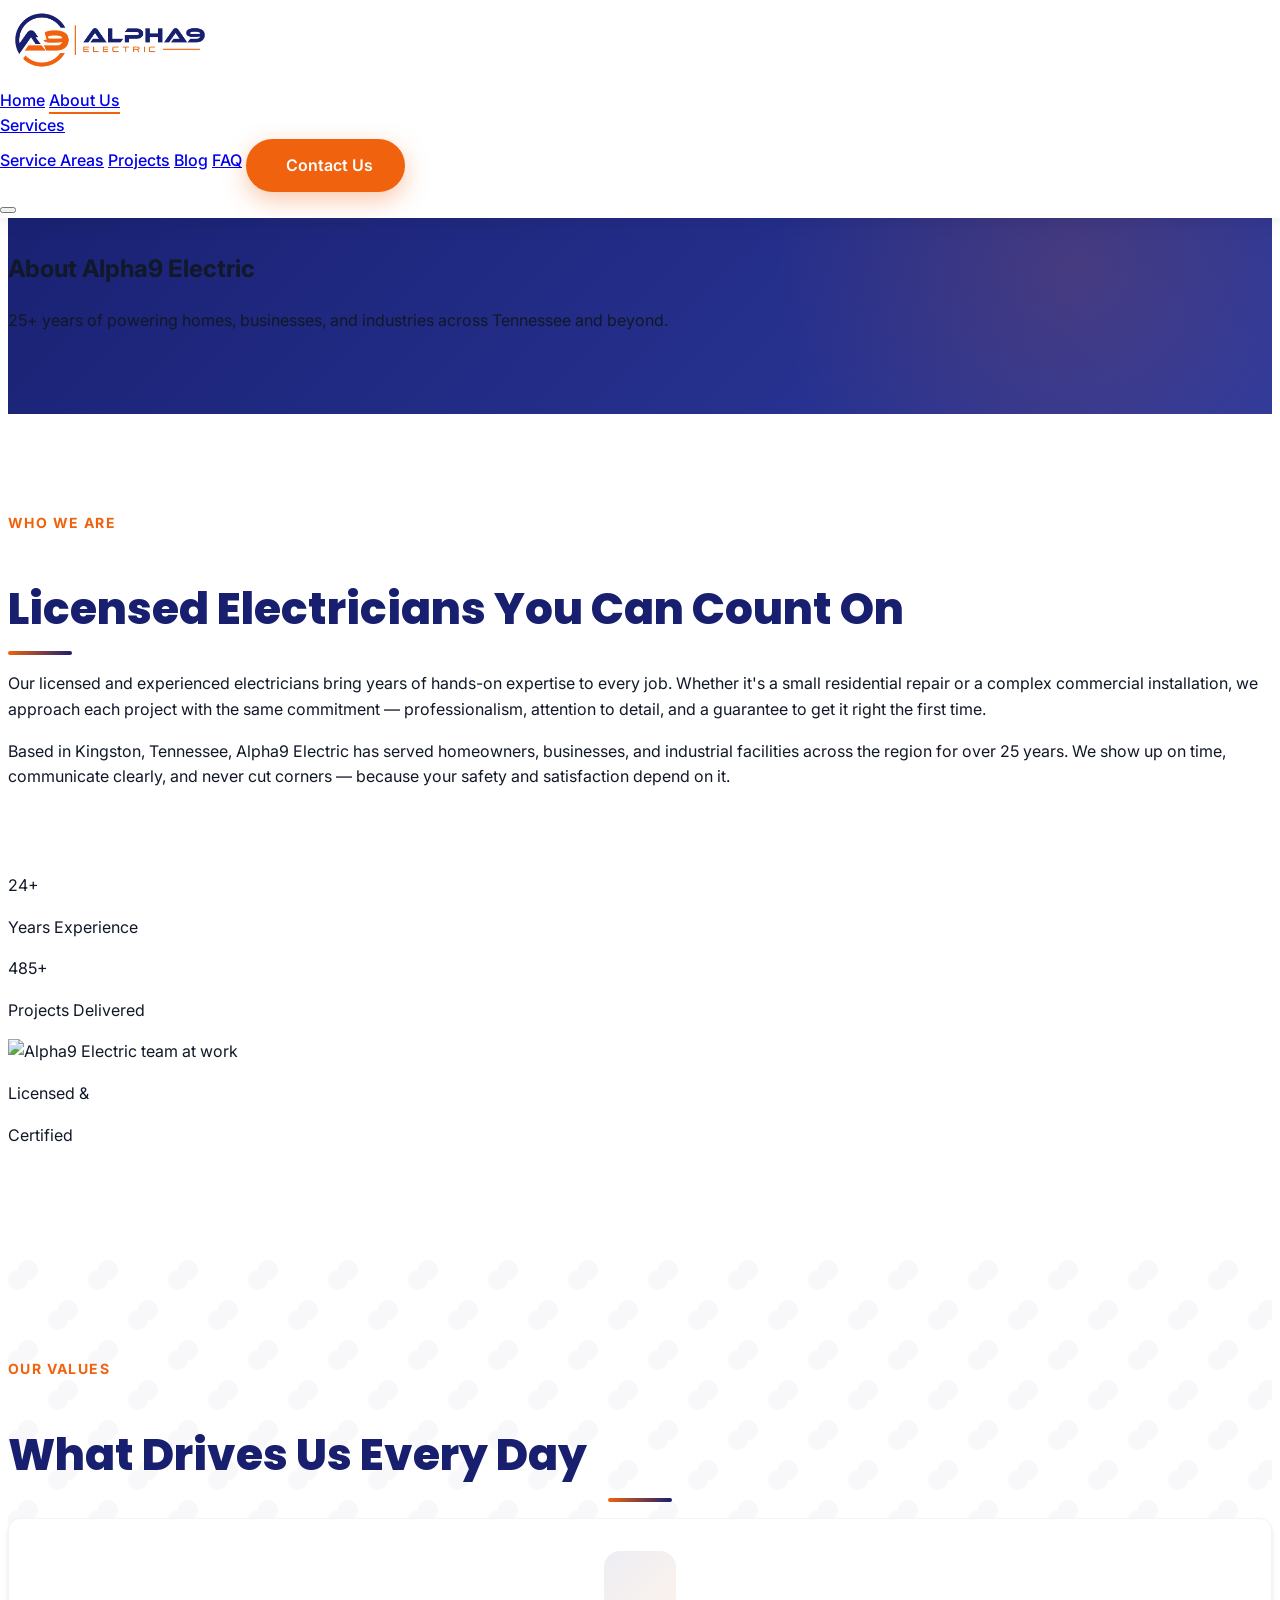
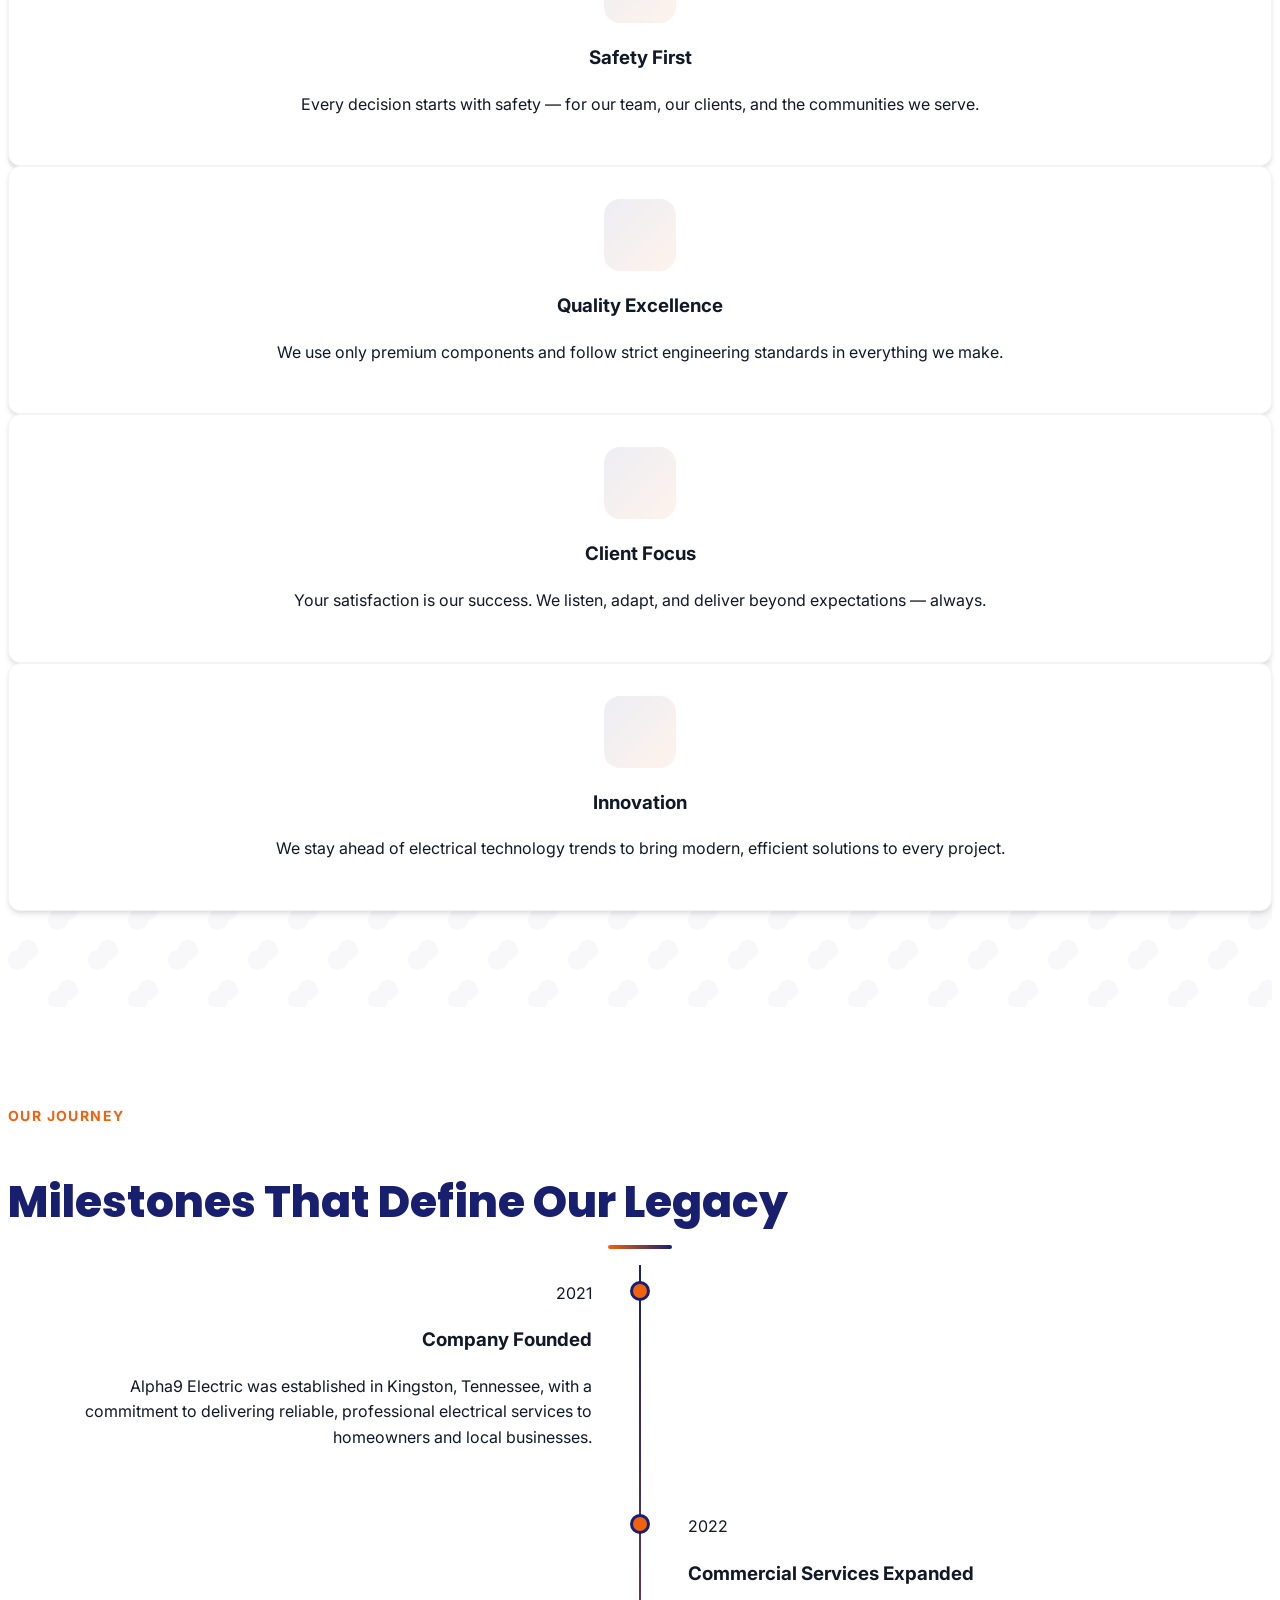
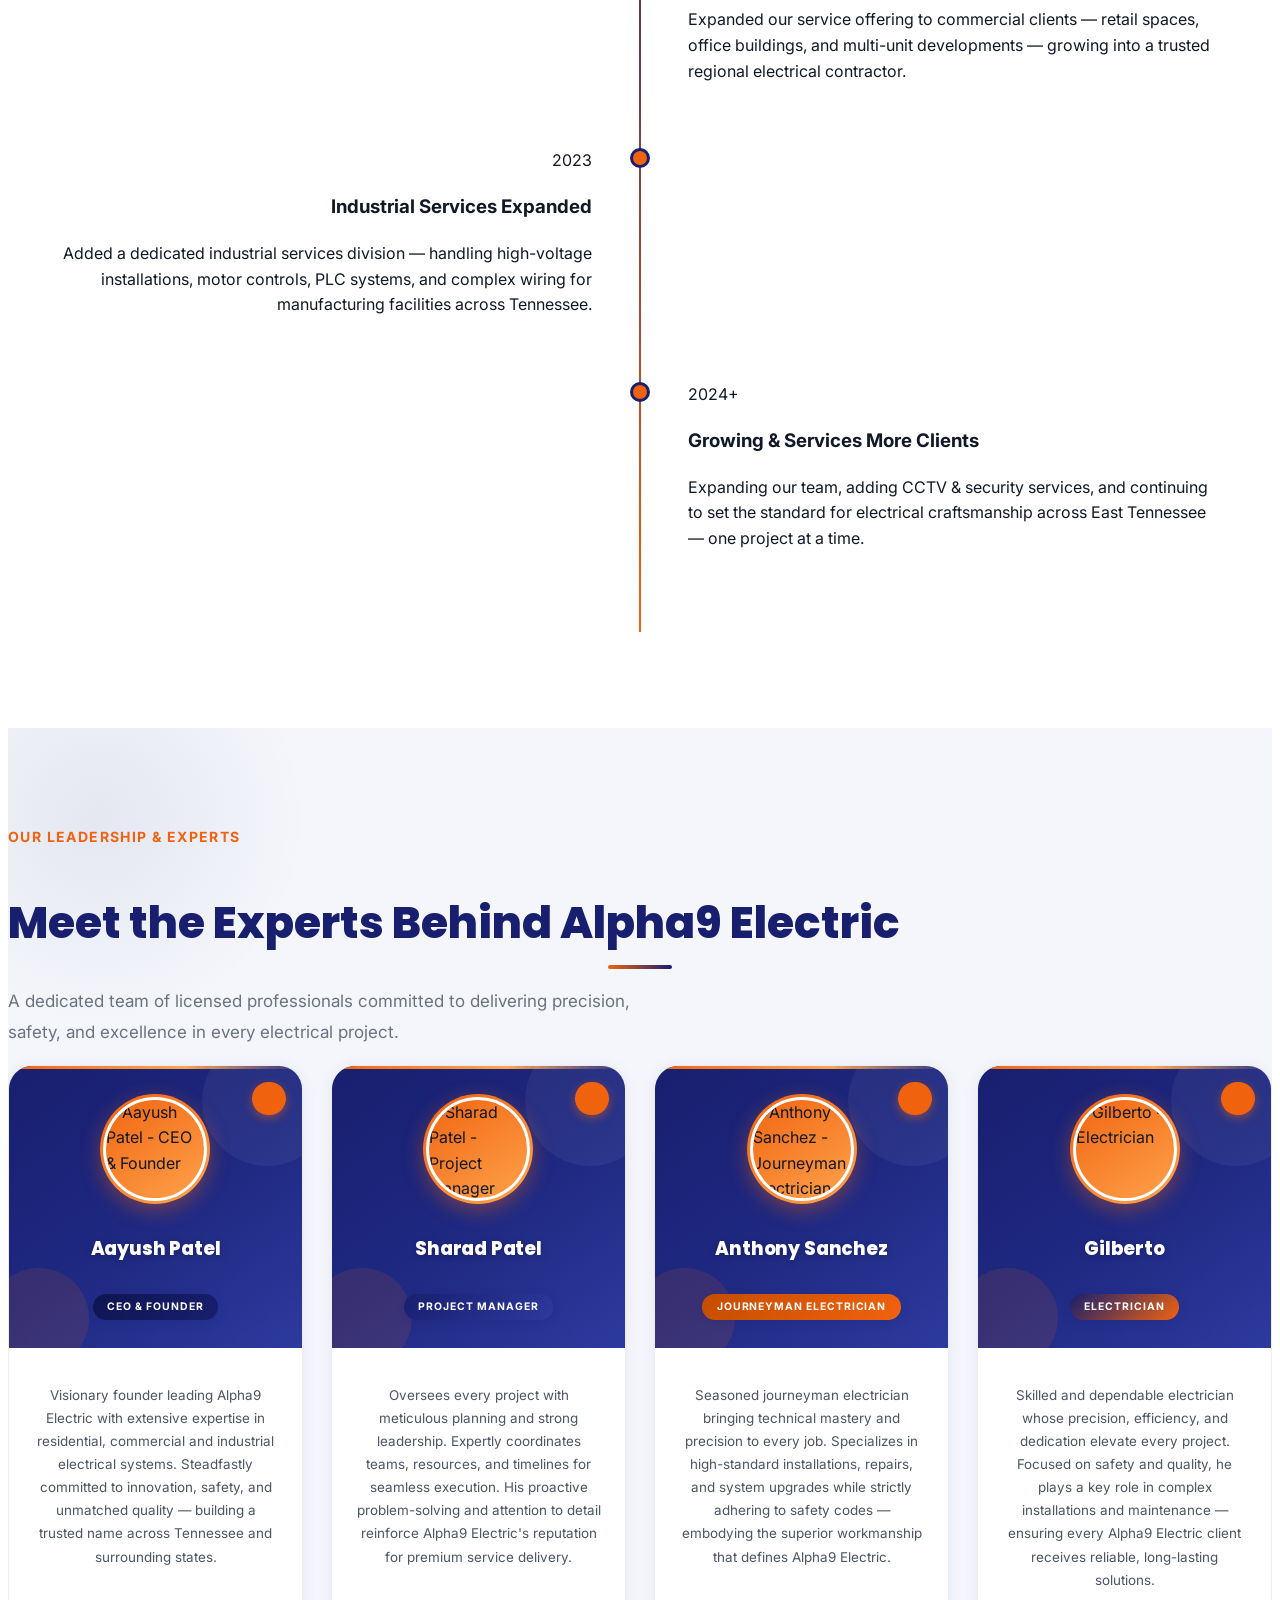
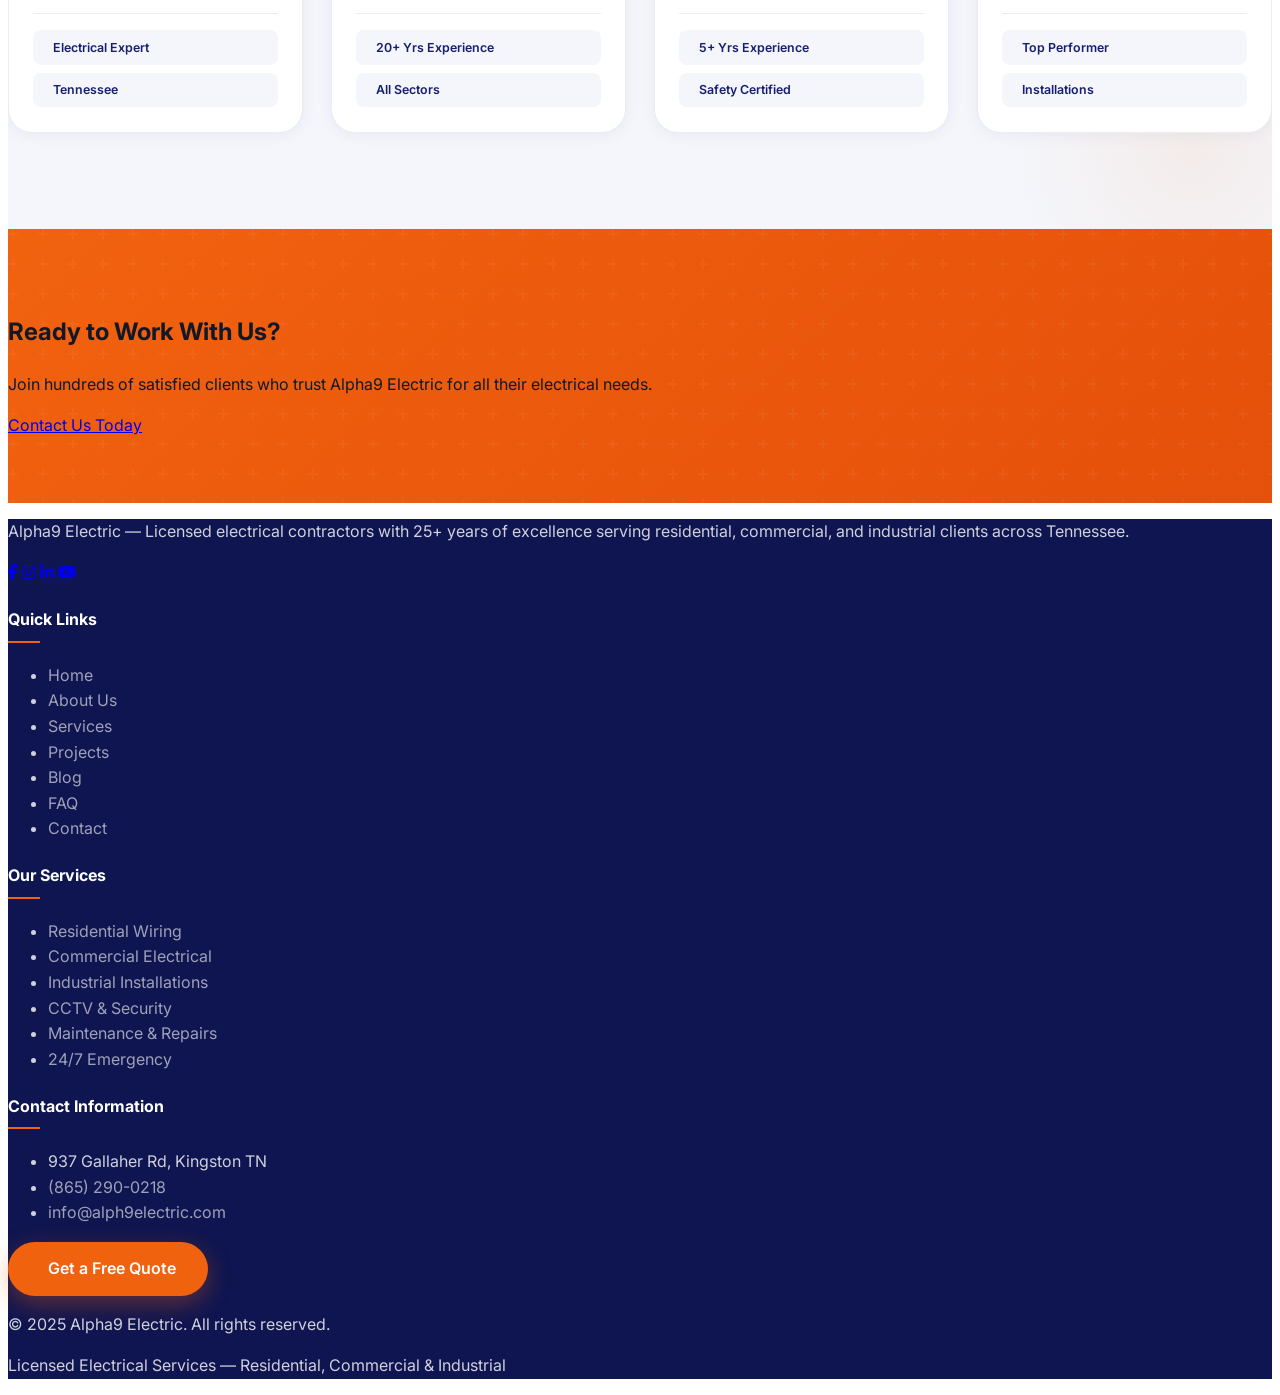
==== commit a8172ddd: "manage  section top and bottom padding as responsively" ====
--- a/about.html
+++ b/about.html
@@ -249,7 +249,7 @@
 </section>
 
 <!-- MISSION SECTION -->
-<section class="py-24 bg-white">
+<section class="section-padding bg-white">
   <div class="max-w-7xl mx-auto px-4">
     <div class="grid grid-cols-1 lg:grid-cols-2 gap-16 items-center">
       <div>
@@ -290,7 +290,7 @@
 </section>
 
 <!-- VALUES -->
-<section class="py-24 bg-gray-50 bg-pattern">
+<section class="section-padding bg-gray-50 bg-pattern">
   <div class="max-w-7xl mx-auto px-4">
     <div class="text-center mb-16">
       <span class="section-eyebrow fade-up">Our Values</span>
@@ -323,7 +323,7 @@
 </section>
 
 <!-- TIMELINE -->
-<section class="py-24 bg-white overflow-hidden">
+<section class="section-padding bg-white overflow-hidden">
   <div class="max-w-7xl mx-auto px-4">
     <div class="text-center mb-16">
       <span class="section-eyebrow fade-up">Our Journey</span>
@@ -368,7 +368,7 @@
 </section>
 
 <!-- TEAM SECTION -->
-<section class="py-24 team-section-bg" id="team">
+<section class="section-padding team-section-bg" id="team">
   <div class="max-w-7xl mx-auto px-4">
     <div class="text-center mb-16">
       <span class="section-eyebrow fade-up">Our Leadership &amp; Experts</span>
@@ -528,7 +528,7 @@
 
 
 <!-- CTA -->
-<section class="orange-banner py-20 text-white">
+<section class="orange-banner section-padding-sm text-white">
   <div class="max-w-4xl mx-auto px-4 text-center relative z-10">
     <h2 class="font-heading font-black text-4xl mb-5 fade-up">Ready to Work With Us?</h2>
     <p class="text-white/85 text-lg mb-8 fade-up stagger-1">Join hundreds of satisfied clients who trust Alpha9 Electric for all their electrical needs.</p>
--- a/style.css
+++ b/style.css
@@ -49,6 +49,36 @@
   line-height: 1.6;
 }
 
+/* ---- GLOBAL SECTION Top-Bottom PADDING ---- */
+.section-padding {
+  padding-top: 6rem;
+  padding-bottom: 6rem;
+}
+
+.section-padding-sm {
+  padding-top: 4rem;
+  padding-bottom: 4rem;
+}
+
+@media (max-width: 1024px) {
+  .section-padding {
+    padding-top: 4.5rem;
+    padding-bottom: 4.5rem;
+  }
+}
+
+@media (max-width: 768px) {
+  .section-padding {
+    padding-top: 3.5rem;
+    padding-bottom: 3.5rem;
+  }
+
+  .section-padding-sm {
+    padding-top: 2.5rem;
+    padding-bottom: 2.5rem;
+  }
+}
+
 /* ---- SCROLL PROGRESS BAR ---- */
 #scroll-progress {
   position: fixed;
@@ -1398,7 +1428,7 @@
   width: 420px;
   height: 420px;
   border-radius: 50%;
-  background: radial-gradient(circle, rgba(24,31,111,0.07) 0%, transparent 70%);
+  background: radial-gradient(circle, rgba(24, 31, 111, 0.07) 0%, transparent 70%);
   pointer-events: none;
 }
 
@@ -1410,7 +1440,7 @@
   width: 360px;
   height: 360px;
   border-radius: 50%;
-  background: radial-gradient(circle, rgba(241,98,15,0.07) 0%, transparent 70%);
+  background: radial-gradient(circle, rgba(241, 98, 15, 0.07) 0%, transparent 70%);
   pointer-events: none;
 }
 
@@ -1431,14 +1461,14 @@
   overflow: hidden;
   display: flex;
   flex-direction: column;
-  transition: transform 0.32s cubic-bezier(0.4,0,0.2,1),
-              box-shadow 0.32s cubic-bezier(0.4,0,0.2,1);
+  transition: transform 0.32s cubic-bezier(0.4, 0, 0.2, 1),
+    box-shadow 0.32s cubic-bezier(0.4, 0, 0.2, 1);
 }
 
 .team-card-v2:hover {
   transform: translateY(-8px);
-  box-shadow: 0 20px 50px -8px rgba(24,31,111,0.16),
-              0 4px 16px rgba(241,98,15,0.10);
+  box-shadow: 0 20px 50px -8px rgba(24, 31, 111, 0.16),
+    0 4px 16px rgba(241, 98, 15, 0.10);
 }
 
 /* ── Card Header ── */
@@ -1476,7 +1506,7 @@
   width: 130px;
   height: 130px;
   border-radius: 50%;
-  background: rgba(255,255,255,0.05);
+  background: rgba(255, 255, 255, 0.05);
 }
 
 .team-card-bg-pattern::after {
@@ -1487,7 +1517,7 @@
   width: 100px;
   height: 100px;
   border-radius: 50%;
-  background: rgba(241,98,15,0.12);
+  background: rgba(241, 98, 15, 0.12);
 }
 
 /* Orange diagonal stripe accent at header top */
@@ -1514,7 +1544,7 @@
   align-items: center;
   justify-content: center;
   color: #fff;
-  box-shadow: 0 3px 10px rgba(241,98,15,0.45);
+  box-shadow: 0 3px 10px rgba(241, 98, 15, 0.45);
   transition: transform 0.25s ease;
 }
 
@@ -1531,13 +1561,13 @@
   border-radius: 50%;
   padding: 3px;
   background: linear-gradient(145deg, var(--accent) 0%, #ffa54e 100%);
-  box-shadow: 0 6px 20px rgba(241,98,15,0.40);
+  box-shadow: 0 6px 20px rgba(241, 98, 15, 0.40);
   transition: transform 0.32s ease, box-shadow 0.32s ease;
 }
 
 .team-card-v2:hover .team-avatar-ring {
   transform: scale(1.07);
-  box-shadow: 0 10px 28px rgba(241,98,15,0.50);
+  box-shadow: 0 10px 28px rgba(241, 98, 15, 0.50);
 }
 
 .team-avatar {
@@ -1578,7 +1608,7 @@
   color: #ffffff;
   text-align: center;
   letter-spacing: -0.01em;
-  text-shadow: 0 1px 6px rgba(0,0,0,0.25);
+  text-shadow: 0 1px 6px rgba(0, 0, 0, 0.25);
 }
 
 /* ── Role badge — all use accent+primary theme ── */
@@ -1594,13 +1624,24 @@
   border-radius: 999px;
   background: linear-gradient(135deg, var(--primary) 0%, var(--primary-light) 100%);
   color: #fff;
-  box-shadow: 0 2px 8px rgba(24,31,111,0.20);
-}
-
-.team-badge-ceo      { background: linear-gradient(135deg, #0f1550 0%, #181f6f 100%); }
-.team-badge-pm       { background: linear-gradient(135deg, #181f6f 0%, #2d3a9e 100%); }
-.team-badge-journeyman { background: linear-gradient(135deg, var(--accent-dark) 0%, var(--accent) 100%); }
-.team-badge-electrician { background: linear-gradient(135deg, #181f6f 0%, var(--accent) 100%); }
+  box-shadow: 0 2px 8px rgba(24, 31, 111, 0.20);
+}
+
+.team-badge-ceo {
+  background: linear-gradient(135deg, #0f1550 0%, #181f6f 100%);
+}
+
+.team-badge-pm {
+  background: linear-gradient(135deg, #181f6f 0%, #2d3a9e 100%);
+}
+
+.team-badge-journeyman {
+  background: linear-gradient(135deg, var(--accent-dark) 0%, var(--accent) 100%);
+}
+
+.team-badge-electrician {
+  background: linear-gradient(135deg, #181f6f 0%, var(--accent) 100%);
+}
 
 /* ── Bio text ── */
 .team-card-bio {
@@ -1756,13 +1797,20 @@
   width: auto;
   height: auto;
   object-fit: contain;
-  filter: none; /* Always colorful */
-  opacity: 1; /* Fully visible */
+  filter: none;
+  /* Always colorful */
+  opacity: 1;
+  /* Fully visible */
 }
 
 @keyframes scroll-marquee {
-  0% { transform: translateX(0); }
-  100% { transform: translateX(calc(-100% / 2)); }
+  0% {
+    transform: translateX(0);
+  }
+
+  100% {
+    transform: translateX(calc(-100% / 2));
+  }
 }
 
 /* Mobile Adjustments */
@@ -1770,16 +1818,20 @@
   .clients-section {
     padding: 3rem 0;
   }
+
   .client-logo-item {
     width: 180px;
     height: 90px;
     padding: 1rem;
     border-radius: 1rem;
   }
+
   .marquee-container {
-    animation-duration: 25s; /* Slightly faster for small screens */
+    animation-duration: 25s;
+    /* Slightly faster for small screens */
     gap: 1rem;
   }
+
   .clients-section::before,
   .clients-section::after {
     width: 6rem;
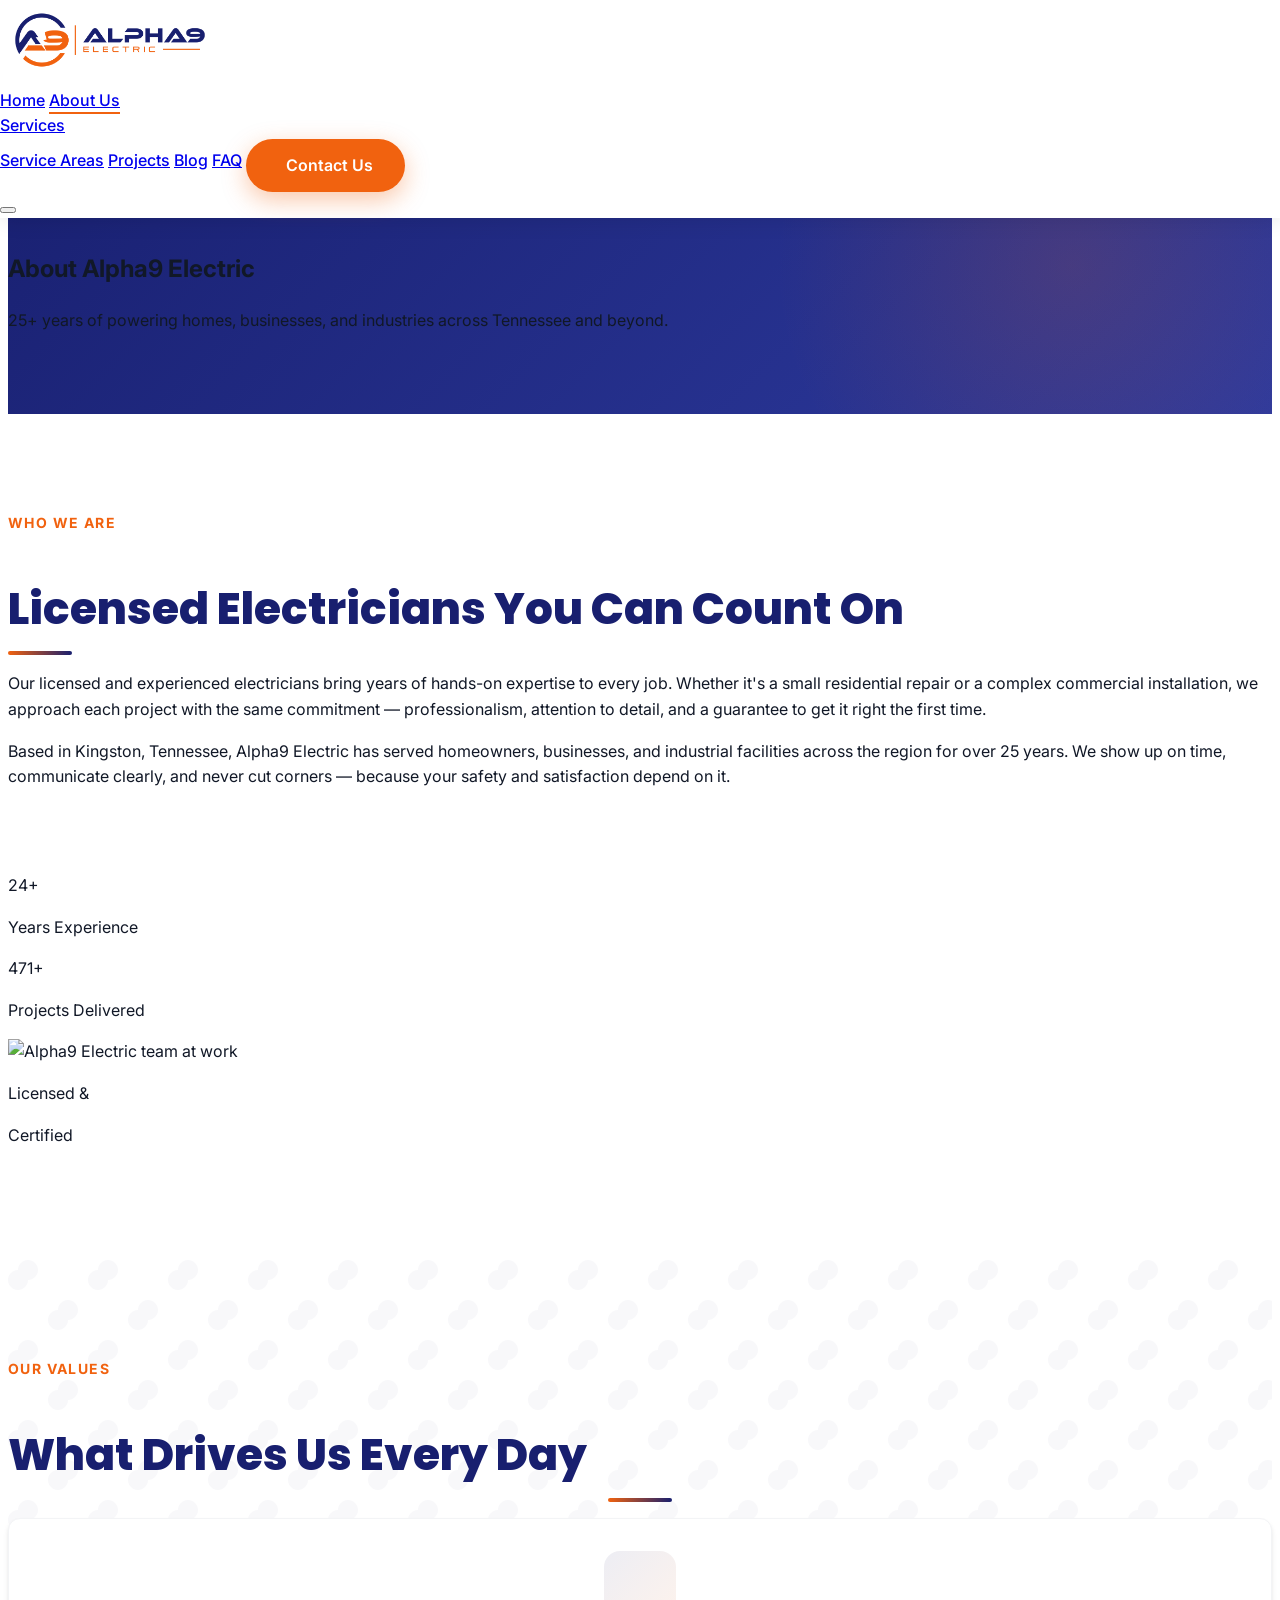
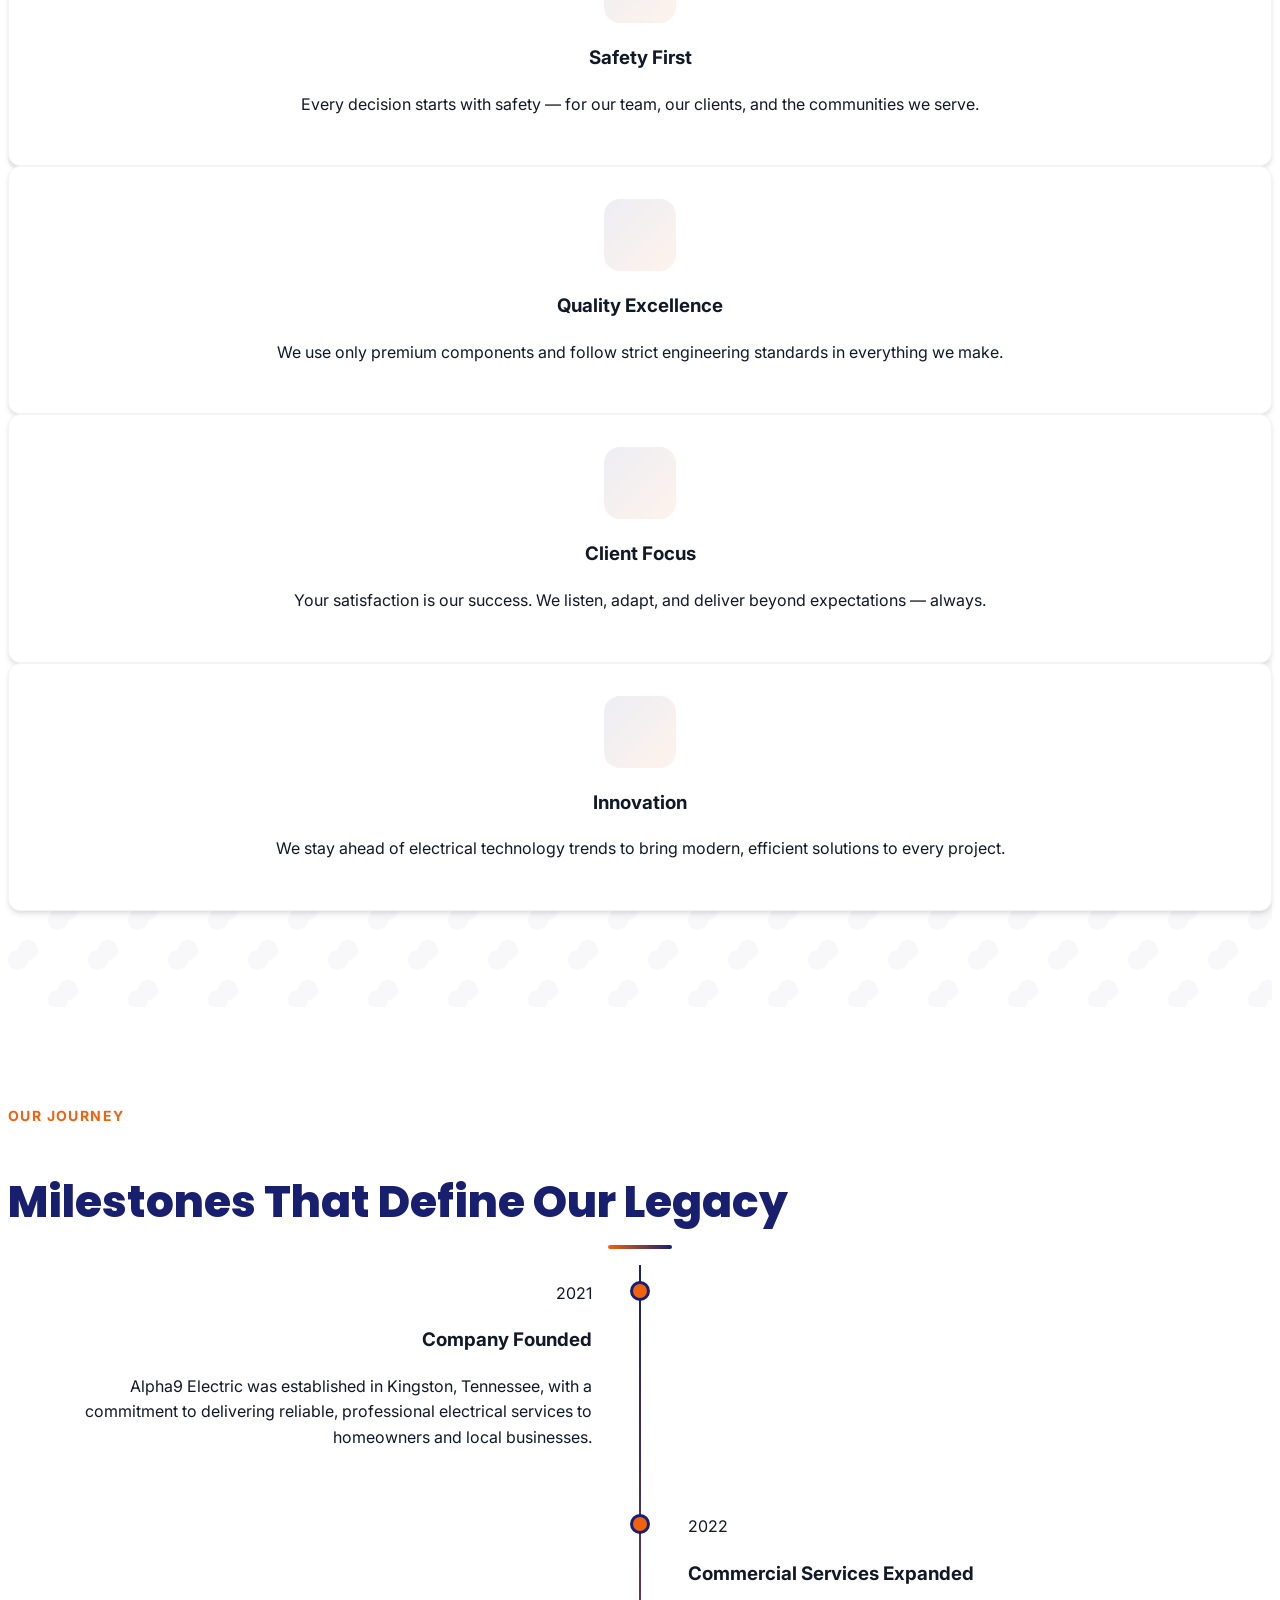
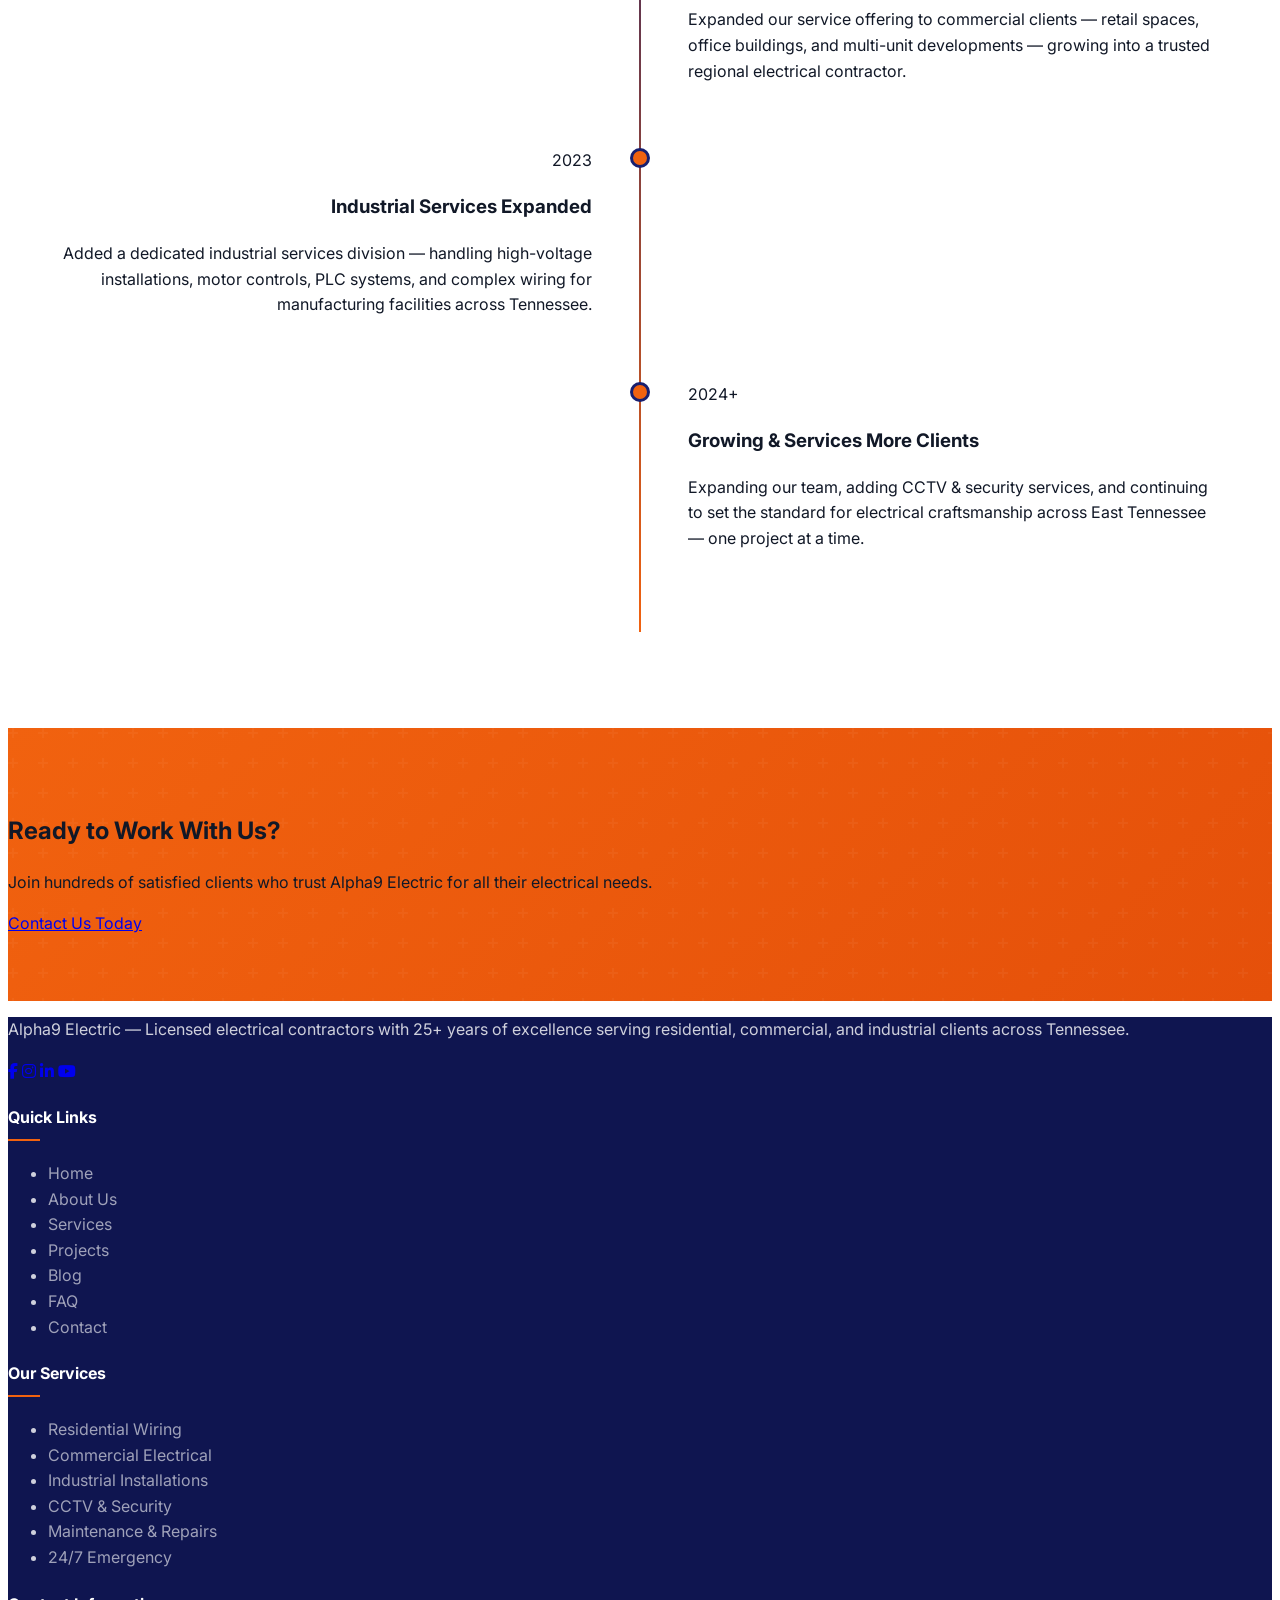
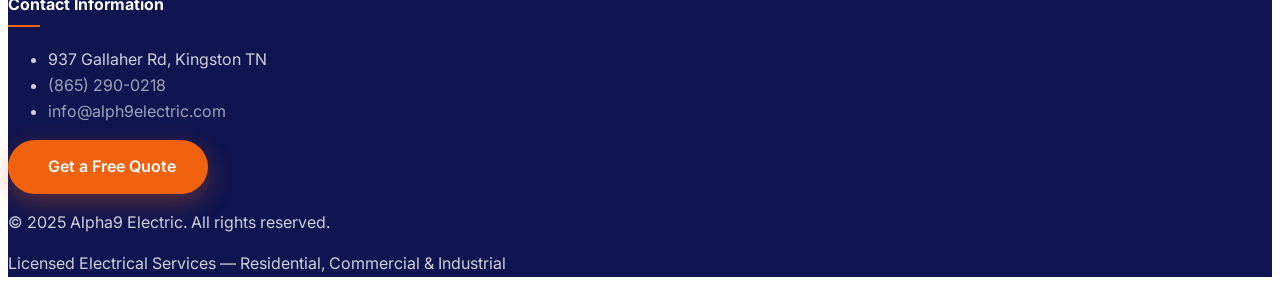
==== commit 434f2df2: "comment teams and expert section from about page" ====
--- a/about.html
+++ b/about.html
@@ -1,20 +1,22 @@
 <!DOCTYPE html>
 <html lang="en">
+
 <head>
   <meta charset="UTF-8" />
   <meta name="viewport" content="width=device-width, initial-scale=1.0" />
   <title>About Alpha9 Electric | Licensed Electricians in Tennessee Since 2021</title>
-  <meta name="description" content="Learn about Alpha9 Electric — licensed electricians with 25+ years of experience delivering residential, commercial, and industrial electrical services across East Tennessee. Based in Kingston, TN." />
+  <meta name="description"
+    content="Learn about Alpha9 Electric — licensed electricians with 25+ years of experience delivering residential, commercial, and industrial electrical services across East Tennessee. Based in Kingston, TN." />
   <meta name="author" content="Alpha9 Electric" />
   <meta name="robots" content="index, follow" />
 
-    <!-- favicon -->
+  <!-- favicon -->
   <link rel="icon" type="image/png" href="images/favicon/favicon-96x96.png" sizes="96x96" />
   <link rel="icon" type="image/svg+xml" href="images/favicon/favicon.svg" sizes="any" />
   <link rel="shortcut icon" href="images/favicon/favicon.ico" />
   <link rel="apple-touch-icon" sizes="180x180" href="images/favicon/apple-touch-icon.png" />
   <link rel="manifest" href="images/favicon/site.webmanifest" />
-  
+
   <!-- Canonical -->
   <link rel="canonical" href="https://alpha9electric.com/about.html" />
 
@@ -22,7 +24,8 @@
   <meta property="og:type" content="website" />
   <meta property="og:site_name" content="Alpha9 Electric" />
   <meta property="og:title" content="About Alpha9 Electric | Licensed Electricians in Tennessee" />
-  <meta property="og:description" content="25+ years of experience in residential, commercial & industrial electrical services across East Tennessee. Licensed, bonded & insured." />
+  <meta property="og:description"
+    content="25+ years of experience in residential, commercial & industrial electrical services across East Tennessee. Licensed, bonded & insured." />
   <meta property="og:url" content="https://alpha9electric.com/about.html" />
   <meta property="og:image" content="https://alpha9electric.com/images/electrician.jpg" />
   <meta property="og:image:width" content="1200" />
@@ -33,7 +36,8 @@
   <!-- Twitter Card -->
   <meta name="twitter:card" content="summary_large_image" />
   <meta name="twitter:title" content="About Alpha9 Electric | Licensed Electricians in Tennessee" />
-  <meta name="twitter:description" content="25+ years of electrical expertise across East Tennessee. Licensed, bonded & insured electricians based in Kingston, TN." />
+  <meta name="twitter:description"
+    content="25+ years of electrical expertise across East Tennessee. Licensed, bonded & insured electricians based in Kingston, TN." />
   <meta name="twitter:image" content="https://alpha9electric.com/images/electrician.jpg" />
 
   <!-- JSON-LD: AboutPage + BreadcrumbList -->
@@ -74,532 +78,645 @@
 
   <!-- Extra style for lightbox -->
   <style>
-    #lightbox { position:fixed; inset:0; background:rgba(0,0,0,.92); z-index:3000; display:flex; align-items:center; justify-content:center; opacity:0; pointer-events:none; transition:opacity .3s; padding:1rem; }
-    #lightbox.open { opacity:1; pointer-events:all; }
-    #lightbox img { max-width:100%; max-height:90vh; border-radius:.75rem; object-fit:contain; }
-    #lightbox-close { position:absolute; top:1.25rem; right:1.5rem; color:white; cursor:pointer; background:rgba(255,255,255,.15); border-radius:50%; width:2.75rem; height:2.75rem; display:flex; align-items:center; justify-content:center; border:none; transition:all .3s; }
-    #lightbox-close:hover { background:rgba(241,98,15,.8); }
+    #lightbox {
+      position: fixed;
+      inset: 0;
+      background: rgba(0, 0, 0, .92);
+      z-index: 3000;
+      display: flex;
+      align-items: center;
+      justify-content: center;
+      opacity: 0;
+      pointer-events: none;
+      transition: opacity .3s;
+      padding: 1rem;
+    }
+
+    #lightbox.open {
+      opacity: 1;
+      pointer-events: all;
+    }
+
+    #lightbox img {
+      max-width: 100%;
+      max-height: 90vh;
+      border-radius: .75rem;
+      object-fit: contain;
+    }
+
+    #lightbox-close {
+      position: absolute;
+      top: 1.25rem;
+      right: 1.5rem;
+      color: white;
+      cursor: pointer;
+      background: rgba(255, 255, 255, .15);
+      border-radius: 50%;
+      width: 2.75rem;
+      height: 2.75rem;
+      display: flex;
+      align-items: center;
+      justify-content: center;
+      border: none;
+      transition: all .3s;
+    }
+
+    #lightbox-close:hover {
+      background: rgba(241, 98, 15, .8);
+    }
   </style>
 </head>
+
 <body>
-<div id="scroll-progress"></div>
-
-<!-- TOP INFO BAR -->
-<div class="top-bar hidden md:block">
-  <div class="max-w-7xl mx-auto px-4 flex items-center justify-between">
-    <div class="flex items-center gap-6">
-      <a href="tel:8652900218" class="flex items-center gap-2 hover:text-accent transition-colors"><i data-lucide="phone" class="w-3.5 h-3.5"></i>(865) 290-0218</a>
-      <a href="mailto:info@alph9electric.com" class="flex items-center gap-2 hover:text-accent transition-colors"><i data-lucide="mail" class="w-3.5 h-3.5"></i>info@alph9electric.com</a>
-    </div>
-    <span class="flex items-center gap-1.5 text-green-400 font-medium"><i data-lucide="shield-check" class="w-3.5 h-3.5"></i>100% Satisfaction Guaranteed</span>
+  <div id="scroll-progress"></div>
+
+  <!-- TOP INFO BAR -->
+  <div class="top-bar hidden md:block">
+    <div class="max-w-7xl mx-auto px-4 flex items-center justify-between">
+      <div class="flex items-center gap-6">
+        <a href="tel:8652900218" class="flex items-center gap-2 hover:text-accent transition-colors"><i
+            data-lucide="phone" class="w-3.5 h-3.5"></i>(865) 290-0218</a>
+        <a href="mailto:info@alph9electric.com" class="flex items-center gap-2 hover:text-accent transition-colors"><i
+            data-lucide="mail" class="w-3.5 h-3.5"></i>info@alph9electric.com</a>
+      </div>
+      <span class="flex items-center gap-1.5 text-green-400 font-medium"><i data-lucide="shield-check"
+          class="w-3.5 h-3.5"></i>100% Satisfaction Guaranteed</span>
+    </div>
   </div>
-</div>
-
-<!-- NAVBAR -->
-<nav id="navbar" class="py-1 scrolled" style="background:white;box-shadow:0 2px 20px rgba(0,0,0,.1);">
-  <div class="max-w-7xl mx-auto px-4 flex items-center justify-between">
-    <a href="index.html" class="flex items-center gap-3">
-      <img src="images/logo.png" alt="Alpha9 Electric Logo" class="nav-logo-img w-auto object-contain" style="filter:none" />
-    </a>
-    <div class="hidden lg:flex items-center gap-8">
-      <a href="index.html" class="nav-link text-gray-800 text-sm font-medium">Home</a>
-      <a href="about.html" class="nav-link text-gray-800 text-sm font-medium active">About Us</a>
-      <div class="nav-services-wrapper">
-        <a href="services.html" class="nav-link nav-services-trigger text-gray-800 text-sm font-medium flex items-center gap-1">
-          Services <i data-lucide="chevron-down" class="w-3.5 h-3.5 nav-chevron"></i>
-        </a>
-        <div class="nav-mega-menu">
-          <div class="nav-mega-header">
-            <div class="nav-mega-header-left">
-              <div class="nav-mega-header-icon">
-                <i data-lucide="zap" class="w-5 h-5" style="color:#ffa070"></i>
-              </div>
-              <div class="nav-mega-header-text">
-                <strong>Electrical Services</strong>
-                <span>Licensed &amp; Professional</span>
-              </div>
-            </div>
-            <span class="nav-mega-header-badge">
-              <i data-lucide="clock" class="w-3 h-3"></i>
-              24/7 Emergency
-            </span>
-          </div>
-          <div class="nav-mega-inner">
-            <div class="nav-mega-col">
-              <div class="nav-mega-cat-header">
-                <div class="nav-mega-cat-icon" style="background:var(--primary)"><i data-lucide="home" class="w-4 h-4 text-white"></i></div>
-                <span class="nav-mega-cat-title">Residential</span>
-              </div>
-              <ul class="nav-mega-list">
-                <li><a href="services.html">New Construction Wiring</a></li>
-                <li><a href="services.html">Panel Upgrades &amp; Rewiring</a></li>
-                <li><a href="services.html">Lighting Installation</a></li>
-                <li><a href="services.html">Wiring Upgrades &amp; Repairs</a></li>
-                <li><a href="services.html">Circuit Breaker Services</a></li>
-                <li><a href="services.html">Ceiling Fan Installation</a></li>
-              </ul>
-            </div>
-            <div class="nav-mega-col">
-              <div class="nav-mega-cat-header">
-                <div class="nav-mega-cat-icon" style="background:var(--accent)"><i data-lucide="building-2" class="w-4 h-4 text-white"></i></div>
-                <span class="nav-mega-cat-title">Commercial</span>
-              </div>
-              <ul class="nav-mega-list">
-                <li><a href="services.html">Commercial Wiring</a></li>
-                <li><a href="services.html">Lighting Solutions</a></li>
-                <li><a href="services.html">Generator Installation</a></li>
-                <li><a href="services.html">Surge Protection</a></li>
-                <li><a href="services.html">AC System Wiring</a></li>
-                <li><a href="services.html">Cable/Phone Line Install</a></li>
-              </ul>
-            </div>
-            <div class="nav-mega-col">
-              <div class="nav-mega-cat-header">
-                <div class="nav-mega-cat-icon" style="background:var(--primary)"><i data-lucide="factory" class="w-4 h-4 text-white"></i></div>
-                <span class="nav-mega-cat-title">Industrial</span>
-              </div>
-              <ul class="nav-mega-list">
-                <li><a href="services.html">Industrial Wiring &amp; Controls</a></li>
-                <li><a href="services.html">Motor Control Centers</a></li>
-                <li><a href="services.html">PLC &amp; Automation</a></li>
-                <li><a href="services.html">High-Voltage Installations</a></li>
-                <li><a href="services.html">Electrical Retrofitting</a></li>
-              </ul>
-            </div>
-            <div class="nav-mega-col">
-              <div class="nav-mega-cat-header">
-                <div class="nav-mega-cat-icon" style="background:var(--accent)"><i data-lucide="camera" class="w-4 h-4 text-white"></i></div>
-                <span class="nav-mega-cat-title">CCTV &amp; Security</span>
-              </div>
-              <ul class="nav-mega-list">
-                <li><a href="services.html">CCTV Camera Installation</a></li>
-                <li><a href="services.html">Access Control Systems</a></li>
-                <li><a href="services.html">Alarm System Integration</a></li>
-                <li><a href="services.html">Network Cabling</a></li>
-                <li><a href="services.html">Remote Monitoring Setup</a></li>
-              </ul>
-            </div>
-          </div>
-          <div class="nav-mega-footer">
-            <a href="services.html" class="nav-mega-cta">
-              <i data-lucide="zap" class="w-4 h-4"></i>
-              View All Services
-              <i data-lucide="arrow-right" class="w-4 h-4"></i>
-            </a>
-            <div class="nav-mega-footer-right">
-              <span class="nav-mega-cta-pill">25+ Years Experience</span>
-            </div>
-          </div>
-        </div>
-      </div>
-      <a href="service-areas.html" class="nav-link text-gray-800 text-sm font-medium">Service Areas</a>
-      <a href="projects.html" class="nav-link text-gray-800 text-sm font-medium">Projects</a>
-      <a href="blog.html" class="nav-link text-gray-800 text-sm font-medium">Blog</a>
-      <a href="faq.html" class="nav-link text-gray-800 text-sm font-medium">FAQ</a>
-      <a href="contact.html" class="btn-primary text-sm py-2.5 px-5"><i data-lucide="phone" class="w-4 h-4"></i> Contact Us</a>
-    </div>
-    <button id="menu-btn" class="lg:hidden text-primary p-2"><i data-lucide="menu" class="w-6 h-6"></i></button>
+
+  <!-- NAVBAR -->
+  <nav id="navbar" class="py-1 scrolled" style="background:white;box-shadow:0 2px 20px rgba(0,0,0,.1);">
+    <div class="max-w-7xl mx-auto px-4 flex items-center justify-between">
+      <a href="index.html" class="flex items-center gap-3">
+        <img src="images/logo.png" alt="Alpha9 Electric Logo" class="nav-logo-img w-auto object-contain"
+          style="filter:none" />
+      </a>
+      <div class="hidden lg:flex items-center gap-8">
+        <a href="index.html" class="nav-link text-gray-800 text-sm font-medium">Home</a>
+        <a href="about.html" class="nav-link text-gray-800 text-sm font-medium active">About Us</a>
+        <div class="nav-services-wrapper">
+          <a href="services.html"
+            class="nav-link nav-services-trigger text-gray-800 text-sm font-medium flex items-center gap-1">
+            Services <i data-lucide="chevron-down" class="w-3.5 h-3.5 nav-chevron"></i>
+          </a>
+          <div class="nav-mega-menu">
+            <div class="nav-mega-header">
+              <div class="nav-mega-header-left">
+                <div class="nav-mega-header-icon">
+                  <i data-lucide="zap" class="w-5 h-5" style="color:#ffa070"></i>
+                </div>
+                <div class="nav-mega-header-text">
+                  <strong>Electrical Services</strong>
+                  <span>Licensed &amp; Professional</span>
+                </div>
+              </div>
+              <span class="nav-mega-header-badge">
+                <i data-lucide="clock" class="w-3 h-3"></i>
+                24/7 Emergency
+              </span>
+            </div>
+            <div class="nav-mega-inner">
+              <div class="nav-mega-col">
+                <div class="nav-mega-cat-header">
+                  <div class="nav-mega-cat-icon" style="background:var(--primary)"><i data-lucide="home"
+                      class="w-4 h-4 text-white"></i></div>
+                  <span class="nav-mega-cat-title">Residential</span>
+                </div>
+                <ul class="nav-mega-list">
+                  <li><a href="services.html">New Construction Wiring</a></li>
+                  <li><a href="services.html">Panel Upgrades &amp; Rewiring</a></li>
+                  <li><a href="services.html">Lighting Installation</a></li>
+                  <li><a href="services.html">Wiring Upgrades &amp; Repairs</a></li>
+                  <li><a href="services.html">Circuit Breaker Services</a></li>
+                  <li><a href="services.html">Ceiling Fan Installation</a></li>
+                </ul>
+              </div>
+              <div class="nav-mega-col">
+                <div class="nav-mega-cat-header">
+                  <div class="nav-mega-cat-icon" style="background:var(--accent)"><i data-lucide="building-2"
+                      class="w-4 h-4 text-white"></i></div>
+                  <span class="nav-mega-cat-title">Commercial</span>
+                </div>
+                <ul class="nav-mega-list">
+                  <li><a href="services.html">Commercial Wiring</a></li>
+                  <li><a href="services.html">Lighting Solutions</a></li>
+                  <li><a href="services.html">Generator Installation</a></li>
+                  <li><a href="services.html">Surge Protection</a></li>
+                  <li><a href="services.html">AC System Wiring</a></li>
+                  <li><a href="services.html">Cable/Phone Line Install</a></li>
+                </ul>
+              </div>
+              <div class="nav-mega-col">
+                <div class="nav-mega-cat-header">
+                  <div class="nav-mega-cat-icon" style="background:var(--primary)"><i data-lucide="factory"
+                      class="w-4 h-4 text-white"></i></div>
+                  <span class="nav-mega-cat-title">Industrial</span>
+                </div>
+                <ul class="nav-mega-list">
+                  <li><a href="services.html">Industrial Wiring &amp; Controls</a></li>
+                  <li><a href="services.html">Motor Control Centers</a></li>
+                  <li><a href="services.html">PLC &amp; Automation</a></li>
+                  <li><a href="services.html">High-Voltage Installations</a></li>
+                  <li><a href="services.html">Electrical Retrofitting</a></li>
+                </ul>
+              </div>
+              <div class="nav-mega-col">
+                <div class="nav-mega-cat-header">
+                  <div class="nav-mega-cat-icon" style="background:var(--accent)"><i data-lucide="camera"
+                      class="w-4 h-4 text-white"></i></div>
+                  <span class="nav-mega-cat-title">CCTV &amp; Security</span>
+                </div>
+                <ul class="nav-mega-list">
+                  <li><a href="services.html">CCTV Camera Installation</a></li>
+                  <li><a href="services.html">Access Control Systems</a></li>
+                  <li><a href="services.html">Alarm System Integration</a></li>
+                  <li><a href="services.html">Network Cabling</a></li>
+                  <li><a href="services.html">Remote Monitoring Setup</a></li>
+                </ul>
+              </div>
+            </div>
+            <div class="nav-mega-footer">
+              <a href="services.html" class="nav-mega-cta">
+                <i data-lucide="zap" class="w-4 h-4"></i>
+                View All Services
+                <i data-lucide="arrow-right" class="w-4 h-4"></i>
+              </a>
+              <div class="nav-mega-footer-right">
+                <span class="nav-mega-cta-pill">25+ Years Experience</span>
+              </div>
+            </div>
+          </div>
+        </div>
+        <a href="service-areas.html" class="nav-link text-gray-800 text-sm font-medium">Service Areas</a>
+        <a href="projects.html" class="nav-link text-gray-800 text-sm font-medium">Projects</a>
+        <a href="blog.html" class="nav-link text-gray-800 text-sm font-medium">Blog</a>
+        <a href="faq.html" class="nav-link text-gray-800 text-sm font-medium">FAQ</a>
+        <a href="contact.html" class="btn-primary text-sm py-2.5 px-5"><i data-lucide="phone" class="w-4 h-4"></i>
+          Contact Us</a>
+      </div>
+      <button id="menu-btn" class="lg:hidden text-primary p-2"><i data-lucide="menu" class="w-6 h-6"></i></button>
+    </div>
+  </nav>
+  <div id="mobile-menu">
+    <button id="menu-close" class="absolute top-6 right-6 text-white"><i data-lucide="x" class="w-8 h-8"></i></button>
+    <a href="index.html" class="mobile-nav-link">Home</a>
+    <a href="about.html" class="mobile-nav-link">About Us</a>
+    <div class="mobile-services-accordion" id="mobile-services-acc">
+      <button class="mobile-services-toggle"
+        onclick="document.getElementById('mobile-services-acc').classList.toggle('open')">
+        Services <i data-lucide="chevron-down" class="w-5 h-5 mobile-services-chevron"></i>
+      </button>
+      <div class="mobile-services-sub">
+        <span class="mobile-services-cat">Residential</span>
+        <a href="services.html">New Construction Wiring</a>
+        <a href="services.html">Panel Upgrades &amp; Rewiring</a>
+        <a href="services.html">Lighting Installation</a>
+        <span class="mobile-services-cat">Commercial</span>
+        <a href="services.html">Commercial Wiring</a>
+        <a href="services.html">Generator Installation</a>
+        <a href="services.html">Surge Protection</a>
+        <span class="mobile-services-cat">Industrial</span>
+        <a href="services.html">Industrial Wiring &amp; Controls</a>
+        <a href="services.html">PLC &amp; Automation</a>
+        <span class="mobile-services-cat">CCTV &amp; Security</span>
+        <a href="services.html">CCTV Camera Installation</a>
+        <a href="services.html">Access Control Systems</a>
+        <a href="services.html" class="mobile-services-viewall">View All Services →</a>
+      </div>
+    </div>
+    <a href="service-areas.html" class="mobile-nav-link">Service Areas</a>
+    <a href="projects.html" class="mobile-nav-link">Projects</a>
+    <a href="blog.html" class="mobile-nav-link">Blog</a>
+    <a href="faq.html" class="mobile-nav-link">FAQ</a>
+    <a href="contact.html" class="mobile-nav-link">Contact</a>
   </div>
-</nav>
-<div id="mobile-menu">
-  <button id="menu-close" class="absolute top-6 right-6 text-white"><i data-lucide="x" class="w-8 h-8"></i></button>
-  <a href="index.html" class="mobile-nav-link">Home</a>
-  <a href="about.html" class="mobile-nav-link">About Us</a>
-  <div class="mobile-services-accordion" id="mobile-services-acc">
-    <button class="mobile-services-toggle" onclick="document.getElementById('mobile-services-acc').classList.toggle('open')">
-      Services <i data-lucide="chevron-down" class="w-5 h-5 mobile-services-chevron"></i>
-    </button>
-    <div class="mobile-services-sub">
-      <span class="mobile-services-cat">Residential</span>
-      <a href="services.html">New Construction Wiring</a>
-      <a href="services.html">Panel Upgrades &amp; Rewiring</a>
-      <a href="services.html">Lighting Installation</a>
-      <span class="mobile-services-cat">Commercial</span>
-      <a href="services.html">Commercial Wiring</a>
-      <a href="services.html">Generator Installation</a>
-      <a href="services.html">Surge Protection</a>
-      <span class="mobile-services-cat">Industrial</span>
-      <a href="services.html">Industrial Wiring &amp; Controls</a>
-      <a href="services.html">PLC &amp; Automation</a>
-      <span class="mobile-services-cat">CCTV &amp; Security</span>
-      <a href="services.html">CCTV Camera Installation</a>
-      <a href="services.html">Access Control Systems</a>
-      <a href="services.html" class="mobile-services-viewall">View All Services →</a>
-    </div>
-  </div>
-  <a href="service-areas.html" class="mobile-nav-link">Service Areas</a>
-  <a href="projects.html" class="mobile-nav-link">Projects</a>
-  <a href="blog.html" class="mobile-nav-link">Blog</a>
-  <a href="faq.html" class="mobile-nav-link">FAQ</a>
-  <a href="contact.html" class="mobile-nav-link">Contact</a>
-</div>
-
-<!-- PAGE HERO -->
-<section class="page-hero">
-  <div class="max-w-7xl mx-auto px-4 text-center text-white relative z-10">
-    <!-- <nav class="flex items-center justify-center gap-2 text-sm text-white/60 mb-6">
+
+  <!-- PAGE HERO -->
+  <section class="page-hero">
+    <div class="max-w-7xl mx-auto px-4 text-center text-white relative z-10">
+      <!-- <nav class="flex items-center justify-center gap-2 text-sm text-white/60 mb-6">
       <a href="index.html" class="hover:text-white transition-colors">Home</a>
       <i data-lucide="chevron-right" class="w-3.5 h-3.5"></i>
       <span class="text-white">About Us</span>
     </nav> -->
-    <span class="section-eyebrow text-orange-300 fade-up">Our Story</span>
-    <h1 class="font-heading font-black text-4xl lg:text-6xl text-white mt-2 mb-4 fade-up stagger-1">About Alpha9 Electric</h1>
-    <p class="text-white/75 text-lg max-w-2xl mx-auto fade-up stagger-2">25+ years of powering homes, businesses, and industries across Tennessee and beyond.</p>
+      <span class="section-eyebrow text-orange-300 fade-up">Our Story</span>
+      <h1 class="font-heading font-black text-4xl lg:text-6xl text-white mt-2 mb-4 fade-up stagger-1">About Alpha9
+        Electric</h1>
+      <p class="text-white/75 text-lg max-w-2xl mx-auto fade-up stagger-2">25+ years of powering homes, businesses, and
+        industries across Tennessee and beyond.</p>
+    </div>
+  </section>
+
+  <!-- MISSION SECTION -->
+  <section class="section-padding bg-white">
+    <div class="max-w-7xl mx-auto px-4">
+      <div class="grid grid-cols-1 lg:grid-cols-2 gap-16 items-center">
+        <div>
+          <span class="section-eyebrow fade-up">Who We Are</span>
+          <h2 class="section-title fade-up stagger-1">Licensed Electricians You Can Count On</h2>
+          <div class="accent-divider fade-up stagger-2"></div>
+          <p class="text-gray-600 leading-relaxed mt-4 mb-5 fade-up stagger-2">
+            Our licensed and experienced electricians bring years of hands-on expertise to every job. Whether it's a
+            small residential repair or a complex commercial installation, we approach each project with the same
+            commitment — professionalism, attention to detail, and a guarantee to get it right the first time.
+          </p>
+          <p class="text-gray-600 leading-relaxed mb-5 fade-up stagger-3">
+            Based in Kingston, Tennessee, Alpha9 Electric has served homeowners, businesses, and industrial facilities
+            across the region for over 25 years. We show up on time, communicate clearly, and never cut corners —
+            because your safety and satisfaction depend on it.
+          </p>
+          <p class="text-gray-600 leading-relaxed mb-8 fade-up stagger-3">
+            With Alpha9 Electric, you're not just hiring an electrician — you're partnering with a team that takes pride
+            in every wire run, every panel installed, and every project completed. Workmanship built to last. Every
+            time.
+          </p>
+          <div class="grid grid-cols-2 gap-4 fade-up stagger-4">
+            <div class="bg-gray-50 rounded-xl p-4 text-center border border-gray-100">
+              <div class="text-3xl font-black font-heading text-primary"><span data-count="25">0</span><span
+                  class="text-accent">+</span></div>
+              <p class="text-sm text-gray-500 mt-1 font-medium">Years Experience</p>
+            </div>
+            <div class="bg-gray-50 rounded-xl p-4 text-center border border-gray-100">
+              <div class="text-3xl font-black font-heading text-primary"><span data-count="500">0</span><span
+                  class="text-accent">+</span></div>
+              <p class="text-sm text-gray-500 mt-1 font-medium">Projects Delivered</p>
+            </div>
+          </div>
+        </div>
+        <div class="relative fade-in">
+          <img src="https://images.unsplash.com/photo-1504328345606-18bbc8c9d7d1?w=800&q=80&auto=format&fit=crop"
+            alt="Alpha9 Electric team at work" class="rounded-2xl w-full h-[480px] object-cover shadow-2xl"
+            loading="lazy" />
+          <div class="absolute -bottom-6 -left-6 bg-accent rounded-2xl p-6 shadow-xl hidden md:block">
+            <i data-lucide="award" class="w-8 h-8 text-white mb-2"></i>
+            <p class="text-white font-bold">Licensed &</p>
+            <p class="text-white font-bold">Certified</p>
+          </div>
+        </div>
+      </div>
+    </div>
+  </section>
+
+  <!-- VALUES -->
+  <section class="section-padding bg-gray-50 bg-pattern">
+    <div class="max-w-7xl mx-auto px-4">
+      <div class="text-center mb-16">
+        <span class="section-eyebrow fade-up">Our Values</span>
+        <h2 class="section-title fade-up stagger-1">What Drives Us Every Day</h2>
+        <div class="accent-divider center fade-up stagger-2"></div>
+      </div>
+      <div class="grid grid-cols-1 md:grid-cols-2 lg:grid-cols-4 gap-8">
+        <div class="card service-card fade-up stagger-1">
+          <div class="icon-wrap"><i data-lucide="shield-check" class="w-7 h-7 text-primary"></i></div>
+          <h3 class="text-lg font-bold text-primary mb-3">Safety First</h3>
+          <p class="text-gray-600 text-sm leading-relaxed">Every decision starts with safety — for our team, our
+            clients, and the communities we serve.</p>
+        </div>
+        <div class="card service-card fade-up stagger-2">
+          <div class="icon-wrap"><i data-lucide="star" class="w-7 h-7 text-primary"></i></div>
+          <h3 class="text-lg font-bold text-primary mb-3">Quality Excellence</h3>
+          <p class="text-gray-600 text-sm leading-relaxed">We use only premium components and follow strict engineering
+            standards in everything we make.</p>
+        </div>
+        <div class="card service-card fade-up stagger-3">
+          <div class="icon-wrap"><i data-lucide="users" class="w-7 h-7 text-primary"></i></div>
+          <h3 class="text-lg font-bold text-primary mb-3">Client Focus</h3>
+          <p class="text-gray-600 text-sm leading-relaxed">Your satisfaction is our success. We listen, adapt, and
+            deliver beyond expectations — always.</p>
+        </div>
+        <div class="card service-card fade-up stagger-4">
+          <div class="icon-wrap"><i data-lucide="lightbulb" class="w-7 h-7 text-primary"></i></div>
+          <h3 class="text-lg font-bold text-primary mb-3">Innovation</h3>
+          <p class="text-gray-600 text-sm leading-relaxed">We stay ahead of electrical technology trends to bring
+            modern, efficient solutions to every project.</p>
+        </div>
+      </div>
+    </div>
+  </section>
+
+  <!-- TIMELINE -->
+  <section class="section-padding bg-white overflow-hidden">
+    <div class="max-w-7xl mx-auto px-4">
+      <div class="text-center mb-16">
+        <span class="section-eyebrow fade-up">Our Journey</span>
+        <h2 class="section-title fade-up stagger-1">Milestones That Define Our Legacy</h2>
+        <div class="accent-divider center fade-up stagger-2"></div>
+      </div>
+      <div class="timeline max-w-4xl mx-auto">
+        <div class="timeline-item left fade-up stagger-1">
+          <div class="timeline-dot"></div>
+          <div class="bg-gray-50 rounded-xl p-6 border border-gray-100 shadow-sm">
+            <span class="text-accent font-black text-2xl font-heading block mb-2">2021</span>
+            <h3 class="font-bold text-primary text-lg mb-2">Company Founded</h3>
+            <p class="text-gray-600 text-sm">Alpha9 Electric was established in Kingston, Tennessee, with a commitment
+              to delivering reliable, professional electrical services to homeowners and local businesses.</p>
+          </div>
+        </div>
+        <div class="timeline-item right fade-up stagger-2">
+          <div class="timeline-dot"></div>
+          <div class="bg-gray-50 rounded-xl p-6 border border-gray-100 shadow-sm">
+            <span class="text-accent font-black text-2xl font-heading block mb-2">2022</span>
+            <h3 class="font-bold text-primary text-lg mb-2">Commercial Services Expanded</h3>
+            <p class="text-gray-600 text-sm">Expanded our service offering to commercial clients — retail spaces, office
+              buildings, and multi-unit developments — growing into a trusted regional electrical contractor.</p>
+          </div>
+        </div>
+        <div class="timeline-item left fade-up stagger-3">
+          <div class="timeline-dot"></div>
+          <div class="bg-gray-50 rounded-xl p-6 border border-gray-100 shadow-sm">
+            <span class="text-accent font-black text-2xl font-heading block mb-2">2023</span>
+            <h3 class="font-bold text-primary text-lg mb-2">Industrial Services Expanded</h3>
+            <p class="text-gray-600 text-sm">Added a dedicated industrial services division — handling high-voltage
+              installations, motor controls, PLC systems, and complex wiring for manufacturing facilities across
+              Tennessee.</p>
+          </div>
+        </div>
+        <div class="timeline-item right fade-up stagger-4">
+          <div class="timeline-dot"></div>
+          <div class="bg-gray-50 rounded-xl p-6 border border-gray-100 shadow-sm">
+            <span class="text-accent font-black text-2xl font-heading block mb-2">2024+</span>
+            <h3 class="font-bold text-primary text-lg mb-2">Growing & Services More Clients</h3>
+            <p class="text-gray-600 text-sm">Expanding our team, adding CCTV & security services, and continuing to set
+              the standard for electrical craftsmanship across East Tennessee — one project at a time.</p>
+          </div>
+        </div>
+      </div>
+    </div>
+  </section>
+
+  <!-- TEAM SECTION -->
+  <!-- <section class="section-padding team-section-bg" id="team">
+    <div class="max-w-7xl mx-auto px-4">
+      <div class="text-center mb-16">
+        <span class="section-eyebrow fade-up">Our Leadership &amp; Experts</span>
+        <h2 class="section-title fade-up stagger-1">Meet the Experts Behind Alpha9 Electric</h2>
+        <div class="accent-divider center fade-up stagger-2"></div>
+        <p class="section-desc mx-auto mt-4 fade-up stagger-2">
+          A dedicated team of licensed professionals committed to delivering precision, safety, and excellence in every
+          electrical project.
+        </p>
+      </div>
+
+      <div class="team-grid-v2">
+
+        Member 1: Aayush Patel
+        <div class="team-card-v2 fade-up stagger-1">
+          <div class="team-card-header">
+            <div class="team-card-bg-pattern"></div>
+            <div class="team-header-icon">
+              <i data-lucide="crown" class="w-4 h-4"></i>
+            </div>
+            <div class="team-header-content">
+              <div class="team-avatar-ring">
+                <div class="team-avatar">
+                  <img src="https://images.unsplash.com/photo-1507003211169-0a1dd7228f2d?w=400&h=400&fit=crop&crop=face"
+                    alt="Aayush Patel - CEO & Founder" loading="lazy" />
+                </div>
+              </div>
+              <h3 class="team-card-name">Aayush Patel</h3>
+              <span class="team-card-badge team-badge-ceo">CEO &amp; Founder</span>
+            </div>
+          </div>
+          <div class="team-card-body">
+            <p class="team-card-bio">
+              Visionary founder leading Alpha9 Electric with extensive expertise in residential, commercial and
+              industrial electrical systems. Steadfastly committed to innovation, safety, and unmatched quality —
+              building a trusted name across Tennessee and surrounding states.
+            </p>
+            <div class="team-card-footer">
+              <div class="team-stat">
+                <i data-lucide="zap" class="w-3.5 h-3.5"></i>
+                <span>Electrical Expert</span>
+              </div>
+              <div class="team-stat">
+                <i data-lucide="map-pin" class="w-3.5 h-3.5"></i>
+                <span>Tennessee</span>
+              </div>
+            </div>
+          </div>
+        </div>
+
+        Member 2: Sharad Patel
+        <div class="team-card-v2 fade-up stagger-2">
+          <div class="team-card-header">
+            <div class="team-card-bg-pattern"></div>
+            <div class="team-header-icon">
+              <i data-lucide="briefcase" class="w-4 h-4"></i>
+            </div>
+            <div class="team-header-content">
+              <div class="team-avatar-ring">
+                <div class="team-avatar">
+                  <img src="https://images.unsplash.com/photo-1500648767791-00dcc994a43e?w=400&h=400&fit=crop&crop=face"
+                    alt="Sharad Patel - Project Manager" loading="lazy" />
+                </div>
+              </div>
+              <h3 class="team-card-name">Sharad Patel</h3>
+              <span class="team-card-badge team-badge-pm">Project Manager</span>
+            </div>
+          </div>
+          <div class="team-card-body">
+            <p class="team-card-bio">
+              Oversees every project with meticulous planning and strong leadership. Expertly coordinates teams,
+              resources, and timelines for seamless execution. His proactive problem-solving and attention to detail
+              reinforce Alpha9 Electric's reputation for premium service delivery.
+            </p>
+            <div class="team-card-footer">
+              <div class="team-stat">
+                <i data-lucide="calendar" class="w-3.5 h-3.5"></i>
+                <span>20+ Yrs Experience</span>
+              </div>
+              <div class="team-stat">
+                <i data-lucide="layers" class="w-3.5 h-3.5"></i>
+                <span>All Sectors</span>
+              </div>
+            </div>
+          </div>
+        </div>
+
+        Member 3: Anthony Sanchez
+        <div class="team-card-v2 fade-up stagger-3">
+          <div class="team-card-header">
+            <div class="team-card-bg-pattern"></div>
+            <div class="team-header-icon">
+              <i data-lucide="wrench" class="w-4 h-4"></i>
+            </div>
+            <div class="team-header-content">
+              <div class="team-avatar-ring">
+                <div class="team-avatar">
+                  <img src="https://images.unsplash.com/photo-1472099645785-5658abf4ff4e?w=400&h=400&fit=crop&crop=face"
+                    alt="Anthony Sanchez - Journeyman Electrician" loading="lazy" />
+                </div>
+              </div>
+              <h3 class="team-card-name">Anthony Sanchez</h3>
+              <span class="team-card-badge team-badge-journeyman">Journeyman Electrician</span>
+            </div>
+          </div>
+          <div class="team-card-body">
+            <p class="team-card-bio">
+              Seasoned journeyman electrician bringing technical mastery and precision to every job. Specializes in
+              high-standard installations, repairs, and system upgrades while strictly adhering to safety codes —
+              embodying the superior workmanship that defines Alpha9 Electric.
+            </p>
+            <div class="team-card-footer">
+              <div class="team-stat">
+                <i data-lucide="calendar" class="w-3.5 h-3.5"></i>
+                <span>5+ Yrs Experience</span>
+              </div>
+              <div class="team-stat">
+                <i data-lucide="shield-check" class="w-3.5 h-3.5"></i>
+                <span>Safety Certified</span>
+              </div>
+            </div>
+          </div>
+        </div>
+
+        Member 4: Gilberto
+        <div class="team-card-v2 fade-up stagger-4">
+          <div class="team-card-header">
+            <div class="team-card-bg-pattern"></div>
+            <div class="team-header-icon">
+              <i data-lucide="bolt" class="w-4 h-4"></i>
+            </div>
+            <div class="team-header-content">
+              <div class="team-avatar-ring">
+                <div class="team-avatar">
+                  <img src="https://images.unsplash.com/photo-1519085360753-af0119f7cbe7?w=400&h=400&fit=crop&crop=face"
+                    alt="Gilberto - Electrician" loading="lazy" />
+                </div>
+              </div>
+              <h3 class="team-card-name">Gilberto</h3>
+              <span class="team-card-badge team-badge-electrician">Electrician</span>
+            </div>
+          </div>
+          <div class="team-card-body">
+            <p class="team-card-bio">
+              Skilled and dependable electrician whose precision, efficiency, and dedication elevate every project.
+              Focused on safety and quality, he plays a key role in complex installations and maintenance — ensuring
+              every Alpha9 Electric client receives reliable, long-lasting solutions.
+            </p>
+            <div class="team-card-footer">
+              <div class="team-stat">
+                <i data-lucide="star" class="w-3.5 h-3.5"></i>
+                <span>Top Performer</span>
+              </div>
+              <div class="team-stat">
+                <i data-lucide="settings" class="w-3.5 h-3.5"></i>
+                <span>Installations</span>
+              </div>
+            </div>
+          </div>
+        </div>
+
+      </div>
+    </div>
+  </section> -->
+
+
+
+  <!-- CTA -->
+  <section class="orange-banner section-padding-sm text-white">
+    <div class="max-w-4xl mx-auto px-4 text-center relative z-10">
+      <h2 class="font-heading font-black text-4xl mb-5 fade-up">Ready to Work With Us?</h2>
+      <p class="text-white/85 text-lg mb-8 fade-up stagger-1">Join hundreds of satisfied clients who trust Alpha9
+        Electric for all their electrical needs.</p>
+      <a href="contact.html"
+        class="inline-flex items-center gap-2 bg-white text-accent font-bold px-8 py-4 rounded-full hover:-translate-y-1 transition-all duration-300 shadow-lg fade-up stagger-2">
+        <i data-lucide="send" class="w-5 h-5"></i> Contact Us Today
+      </a>
+    </div>
+  </section>
+
+  <!-- FOOTER -->
+  <footer class="footer pt-16 pb-8">
+    <div class="max-w-7xl mx-auto px-4">
+      <div class="grid grid-cols-1 md:grid-cols-2 lg:grid-cols-4 gap-12 mb-12">
+        <div class="lg:col-span-1">
+          <p class="text-white/60 text-sm leading-relaxed mb-6">Alpha9 Electric — Licensed electrical contractors with
+            25+ years of excellence serving residential, commercial, and industrial clients across Tennessee.</p>
+          <div class="flex gap-3">
+            <a href="https://www.facebook.com/alpha9electric" target="_blank" rel="noopener" aria-label="Facebook"
+              class="w-9 h-9 rounded-full bg-white/10 flex items-center justify-center text-white/70 hover:bg-accent hover:text-white transition-all"><i
+                class="fa-brands fa-facebook-f text-sm"></i></a>
+            <a href="https://www.instagram.com/alpha9electric" target="_blank" rel="noopener" aria-label="Instagram"
+              class="w-9 h-9 rounded-full bg-white/10 flex items-center justify-center text-white/70 hover:bg-accent hover:text-white transition-all"><i
+                class="fa-brands fa-instagram text-sm"></i></a>
+            <a href="https://www.linkedin.com/company/alpha9electric" target="_blank" rel="noopener"
+              aria-label="LinkedIn"
+              class="w-9 h-9 rounded-full bg-white/10 flex items-center justify-center text-white/70 hover:bg-accent hover:text-white transition-all"><i
+                class="fa-brands fa-linkedin-in text-sm"></i></a>
+            <a href="https://www.youtube.com/@alpha9electric" target="_blank" rel="noopener" aria-label="YouTube"
+              class="w-9 h-9 rounded-full bg-white/10 flex items-center justify-center text-white/70 hover:bg-accent hover:text-white transition-all"><i
+                class="fa-brands fa-youtube text-sm"></i></a>
+          </div>
+        </div>
+        <div>
+          <h4 class="footer-heading">Quick Links</h4>
+          <ul class="space-y-2.5">
+            <li><a href="index.html" class="footer-link text-sm flex items-center gap-1.5"><i
+                  data-lucide="chevron-right" class="w-3.5 h-3.5 text-accent"></i>Home</a></li>
+            <li><a href="about.html" class="footer-link text-sm flex items-center gap-1.5"><i
+                  data-lucide="chevron-right" class="w-3.5 h-3.5 text-accent"></i>About Us</a></li>
+            <li><a href="services.html" class="footer-link text-sm flex items-center gap-1.5"><i
+                  data-lucide="chevron-right" class="w-3.5 h-3.5 text-accent"></i>Services</a></li>
+            <li><a href="projects.html" class="footer-link text-sm flex items-center gap-1.5"><i
+                  data-lucide="chevron-right" class="w-3.5 h-3.5 text-accent"></i>Projects</a></li>
+            <li><a href="blog.html" class="footer-link text-sm flex items-center gap-1.5"><i data-lucide="chevron-right"
+                  class="w-3.5 h-3.5 text-accent"></i>Blog</a></li>
+            <li><a href="faq.html" class="footer-link text-sm flex items-center gap-1.5"><i data-lucide="chevron-right"
+                  class="w-3.5 h-3.5 text-accent"></i>FAQ</a></li>
+            <li><a href="contact.html" class="footer-link text-sm flex items-center gap-1.5"><i
+                  data-lucide="chevron-right" class="w-3.5 h-3.5 text-accent"></i>Contact</a></li>
+          </ul>
+        </div>
+        <div>
+          <h4 class="footer-heading">Our Services</h4>
+          <ul class="space-y-2.5">
+            <li><a href="services.html" class="footer-link text-sm flex items-center gap-1.5"><i
+                  data-lucide="chevron-right" class="w-3.5 h-3.5 text-accent"></i>Residential Wiring</a></li>
+            <li><a href="services.html" class="footer-link text-sm flex items-center gap-1.5"><i
+                  data-lucide="chevron-right" class="w-3.5 h-3.5 text-accent"></i>Commercial Electrical</a></li>
+            <li><a href="services.html" class="footer-link text-sm flex items-center gap-1.5"><i
+                  data-lucide="chevron-right" class="w-3.5 h-3.5 text-accent"></i>Industrial Installations</a></li>
+            <li><a href="services.html" class="footer-link text-sm flex items-center gap-1.5"><i
+                  data-lucide="chevron-right" class="w-3.5 h-3.5 text-accent"></i>CCTV & Security</a></li>
+            <li><a href="services.html" class="footer-link text-sm flex items-center gap-1.5"><i
+                  data-lucide="chevron-right" class="w-3.5 h-3.5 text-accent"></i>Maintenance & Repairs</a></li>
+            <li><a href="services.html" class="footer-link text-sm flex items-center gap-1.5"><i
+                  data-lucide="chevron-right" class="w-3.5 h-3.5 text-accent"></i>24/7 Emergency</a></li>
+          </ul>
+        </div>
+        <div>
+          <h4 class="footer-heading">Contact Information</h4>
+          <ul class="space-y-4">
+            <li class="flex items-start gap-3 text-sm text-white/70"><i data-lucide="map-pin"
+                class="w-4 h-4 text-accent mt-0.5 flex-shrink-0"></i>937 Gallaher Rd, Kingston TN</li>
+            <li><a href="tel:8652900218" class="flex items-center gap-3 text-sm footer-link"><i data-lucide="phone"
+                  class="w-4 h-4 text-accent flex-shrink-0"></i>(865) 290-0218</a></li>
+            <li><a href="mailto:info@alph9electric.com" class="flex items-center gap-3 text-sm footer-link"><i
+                  data-lucide="mail" class="w-4 h-4 text-accent flex-shrink-0"></i>info@alph9electric.com</a></li>
+          </ul>
+          <a href="contact.html" class="btn-primary mt-6 text-sm py-2.5 px-5 inline-flex"><i data-lucide="send"
+              class="w-4 h-4"></i> Get a Free Quote</a>
+        </div>
+      </div>
+      <div
+        class="border-t border-white/10 pt-8 flex flex-col md:flex-row items-center justify-between gap-4 text-sm text-white/40">
+        <p>© 2025 Alpha9 Electric. All rights reserved.</p>
+        <p>Licensed Electrical Services — Residential, Commercial & Industrial</p>
+      </div>
+    </div>
+  </footer>
+
+  <button id="back-to-top"><i data-lucide="chevron-up" class="w-5 h-5"></i></button>
+
+  <!-- LIGHTBOX -->
+  <div id="lightbox">
+    <button id="lightbox-close"><i data-lucide="x" class="w-5 h-5 text-white"></i></button>
+    <img id="lightbox-img" src="" alt="" />
   </div>
-</section>
-
-<!-- MISSION SECTION -->
-<section class="section-padding bg-white">
-  <div class="max-w-7xl mx-auto px-4">
-    <div class="grid grid-cols-1 lg:grid-cols-2 gap-16 items-center">
-      <div>
-        <span class="section-eyebrow fade-up">Who We Are</span>
-        <h2 class="section-title fade-up stagger-1">Licensed Electricians You Can Count On</h2>
-        <div class="accent-divider fade-up stagger-2"></div>
-        <p class="text-gray-600 leading-relaxed mt-4 mb-5 fade-up stagger-2">
-          Our licensed and experienced electricians bring years of hands-on expertise to every job. Whether it's a small residential repair or a complex commercial installation, we approach each project with the same commitment — professionalism, attention to detail, and a guarantee to get it right the first time.
-        </p>
-        <p class="text-gray-600 leading-relaxed mb-5 fade-up stagger-3">
-          Based in Kingston, Tennessee, Alpha9 Electric has served homeowners, businesses, and industrial facilities across the region for over 25 years. We show up on time, communicate clearly, and never cut corners — because your safety and satisfaction depend on it.
-        </p>
-        <p class="text-gray-600 leading-relaxed mb-8 fade-up stagger-3">
-          With Alpha9 Electric, you're not just hiring an electrician — you're partnering with a team that takes pride in every wire run, every panel installed, and every project completed. Workmanship built to last. Every time.
-        </p>
-        <div class="grid grid-cols-2 gap-4 fade-up stagger-4">
-          <div class="bg-gray-50 rounded-xl p-4 text-center border border-gray-100">
-            <div class="text-3xl font-black font-heading text-primary"><span data-count="25">0</span><span class="text-accent">+</span></div>
-            <p class="text-sm text-gray-500 mt-1 font-medium">Years Experience</p>
-          </div>
-          <div class="bg-gray-50 rounded-xl p-4 text-center border border-gray-100">
-            <div class="text-3xl font-black font-heading text-primary"><span data-count="500">0</span><span class="text-accent">+</span></div>
-            <p class="text-sm text-gray-500 mt-1 font-medium">Projects Delivered</p>
-          </div>
-        </div>
-      </div>
-      <div class="relative fade-in">
-        <img src="https://images.unsplash.com/photo-1504328345606-18bbc8c9d7d1?w=800&q=80&auto=format&fit=crop"
-             alt="Alpha9 Electric team at work" class="rounded-2xl w-full h-[480px] object-cover shadow-2xl" loading="lazy" />
-        <div class="absolute -bottom-6 -left-6 bg-accent rounded-2xl p-6 shadow-xl hidden md:block">
-          <i data-lucide="award" class="w-8 h-8 text-white mb-2"></i>
-          <p class="text-white font-bold">Licensed &</p>
-          <p class="text-white font-bold">Certified</p>
-        </div>
-      </div>
-    </div>
-  </div>
-</section>
-
-<!-- VALUES -->
-<section class="section-padding bg-gray-50 bg-pattern">
-  <div class="max-w-7xl mx-auto px-4">
-    <div class="text-center mb-16">
-      <span class="section-eyebrow fade-up">Our Values</span>
-      <h2 class="section-title fade-up stagger-1">What Drives Us Every Day</h2>
-      <div class="accent-divider center fade-up stagger-2"></div>
-    </div>
-    <div class="grid grid-cols-1 md:grid-cols-2 lg:grid-cols-4 gap-8">
-      <div class="card service-card fade-up stagger-1">
-        <div class="icon-wrap"><i data-lucide="shield-check" class="w-7 h-7 text-primary"></i></div>
-        <h3 class="text-lg font-bold text-primary mb-3">Safety First</h3>
-        <p class="text-gray-600 text-sm leading-relaxed">Every decision starts with safety — for our team, our clients, and the communities we serve.</p>
-      </div>
-      <div class="card service-card fade-up stagger-2">
-        <div class="icon-wrap"><i data-lucide="star" class="w-7 h-7 text-primary"></i></div>
-        <h3 class="text-lg font-bold text-primary mb-3">Quality Excellence</h3>
-        <p class="text-gray-600 text-sm leading-relaxed">We use only premium components and follow strict engineering standards in everything we make.</p>
-      </div>
-      <div class="card service-card fade-up stagger-3">
-        <div class="icon-wrap"><i data-lucide="users" class="w-7 h-7 text-primary"></i></div>
-        <h3 class="text-lg font-bold text-primary mb-3">Client Focus</h3>
-        <p class="text-gray-600 text-sm leading-relaxed">Your satisfaction is our success. We listen, adapt, and deliver beyond expectations — always.</p>
-      </div>
-      <div class="card service-card fade-up stagger-4">
-        <div class="icon-wrap"><i data-lucide="lightbulb" class="w-7 h-7 text-primary"></i></div>
-        <h3 class="text-lg font-bold text-primary mb-3">Innovation</h3>
-        <p class="text-gray-600 text-sm leading-relaxed">We stay ahead of electrical technology trends to bring modern, efficient solutions to every project.</p>
-      </div>
-    </div>
-  </div>
-</section>
-
-<!-- TIMELINE -->
-<section class="section-padding bg-white overflow-hidden">
-  <div class="max-w-7xl mx-auto px-4">
-    <div class="text-center mb-16">
-      <span class="section-eyebrow fade-up">Our Journey</span>
-      <h2 class="section-title fade-up stagger-1">Milestones That Define Our Legacy</h2>
-      <div class="accent-divider center fade-up stagger-2"></div>
-    </div>
-    <div class="timeline max-w-4xl mx-auto">
-      <div class="timeline-item left fade-up stagger-1">
-        <div class="timeline-dot"></div>
-        <div class="bg-gray-50 rounded-xl p-6 border border-gray-100 shadow-sm">
-          <span class="text-accent font-black text-2xl font-heading block mb-2">2021</span>
-          <h3 class="font-bold text-primary text-lg mb-2">Company Founded</h3>
-          <p class="text-gray-600 text-sm">Alpha9 Electric was established in Kingston, Tennessee, with a commitment to delivering reliable, professional electrical services to homeowners and local businesses.</p>
-        </div>
-      </div>
-      <div class="timeline-item right fade-up stagger-2">
-        <div class="timeline-dot"></div>
-        <div class="bg-gray-50 rounded-xl p-6 border border-gray-100 shadow-sm">
-          <span class="text-accent font-black text-2xl font-heading block mb-2">2022</span>
-          <h3 class="font-bold text-primary text-lg mb-2">Commercial Services Expanded</h3>
-          <p class="text-gray-600 text-sm">Expanded our service offering to commercial clients — retail spaces, office buildings, and multi-unit developments — growing into a trusted regional electrical contractor.</p>
-        </div>
-      </div>
-      <div class="timeline-item left fade-up stagger-3">
-        <div class="timeline-dot"></div>
-        <div class="bg-gray-50 rounded-xl p-6 border border-gray-100 shadow-sm">
-          <span class="text-accent font-black text-2xl font-heading block mb-2">2023</span>
-          <h3 class="font-bold text-primary text-lg mb-2">Industrial Services Expanded</h3>
-          <p class="text-gray-600 text-sm">Added a dedicated industrial services division — handling high-voltage installations, motor controls, PLC systems, and complex wiring for manufacturing facilities across Tennessee.</p>
-        </div>
-      </div>
-      <div class="timeline-item right fade-up stagger-4">
-        <div class="timeline-dot"></div>
-        <div class="bg-gray-50 rounded-xl p-6 border border-gray-100 shadow-sm">
-          <span class="text-accent font-black text-2xl font-heading block mb-2">2024+</span>
-          <h3 class="font-bold text-primary text-lg mb-2">Growing & Services More Clients</h3>
-          <p class="text-gray-600 text-sm">Expanding our team, adding CCTV & security services, and continuing to set the standard for electrical craftsmanship across East Tennessee — one project at a time.</p>
-        </div>
-      </div>
-    </div>
-  </div>
-</section>
-
-<!-- TEAM SECTION -->
-<section class="section-padding team-section-bg" id="team">
-  <div class="max-w-7xl mx-auto px-4">
-    <div class="text-center mb-16">
-      <span class="section-eyebrow fade-up">Our Leadership &amp; Experts</span>
-      <h2 class="section-title fade-up stagger-1">Meet the Experts Behind Alpha9 Electric</h2>
-      <div class="accent-divider center fade-up stagger-2"></div>
-      <p class="section-desc mx-auto mt-4 fade-up stagger-2">
-        A dedicated team of licensed professionals committed to delivering precision, safety, and excellence in every electrical project.
-      </p>
-    </div>
-
-    <div class="team-grid-v2">
-
-      <!-- Member 1: Aayush Patel -->
-      <div class="team-card-v2 fade-up stagger-1">
-        <div class="team-card-header">
-          <div class="team-card-bg-pattern"></div>
-          <div class="team-header-icon">
-            <i data-lucide="crown" class="w-4 h-4"></i>
-          </div>
-          <div class="team-header-content">
-            <div class="team-avatar-ring">
-              <div class="team-avatar">
-                <img src="https://images.unsplash.com/photo-1507003211169-0a1dd7228f2d?w=400&h=400&fit=crop&crop=face"
-                     alt="Aayush Patel - CEO & Founder" loading="lazy" />
-              </div>
-            </div>
-            <h3 class="team-card-name">Aayush Patel</h3>
-            <span class="team-card-badge team-badge-ceo">CEO &amp; Founder</span>
-          </div>
-        </div>
-        <div class="team-card-body">
-          <p class="team-card-bio">
-            Visionary founder leading Alpha9 Electric with extensive expertise in residential, commercial and industrial electrical systems. Steadfastly committed to innovation, safety, and unmatched quality — building a trusted name across Tennessee and surrounding states.
-          </p>
-          <div class="team-card-footer">
-            <div class="team-stat">
-              <i data-lucide="zap" class="w-3.5 h-3.5"></i>
-              <span>Electrical Expert</span>
-            </div>
-            <div class="team-stat">
-              <i data-lucide="map-pin" class="w-3.5 h-3.5"></i>
-              <span>Tennessee</span>
-            </div>
-          </div>
-        </div>
-      </div>
-
-      <!-- Member 2: Sharad Patel -->
-      <div class="team-card-v2 fade-up stagger-2">
-        <div class="team-card-header">
-          <div class="team-card-bg-pattern"></div>
-          <div class="team-header-icon">
-            <i data-lucide="briefcase" class="w-4 h-4"></i>
-          </div>
-          <div class="team-header-content">
-            <div class="team-avatar-ring">
-              <div class="team-avatar">
-                <img src="https://images.unsplash.com/photo-1500648767791-00dcc994a43e?w=400&h=400&fit=crop&crop=face"
-                     alt="Sharad Patel - Project Manager" loading="lazy" />
-              </div>
-            </div>
-            <h3 class="team-card-name">Sharad Patel</h3>
-            <span class="team-card-badge team-badge-pm">Project Manager</span>
-          </div>
-        </div>
-        <div class="team-card-body">
-          <p class="team-card-bio">
-            Oversees every project with meticulous planning and strong leadership. Expertly coordinates teams, resources, and timelines for seamless execution. His proactive problem-solving and attention to detail reinforce Alpha9 Electric's reputation for premium service delivery.
-          </p>
-          <div class="team-card-footer">
-            <div class="team-stat">
-              <i data-lucide="calendar" class="w-3.5 h-3.5"></i>
-              <span>20+ Yrs Experience</span>
-            </div>
-            <div class="team-stat">
-              <i data-lucide="layers" class="w-3.5 h-3.5"></i>
-              <span>All Sectors</span>
-            </div>
-          </div>
-        </div>
-      </div>
-
-      <!-- Member 3: Anthony Sanchez -->
-      <div class="team-card-v2 fade-up stagger-3">
-        <div class="team-card-header">
-          <div class="team-card-bg-pattern"></div>
-          <div class="team-header-icon">
-            <i data-lucide="wrench" class="w-4 h-4"></i>
-          </div>
-          <div class="team-header-content">
-            <div class="team-avatar-ring">
-              <div class="team-avatar">
-                <img src="https://images.unsplash.com/photo-1472099645785-5658abf4ff4e?w=400&h=400&fit=crop&crop=face"
-                     alt="Anthony Sanchez - Journeyman Electrician" loading="lazy" />
-              </div>
-            </div>
-            <h3 class="team-card-name">Anthony Sanchez</h3>
-            <span class="team-card-badge team-badge-journeyman">Journeyman Electrician</span>
-          </div>
-        </div>
-        <div class="team-card-body">
-          <p class="team-card-bio">
-            Seasoned journeyman electrician bringing technical mastery and precision to every job. Specializes in high-standard installations, repairs, and system upgrades while strictly adhering to safety codes — embodying the superior workmanship that defines Alpha9 Electric.
-          </p>
-          <div class="team-card-footer">
-            <div class="team-stat">
-              <i data-lucide="calendar" class="w-3.5 h-3.5"></i>
-              <span>5+ Yrs Experience</span>
-            </div>
-            <div class="team-stat">
-              <i data-lucide="shield-check" class="w-3.5 h-3.5"></i>
-              <span>Safety Certified</span>
-            </div>
-          </div>
-        </div>
-      </div>
-
-      <!-- Member 4: Gilberto -->
-      <div class="team-card-v2 fade-up stagger-4">
-        <div class="team-card-header">
-          <div class="team-card-bg-pattern"></div>
-          <div class="team-header-icon">
-            <i data-lucide="bolt" class="w-4 h-4"></i>
-          </div>
-          <div class="team-header-content">
-            <div class="team-avatar-ring">
-              <div class="team-avatar">
-                <img src="https://images.unsplash.com/photo-1519085360753-af0119f7cbe7?w=400&h=400&fit=crop&crop=face"
-                     alt="Gilberto - Electrician" loading="lazy" />
-              </div>
-            </div>
-            <h3 class="team-card-name">Gilberto</h3>
-            <span class="team-card-badge team-badge-electrician">Electrician</span>
-          </div>
-        </div>
-        <div class="team-card-body">
-          <p class="team-card-bio">
-            Skilled and dependable electrician whose precision, efficiency, and dedication elevate every project. Focused on safety and quality, he plays a key role in complex installations and maintenance — ensuring every Alpha9 Electric client receives reliable, long-lasting solutions.
-          </p>
-          <div class="team-card-footer">
-            <div class="team-stat">
-              <i data-lucide="star" class="w-3.5 h-3.5"></i>
-              <span>Top Performer</span>
-            </div>
-            <div class="team-stat">
-              <i data-lucide="settings" class="w-3.5 h-3.5"></i>
-              <span>Installations</span>
-            </div>
-          </div>
-        </div>
-      </div>
-
-    </div>
-  </div>
-</section>
-
-
-
-<!-- CTA -->
-<section class="orange-banner section-padding-sm text-white">
-  <div class="max-w-4xl mx-auto px-4 text-center relative z-10">
-    <h2 class="font-heading font-black text-4xl mb-5 fade-up">Ready to Work With Us?</h2>
-    <p class="text-white/85 text-lg mb-8 fade-up stagger-1">Join hundreds of satisfied clients who trust Alpha9 Electric for all their electrical needs.</p>
-    <a href="contact.html" class="inline-flex items-center gap-2 bg-white text-accent font-bold px-8 py-4 rounded-full hover:-translate-y-1 transition-all duration-300 shadow-lg fade-up stagger-2">
-      <i data-lucide="send" class="w-5 h-5"></i> Contact Us Today
-    </a>
-  </div>
-</section>
-
-<!-- FOOTER -->
-<footer class="footer pt-16 pb-8">
-  <div class="max-w-7xl mx-auto px-4">
-    <div class="grid grid-cols-1 md:grid-cols-2 lg:grid-cols-4 gap-12 mb-12">
-      <div class="lg:col-span-1">
-        <p class="text-white/60 text-sm leading-relaxed mb-6">Alpha9 Electric — Licensed electrical contractors with 25+ years of excellence serving residential, commercial, and industrial clients across Tennessee.</p>
-        <div class="flex gap-3">
-          <a href="https://www.facebook.com/alpha9electric" target="_blank" rel="noopener" aria-label="Facebook" class="w-9 h-9 rounded-full bg-white/10 flex items-center justify-center text-white/70 hover:bg-accent hover:text-white transition-all"><i class="fa-brands fa-facebook-f text-sm"></i></a>
-          <a href="https://www.instagram.com/alpha9electric" target="_blank" rel="noopener" aria-label="Instagram" class="w-9 h-9 rounded-full bg-white/10 flex items-center justify-center text-white/70 hover:bg-accent hover:text-white transition-all"><i class="fa-brands fa-instagram text-sm"></i></a>
-          <a href="https://www.linkedin.com/company/alpha9electric" target="_blank" rel="noopener" aria-label="LinkedIn" class="w-9 h-9 rounded-full bg-white/10 flex items-center justify-center text-white/70 hover:bg-accent hover:text-white transition-all"><i class="fa-brands fa-linkedin-in text-sm"></i></a>
-          <a href="https://www.youtube.com/@alpha9electric" target="_blank" rel="noopener" aria-label="YouTube" class="w-9 h-9 rounded-full bg-white/10 flex items-center justify-center text-white/70 hover:bg-accent hover:text-white transition-all"><i class="fa-brands fa-youtube text-sm"></i></a>
-        </div>
-      </div>
-      <div>
-        <h4 class="footer-heading">Quick Links</h4>
-        <ul class="space-y-2.5">
-          <li><a href="index.html" class="footer-link text-sm flex items-center gap-1.5"><i data-lucide="chevron-right" class="w-3.5 h-3.5 text-accent"></i>Home</a></li>
-          <li><a href="about.html" class="footer-link text-sm flex items-center gap-1.5"><i data-lucide="chevron-right" class="w-3.5 h-3.5 text-accent"></i>About Us</a></li>
-          <li><a href="services.html" class="footer-link text-sm flex items-center gap-1.5"><i data-lucide="chevron-right" class="w-3.5 h-3.5 text-accent"></i>Services</a></li>
-          <li><a href="projects.html" class="footer-link text-sm flex items-center gap-1.5"><i data-lucide="chevron-right" class="w-3.5 h-3.5 text-accent"></i>Projects</a></li>
-          <li><a href="blog.html" class="footer-link text-sm flex items-center gap-1.5"><i data-lucide="chevron-right" class="w-3.5 h-3.5 text-accent"></i>Blog</a></li>
-          <li><a href="faq.html" class="footer-link text-sm flex items-center gap-1.5"><i data-lucide="chevron-right" class="w-3.5 h-3.5 text-accent"></i>FAQ</a></li>
-          <li><a href="contact.html" class="footer-link text-sm flex items-center gap-1.5"><i data-lucide="chevron-right" class="w-3.5 h-3.5 text-accent"></i>Contact</a></li>
-        </ul>
-      </div>
-      <div>
-        <h4 class="footer-heading">Our Services</h4>
-        <ul class="space-y-2.5">
-          <li><a href="services.html" class="footer-link text-sm flex items-center gap-1.5"><i data-lucide="chevron-right" class="w-3.5 h-3.5 text-accent"></i>Residential Wiring</a></li>
-          <li><a href="services.html" class="footer-link text-sm flex items-center gap-1.5"><i data-lucide="chevron-right" class="w-3.5 h-3.5 text-accent"></i>Commercial Electrical</a></li>
-          <li><a href="services.html" class="footer-link text-sm flex items-center gap-1.5"><i data-lucide="chevron-right" class="w-3.5 h-3.5 text-accent"></i>Industrial Installations</a></li>
-          <li><a href="services.html" class="footer-link text-sm flex items-center gap-1.5"><i data-lucide="chevron-right" class="w-3.5 h-3.5 text-accent"></i>CCTV & Security</a></li>
-          <li><a href="services.html" class="footer-link text-sm flex items-center gap-1.5"><i data-lucide="chevron-right" class="w-3.5 h-3.5 text-accent"></i>Maintenance & Repairs</a></li>
-          <li><a href="services.html" class="footer-link text-sm flex items-center gap-1.5"><i data-lucide="chevron-right" class="w-3.5 h-3.5 text-accent"></i>24/7 Emergency</a></li>
-        </ul>
-      </div>
-      <div>
-        <h4 class="footer-heading">Contact Information</h4>
-        <ul class="space-y-4">
-          <li class="flex items-start gap-3 text-sm text-white/70"><i data-lucide="map-pin" class="w-4 h-4 text-accent mt-0.5 flex-shrink-0"></i>937 Gallaher Rd, Kingston TN</li>
-          <li><a href="tel:8652900218" class="flex items-center gap-3 text-sm footer-link"><i data-lucide="phone" class="w-4 h-4 text-accent flex-shrink-0"></i>(865) 290-0218</a></li>
-          <li><a href="mailto:info@alph9electric.com" class="flex items-center gap-3 text-sm footer-link"><i data-lucide="mail" class="w-4 h-4 text-accent flex-shrink-0"></i>info@alph9electric.com</a></li>
-        </ul>
-        <a href="contact.html" class="btn-primary mt-6 text-sm py-2.5 px-5 inline-flex"><i data-lucide="send" class="w-4 h-4"></i> Get a Free Quote</a>
-      </div>
-    </div>
-    <div class="border-t border-white/10 pt-8 flex flex-col md:flex-row items-center justify-between gap-4 text-sm text-white/40">
-      <p>© 2025 Alpha9 Electric. All rights reserved.</p>
-      <p>Licensed Electrical Services — Residential, Commercial & Industrial</p>
-    </div>
-  </div>
-</footer>
-
-<button id="back-to-top"><i data-lucide="chevron-up" class="w-5 h-5"></i></button>
-
-<!-- LIGHTBOX -->
-<div id="lightbox">
-  <button id="lightbox-close"><i data-lucide="x" class="w-5 h-5 text-white"></i></button>
-  <img id="lightbox-img" src="" alt="" />
-</div>
-
-<script>lucide.createIcons();</script>
-<script src="script.js"></script>
+
+  <script>lucide.createIcons();</script>
+  <script src="script.js"></script>
 </body>
-</html>
+
+</html>
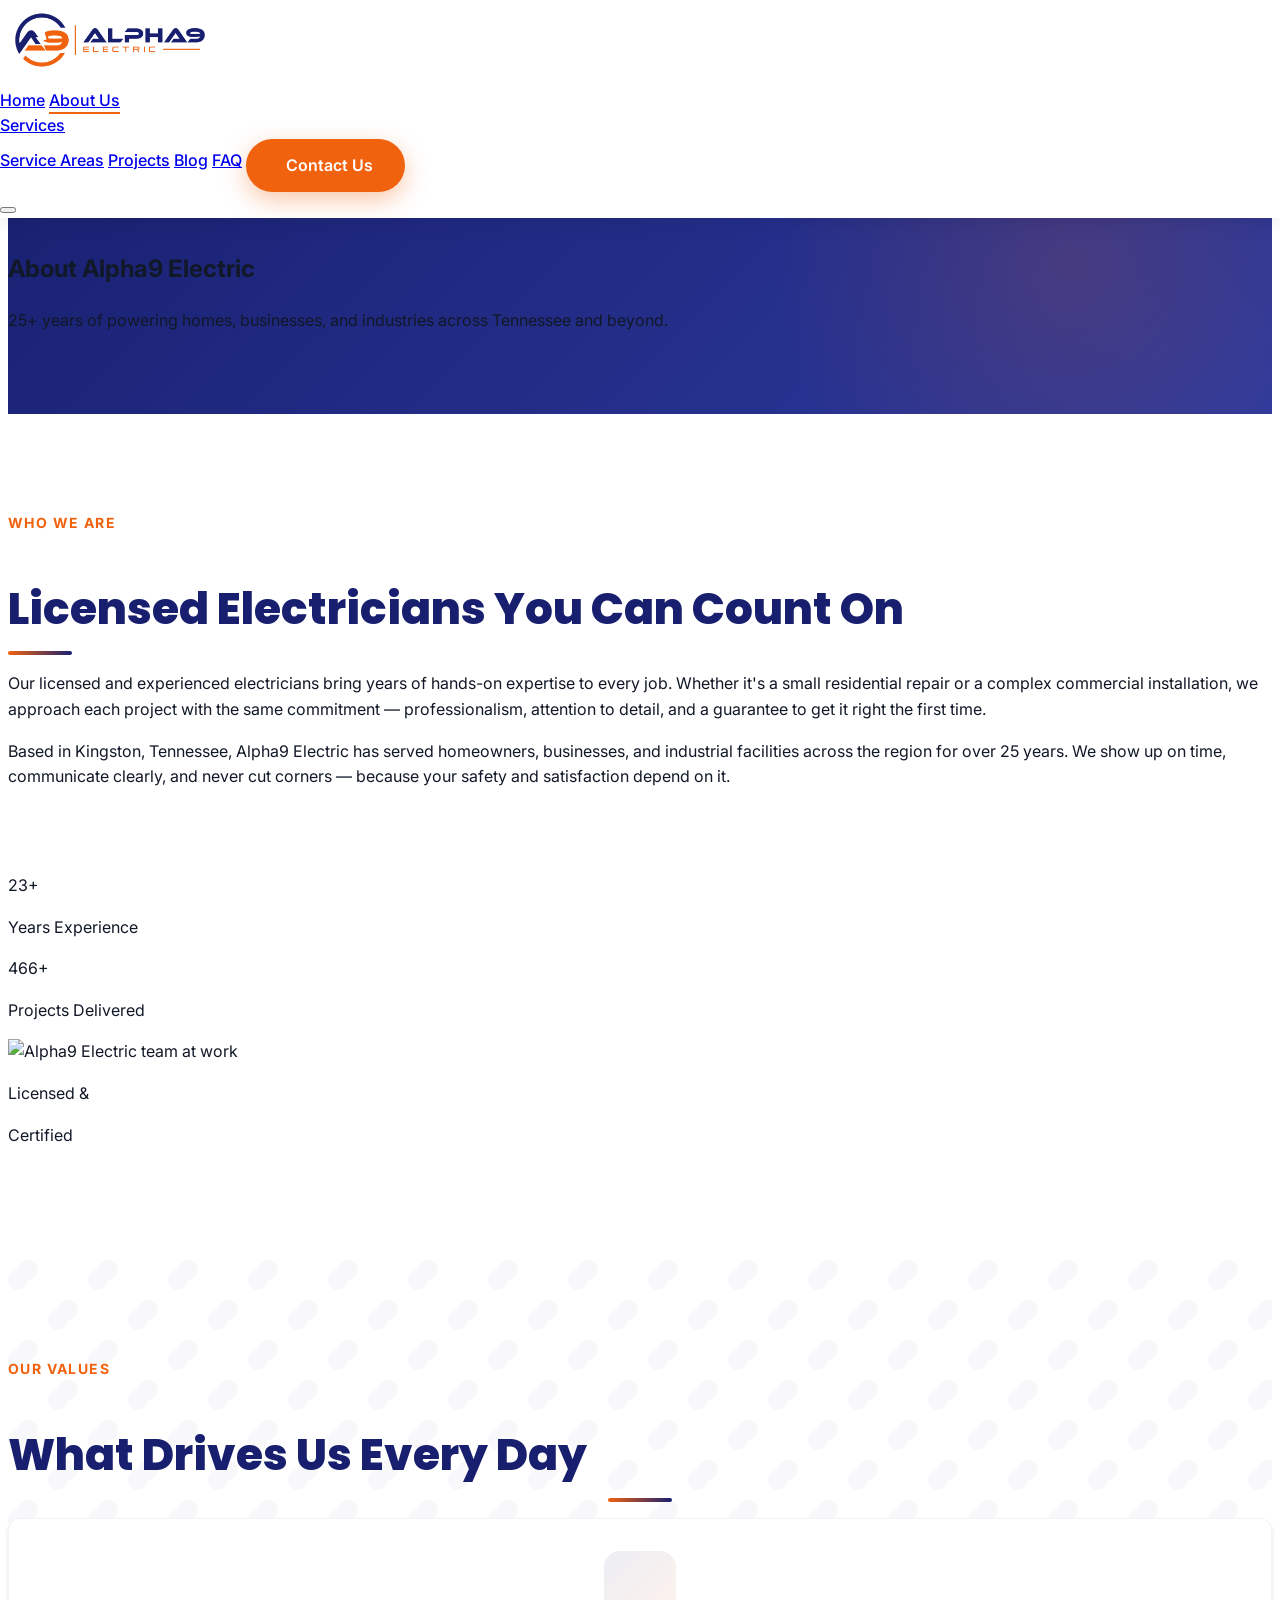
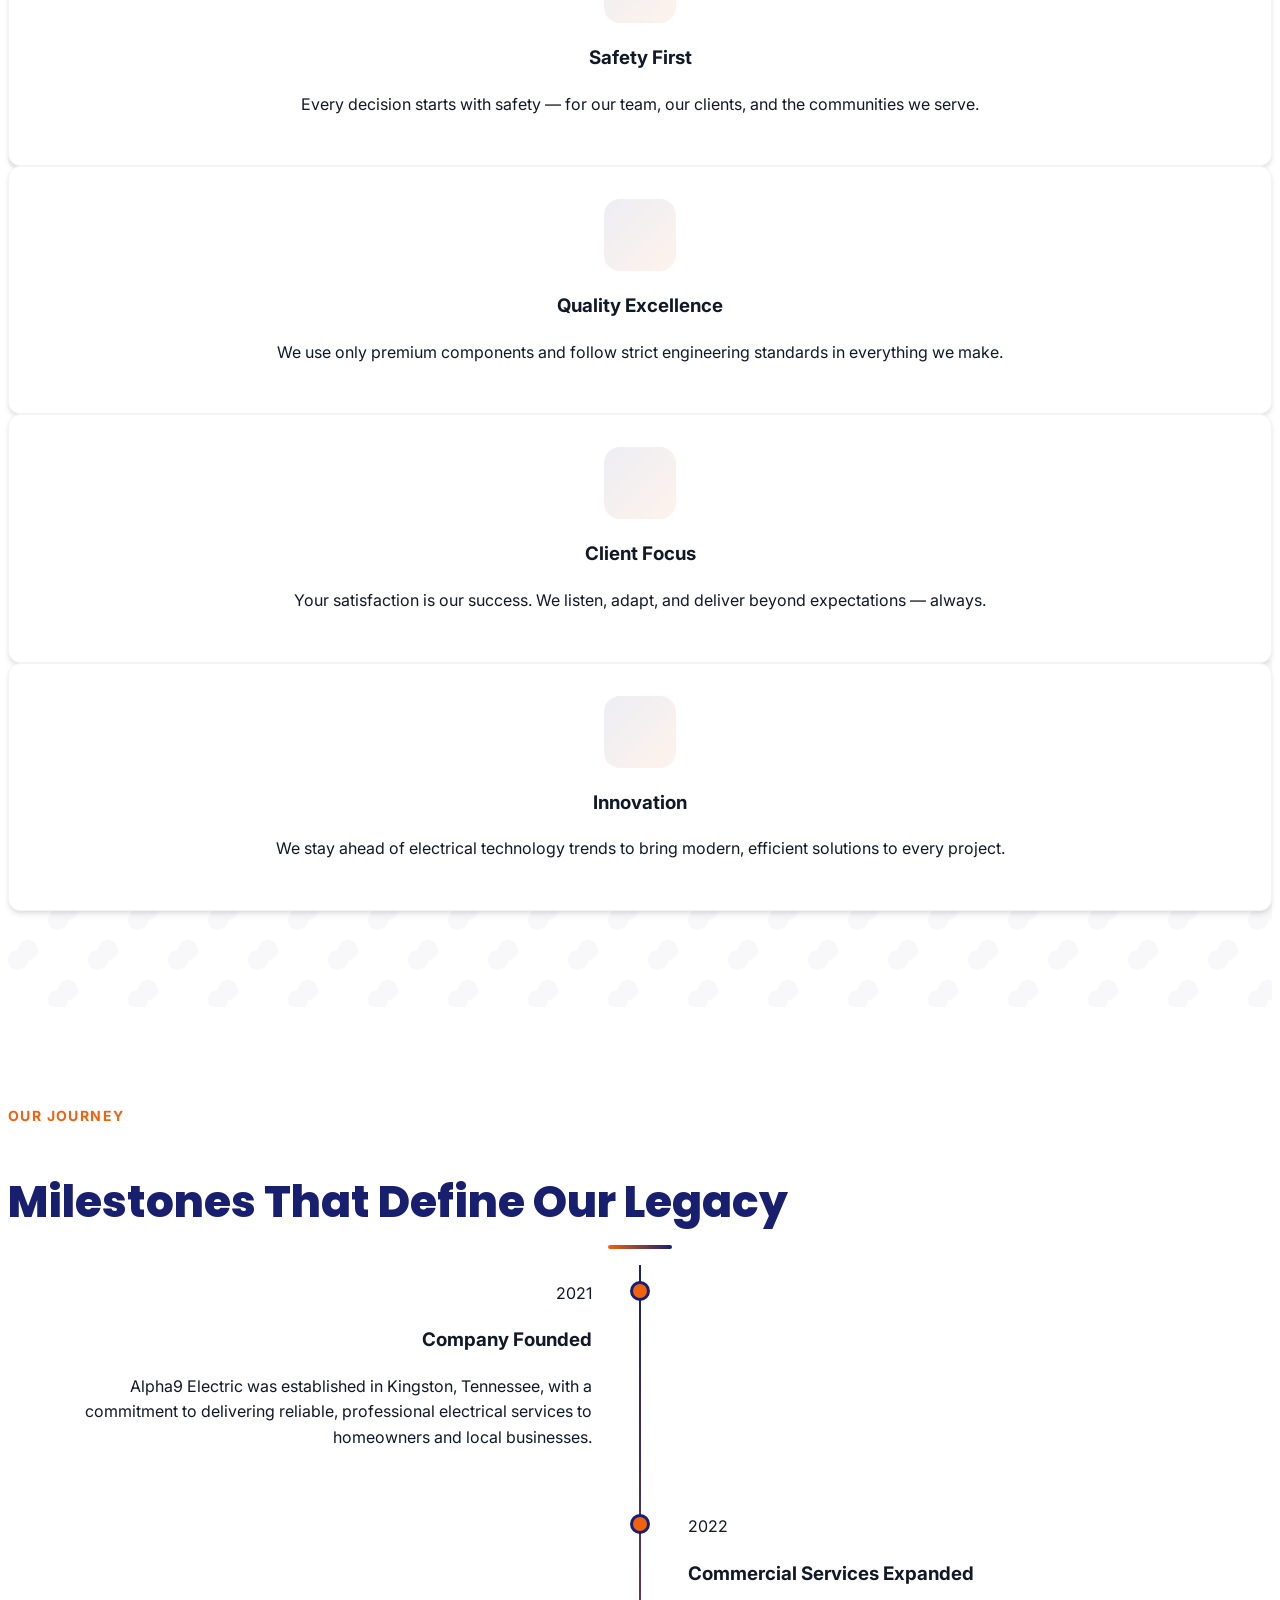
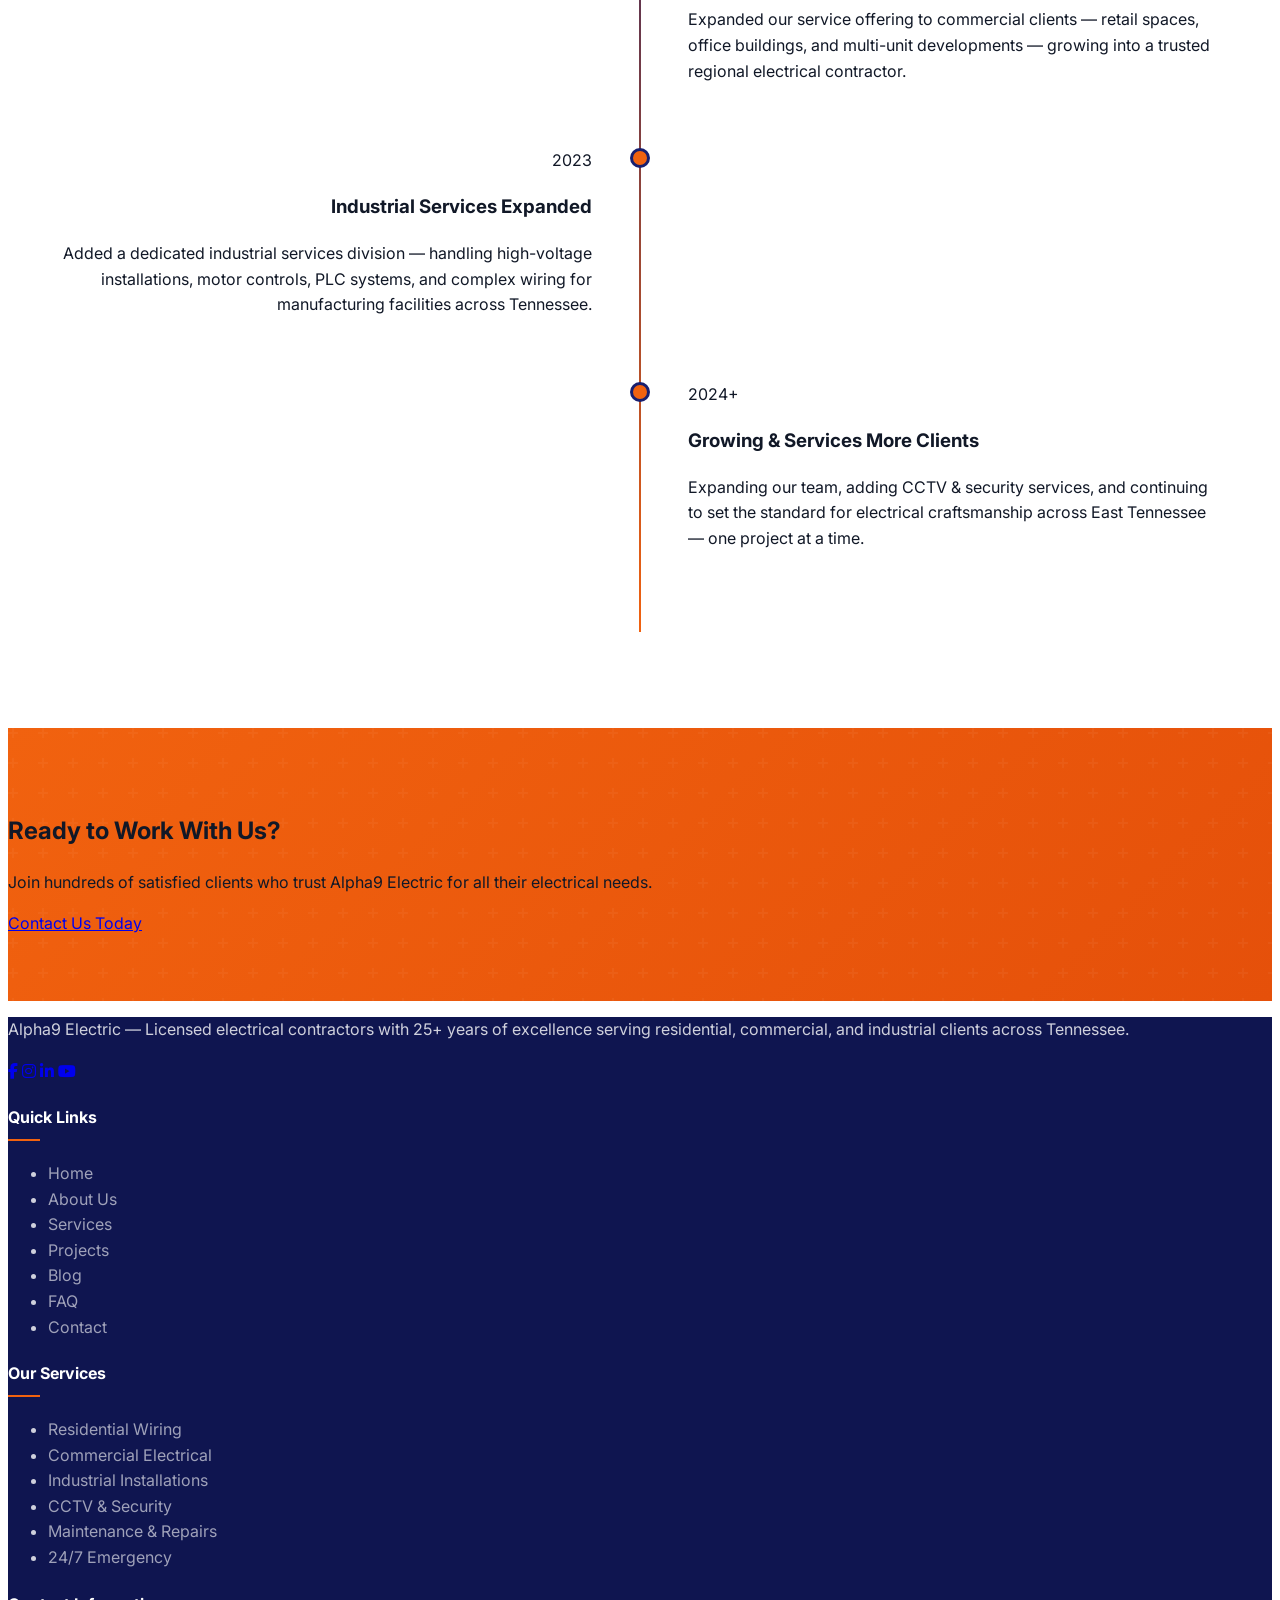
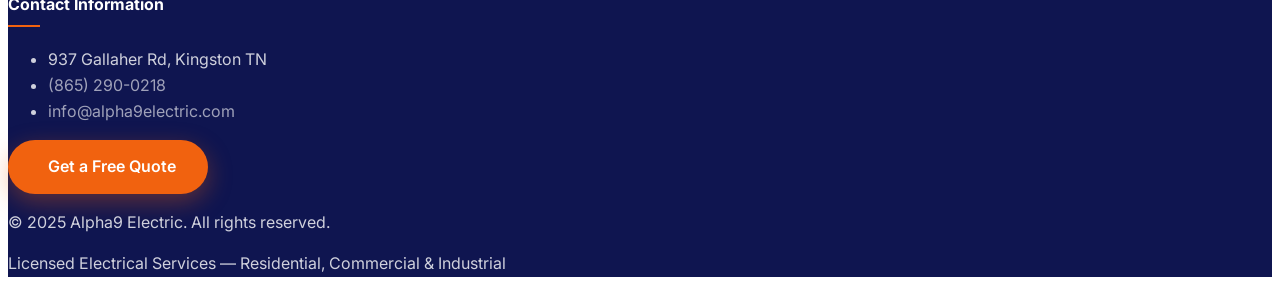
==== commit 46f869d2: "email change" ====
--- a/about.html
+++ b/about.html
@@ -136,8 +136,8 @@
       <div class="flex items-center gap-6">
         <a href="tel:8652900218" class="flex items-center gap-2 hover:text-accent transition-colors"><i
             data-lucide="phone" class="w-3.5 h-3.5"></i>(865) 290-0218</a>
-        <a href="mailto:info@alph9electric.com" class="flex items-center gap-2 hover:text-accent transition-colors"><i
-            data-lucide="mail" class="w-3.5 h-3.5"></i>info@alph9electric.com</a>
+        <a href="mailto:info@alpha9electric.com" class="flex items-center gap-2 hover:text-accent transition-colors"><i
+            data-lucide="mail" class="w-3.5 h-3.5"></i>info@alpha9electric.com</a>
       </div>
       <span class="flex items-center gap-1.5 text-green-400 font-medium"><i data-lucide="shield-check"
           class="w-3.5 h-3.5"></i>100% Satisfaction Guaranteed</span>
@@ -692,8 +692,8 @@
                 class="w-4 h-4 text-accent mt-0.5 flex-shrink-0"></i>937 Gallaher Rd, Kingston TN</li>
             <li><a href="tel:8652900218" class="flex items-center gap-3 text-sm footer-link"><i data-lucide="phone"
                   class="w-4 h-4 text-accent flex-shrink-0"></i>(865) 290-0218</a></li>
-            <li><a href="mailto:info@alph9electric.com" class="flex items-center gap-3 text-sm footer-link"><i
-                  data-lucide="mail" class="w-4 h-4 text-accent flex-shrink-0"></i>info@alph9electric.com</a></li>
+            <li><a href="mailto:info@alpha9electric.com" class="flex items-center gap-3 text-sm footer-link"><i
+                  data-lucide="mail" class="w-4 h-4 text-accent flex-shrink-0"></i>info@alpha9electric.com</a></li>
           </ul>
           <a href="contact.html" class="btn-primary mt-6 text-sm py-2.5 px-5 inline-flex"><i data-lucide="send"
               class="w-4 h-4"></i> Get a Free Quote</a>
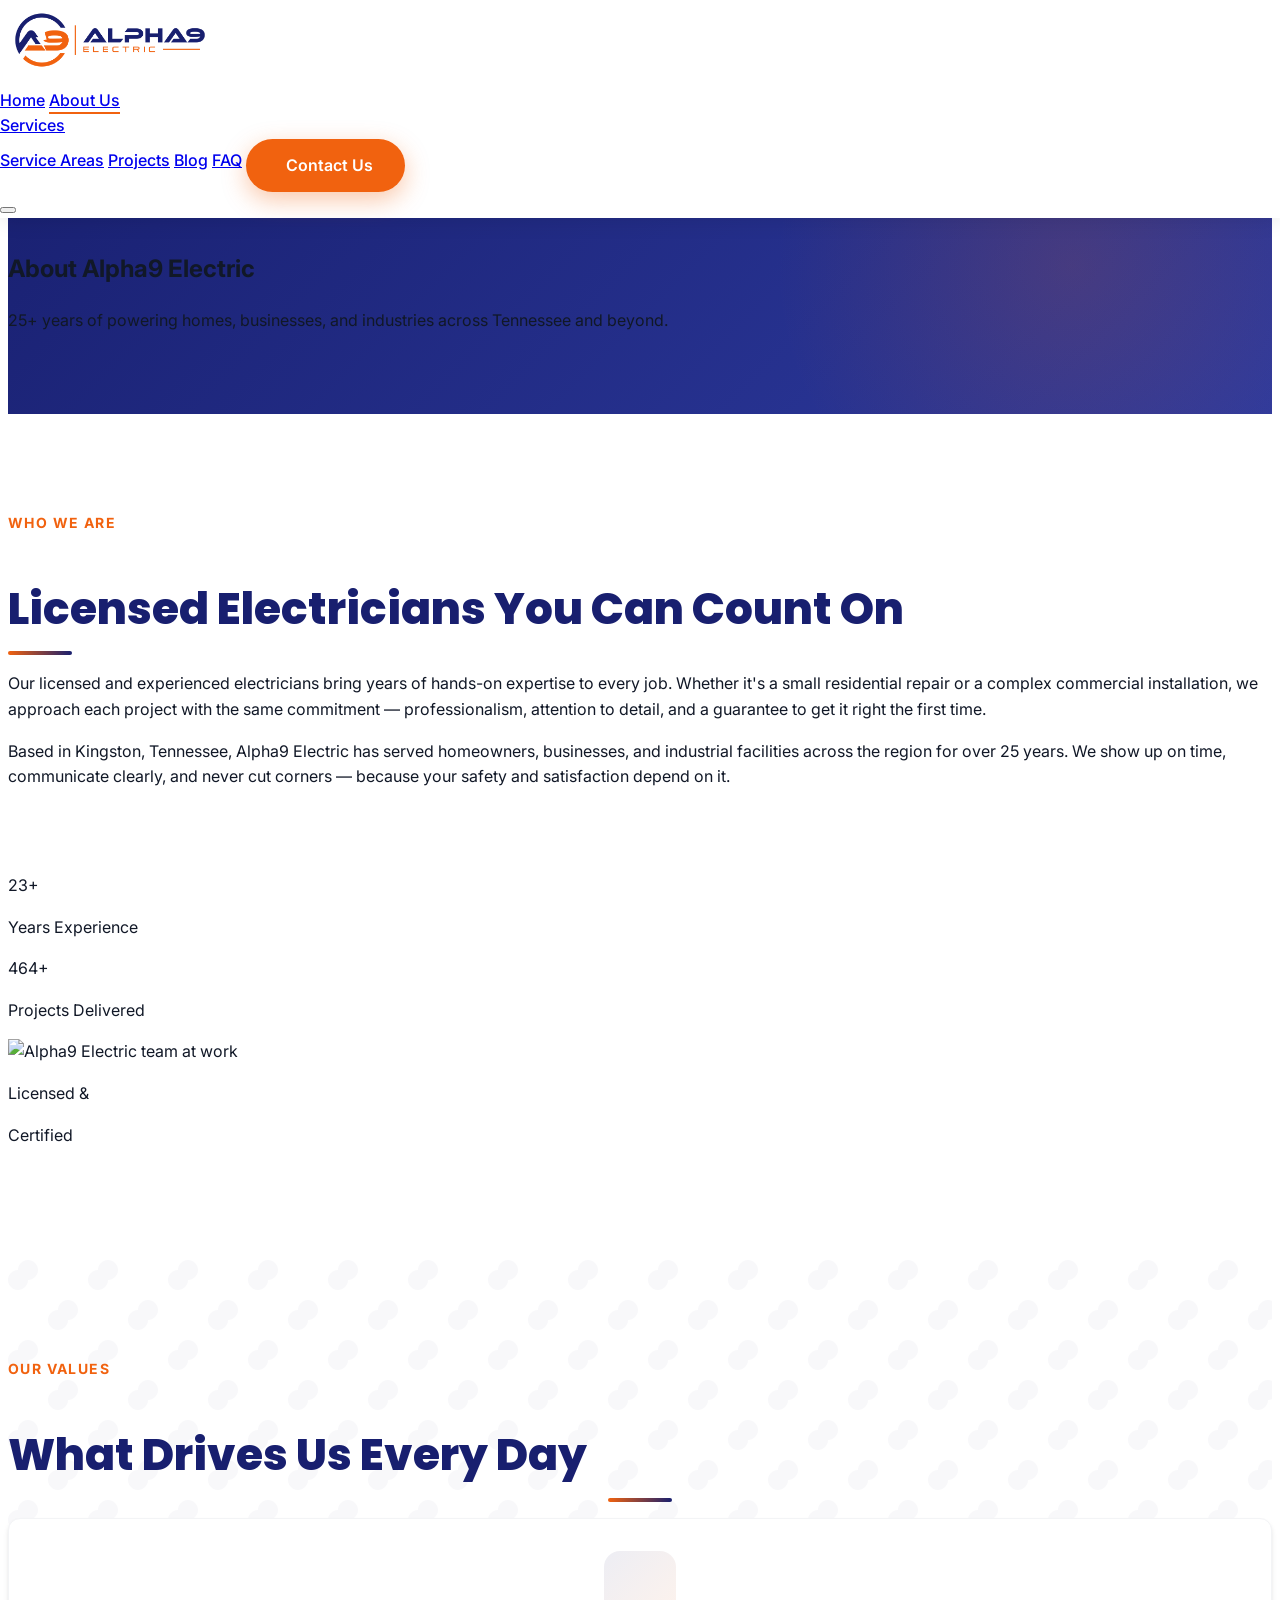
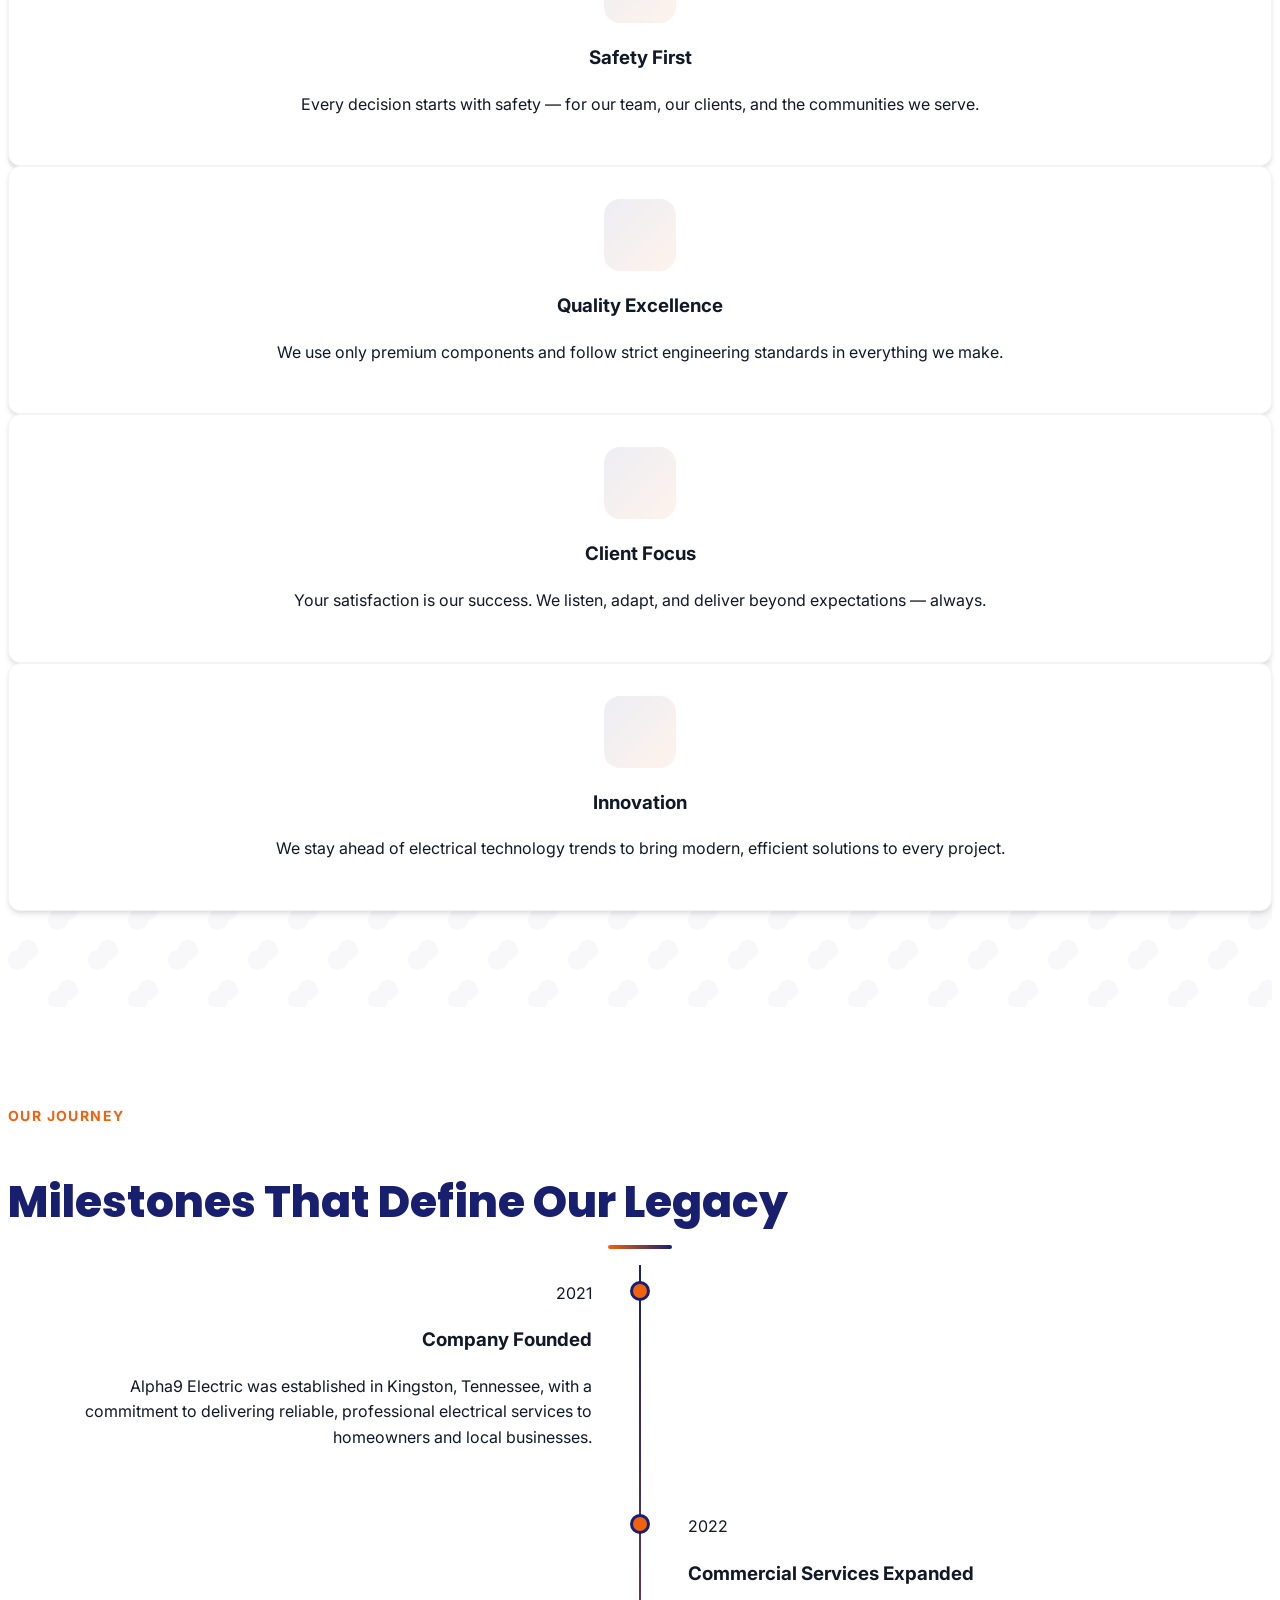
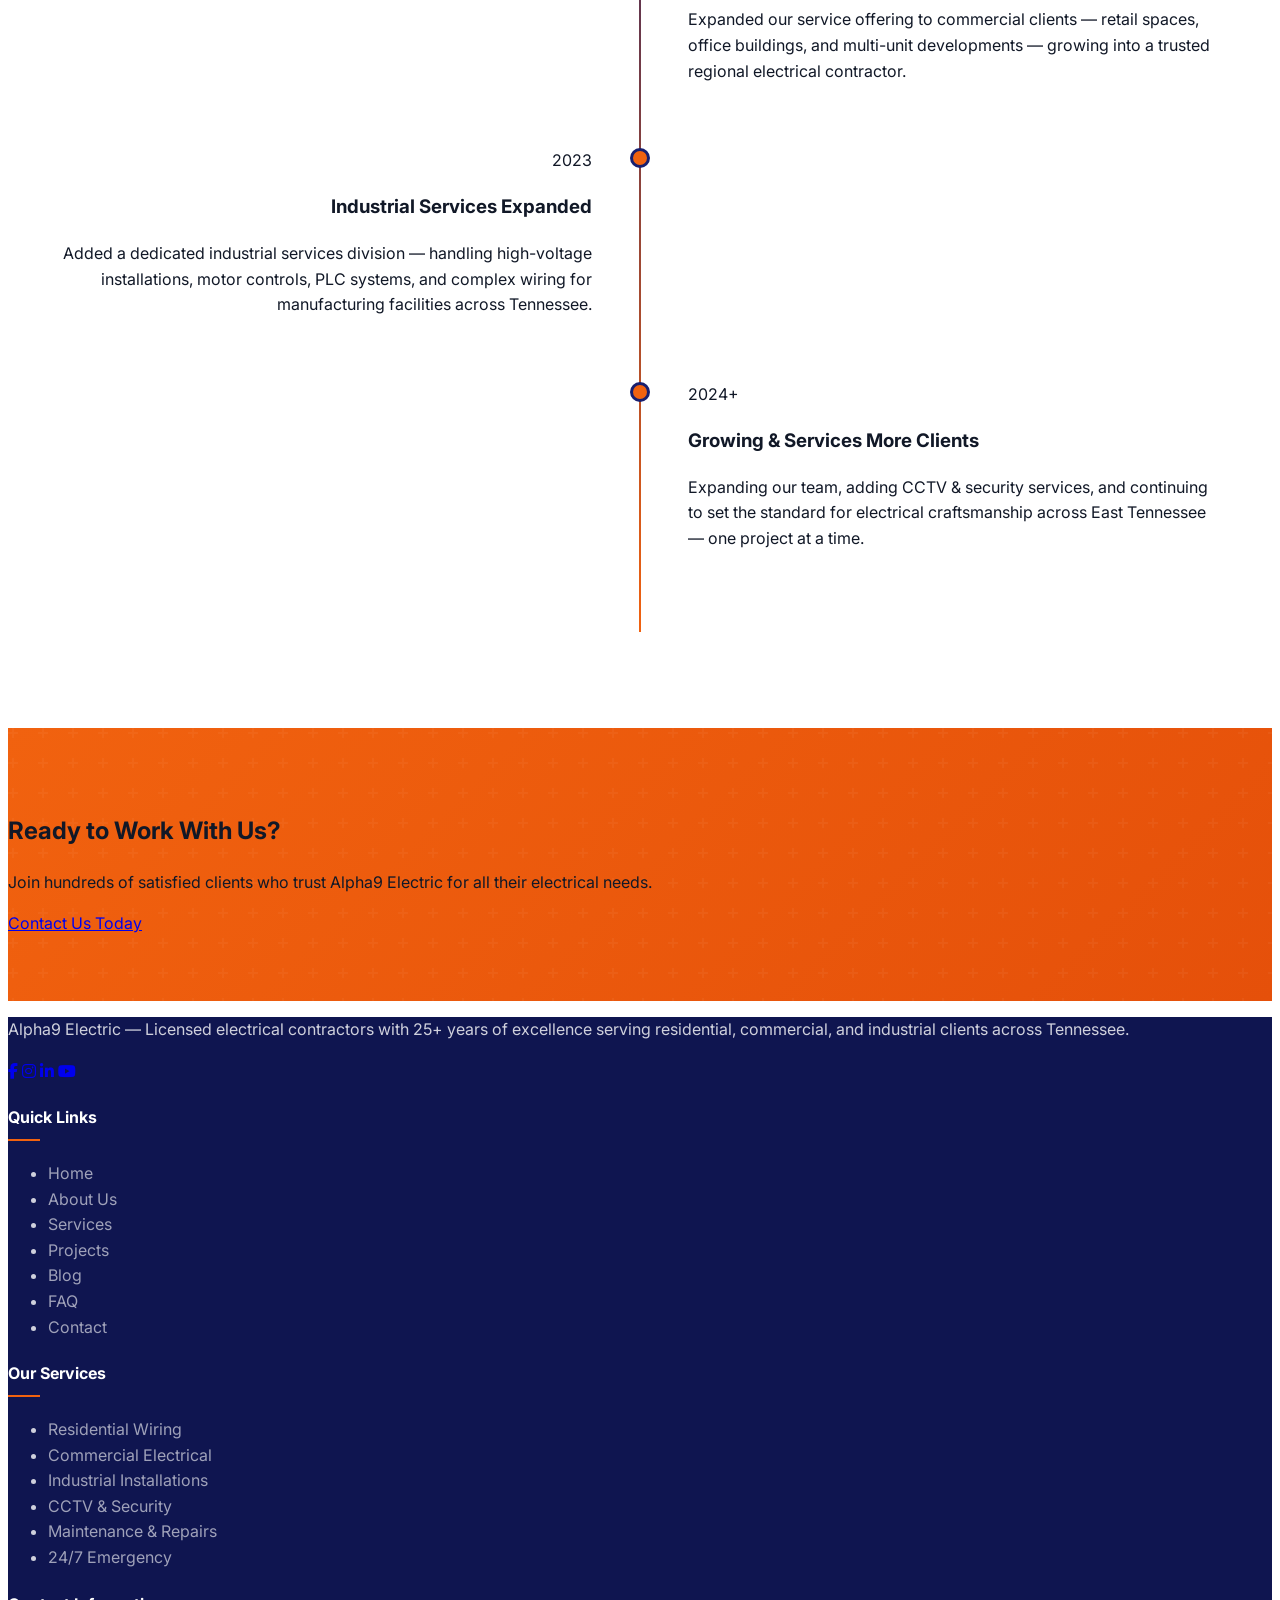
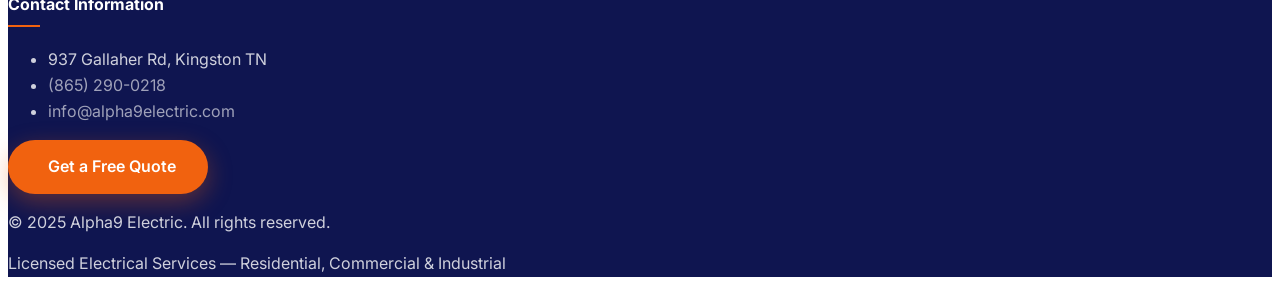
==== commit 25cfc0bd: "setup all points of SEO. like Google Tag Manager, google analytics, google search console etc." ====
--- a/about.html
+++ b/about.html
@@ -9,6 +9,24 @@
     content="Learn about Alpha9 Electric — licensed electricians with 25+ years of experience delivering residential, commercial, and industrial electrical services across East Tennessee. Based in Kingston, TN." />
   <meta name="author" content="Alpha9 Electric" />
   <meta name="robots" content="index, follow" />
+  <meta name="viewport" content="width=device-width, initial-scale=1.0" />
+
+  <!-- Google tag (gtag.js) -->
+  <script async src="https://www.googletagmanager.com/gtag/js?id=G-S652KMQ698"></script>
+  <script>
+    window.dataLayer = window.dataLayer || [];
+    function gtag() { dataLayer.push(arguments); }
+    gtag('js', new Date());
+    gtag('config', 'G-S652KMQ698');
+  </script>
+
+  <!-- Google Tag Manager -->
+  <script>(function(w,d,s,l,i){w[l]=w[l]||[];w[l].push({'gtm.start':
+  new Date().getTime(),event:'gtm.js'});var f=d.getElementsByTagName(s)[0],
+  j=d.createElement(s),dl=l!='dataLayer'?'&l='+l:'';j.async=true;j.src=
+  'https://www.googletagmanager.com/gtm.js?id='+i+dl;f.parentNode.insertBefore(j,f);
+  })(window,document,'script','dataLayer','GTM-KWC6VM7K');</script>
+  <!-- End Google Tag Manager -->
 
   <!-- favicon -->
   <link rel="icon" type="image/png" href="images/favicon/favicon-96x96.png" sizes="96x96" />
@@ -128,6 +146,10 @@
 </head>
 
 <body>
+  <!-- Google Tag Manager (noscript) -->
+  <noscript><iframe src="https://www.googletagmanager.com/ns.html?id=GTM-KWC6VM7K"
+  height="0" width="0" style="display:none;visibility:hidden"></iframe></noscript>
+  <!-- End Google Tag Manager (noscript) -->
   <div id="scroll-progress"></div>
 
   <!-- TOP INFO BAR -->
